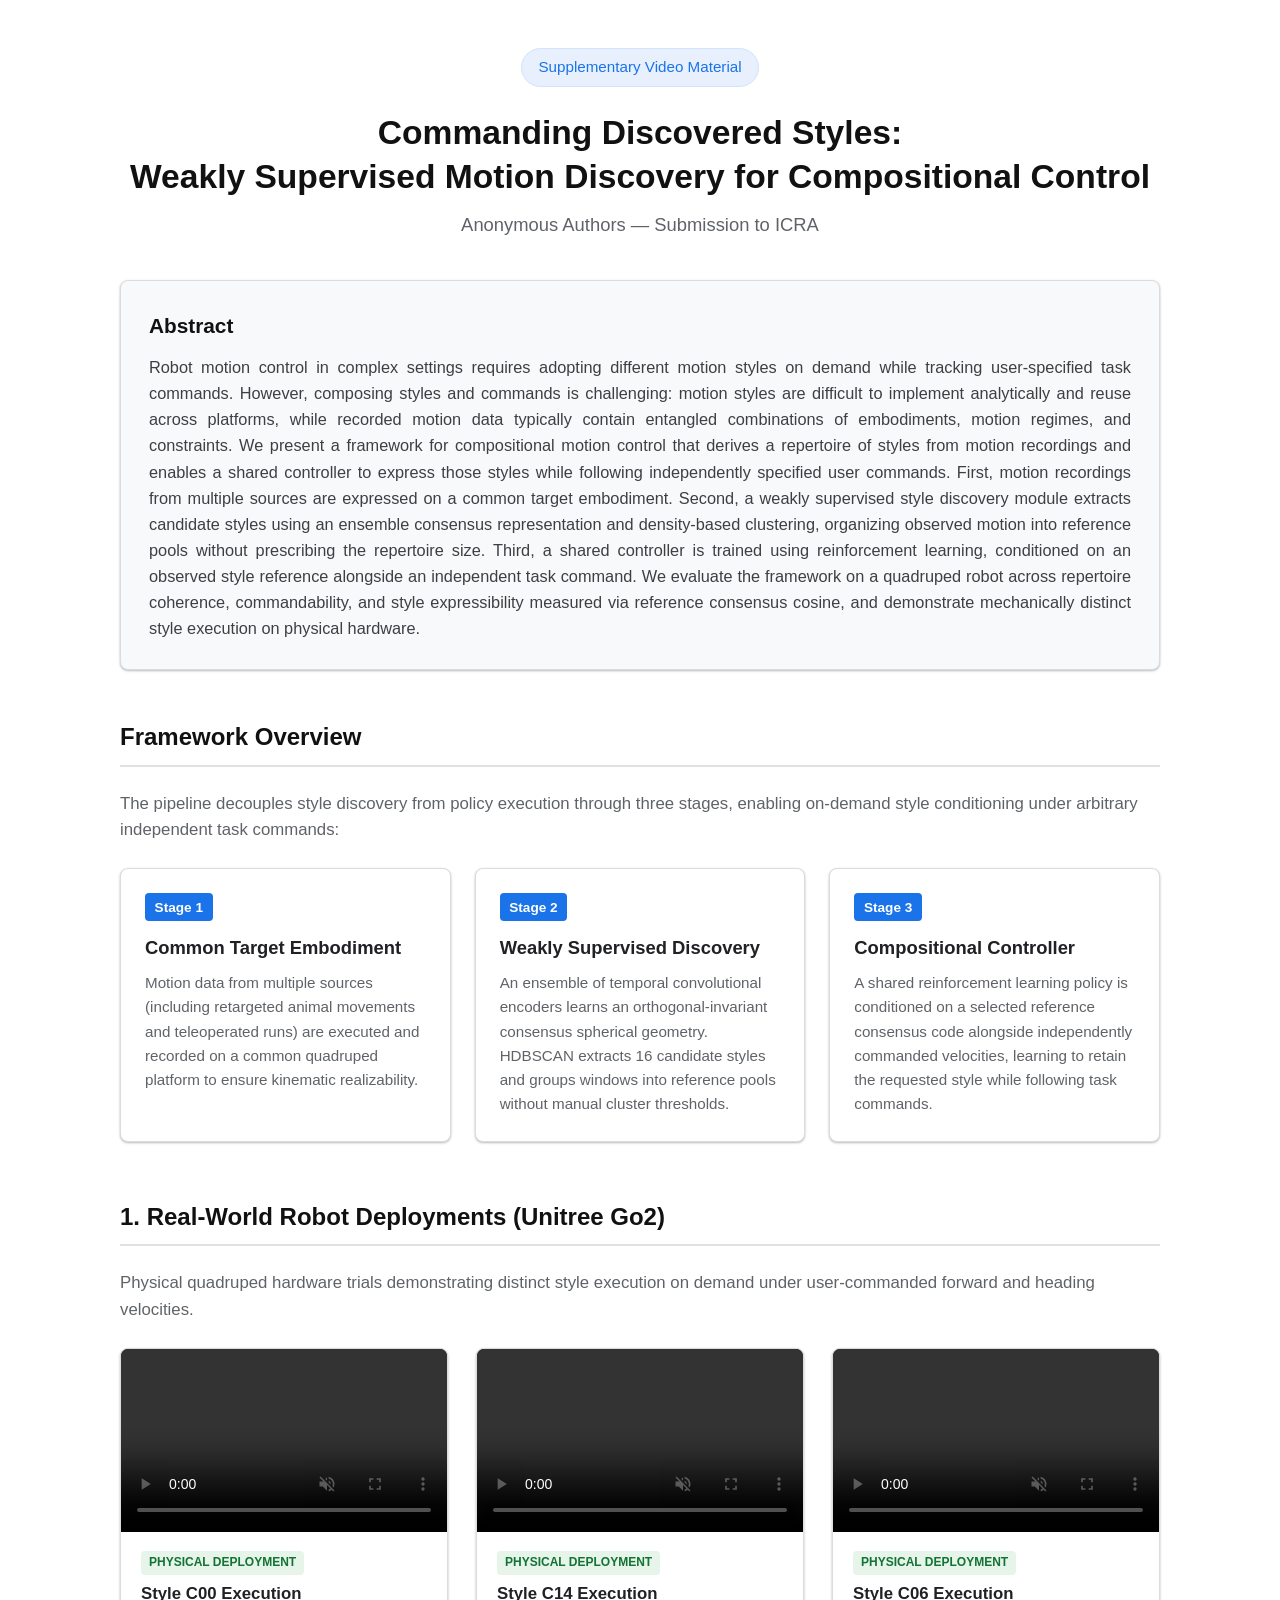
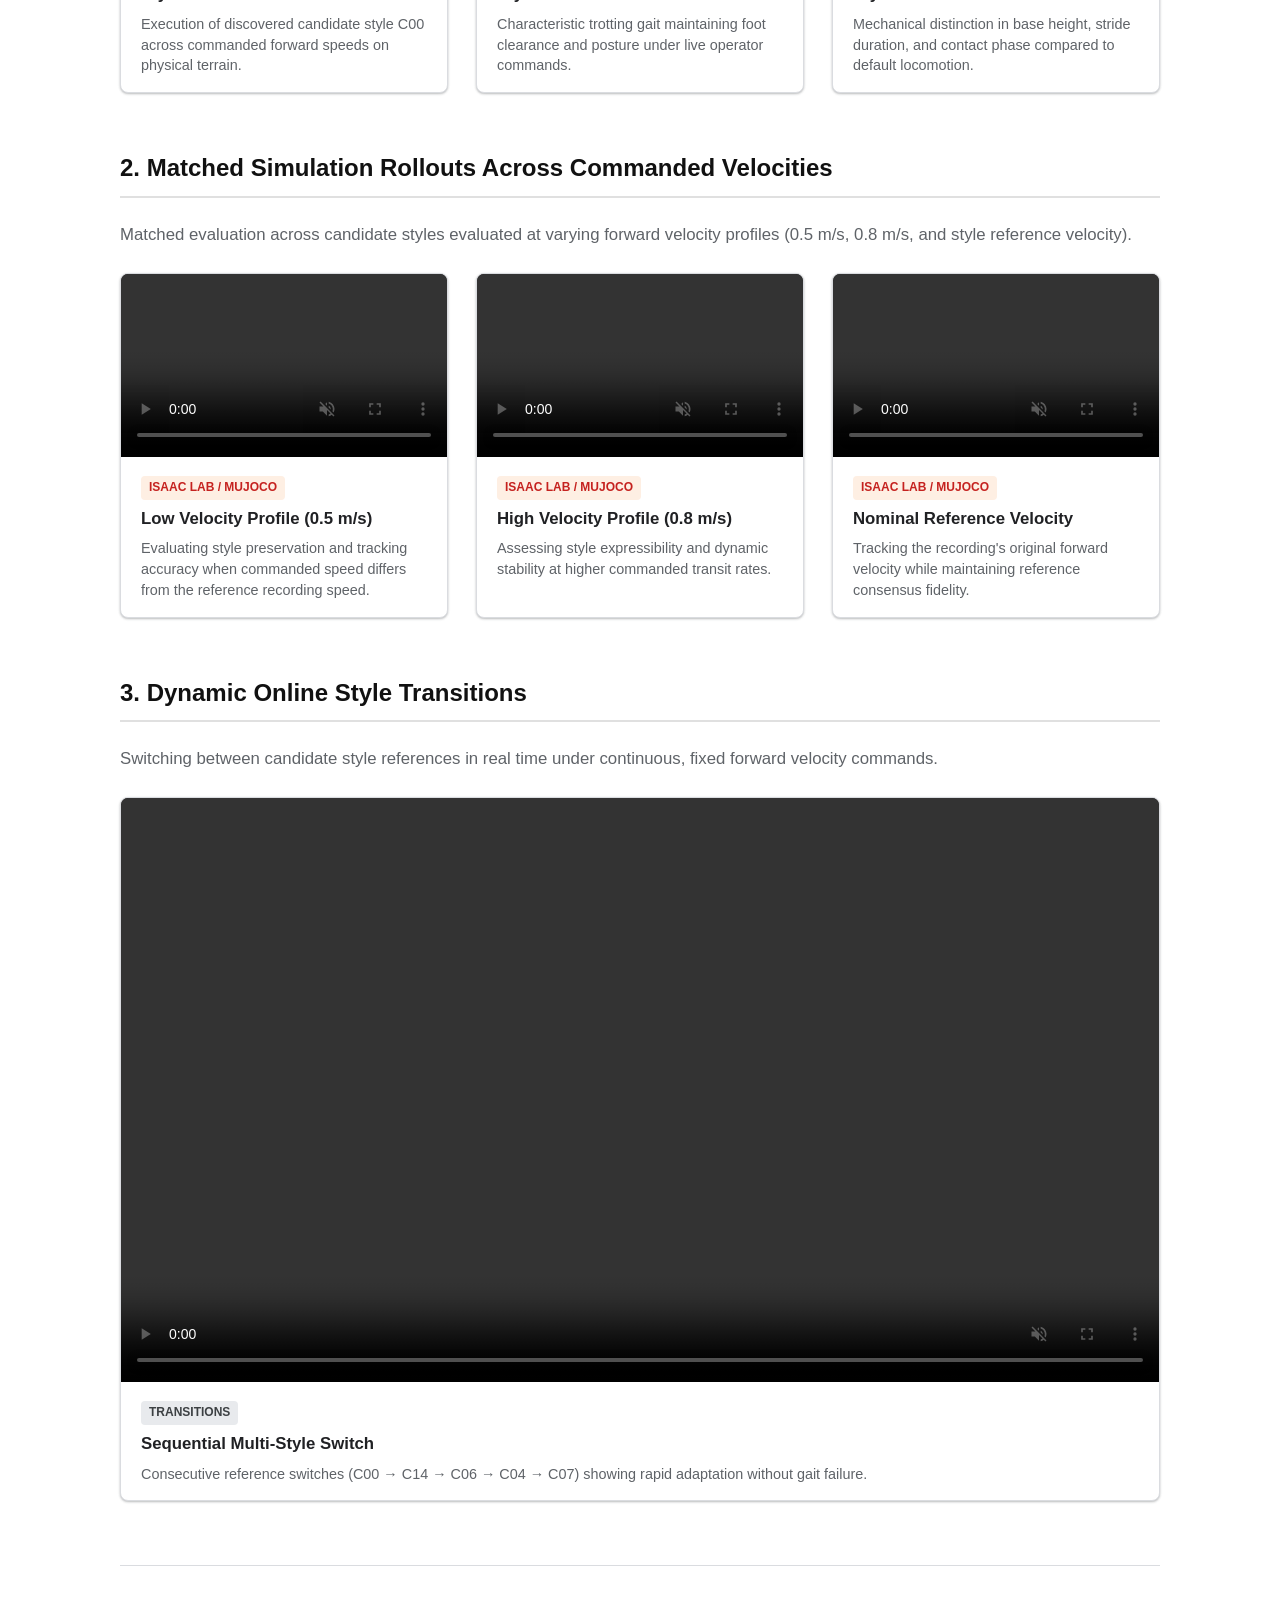
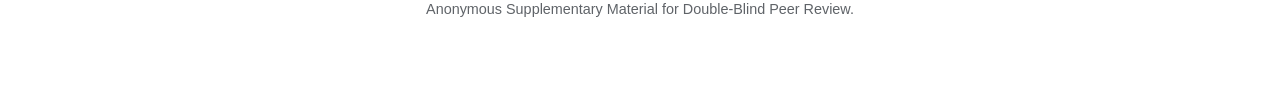
==== index.html @ 1027b821 "Add index.html and videos directory structure" ====
<!DOCTYPE html>
<html lang="en">
<head>
  <meta charset="UTF-8">
  <meta name="viewport" content="width=device-width, initial-scale=1.0">
  <title>Commanding Discovered Styles: Weakly Supervised Motion Discovery for Compositional Control</title>
  <style>
    :root {
      --primary-color: #1a73e8;
      --text-color: #202124;
      --text-secondary: #5f6368;
      --bg-light: #f8f9fa;
      --border-color: #dadce0;
      --card-bg: #ffffff;
      --shadow-sm: 0 1px 3px rgba(60,64,67,0.12), 0 1px 2px rgba(60,64,67,0.24);
      --shadow-md: 0 4px 6px rgba(60,64,67,0.15), 0 1px 3px rgba(60,64,67,0.1);
    }

    * {
      box-sizing: border-box;
      margin: 0;
      padding: 0;
    }

    body {
      font-family: -apple-system, BlinkMacSystemFont, "Segoe UI", Roboto, "Helvetica Neue", Arial, sans-serif;
      color: var(--text-color);
      line-height: 1.6;
      background-color: #ffffff;
      padding: 0 1rem;
    }

    .container {
      max-width: 1040px;
      margin: 0 auto;
      padding: 3rem 0;
    }

    header {
      text-align: center;
      margin-bottom: 2.5rem;
    }

    h1 {
      font-size: 2.1rem;
      font-weight: 700;
      line-height: 1.3;
      margin-bottom: 0.75rem;
      color: #111;
    }

    .submission-badge {
      display: inline-block;
      background: #e8f0fe;
      color: var(--primary-color);
      padding: 0.4rem 1rem;
      border-radius: 20px;
      font-size: 0.95rem;
      font-weight: 500;
      margin-bottom: 1.5rem;
      border: 1px solid #d2e3fc;
    }

    .authors-anonymous {
      font-size: 1.15rem;
      color: var(--text-secondary);
      font-weight: 500;
      margin-bottom: 0.5rem;
    }

    /* Abstract Card */
    .abstract-box {
      background: var(--bg-light);
      border: 1px solid var(--border-color);
      border-radius: 8px;
      padding: 1.75rem;
      margin-bottom: 3rem;
      box-shadow: var(--shadow-sm);
    }

    .abstract-box h2 {
      font-size: 1.3rem;
      margin-bottom: 0.75rem;
      color: #111;
    }

    .abstract-box p {
      color: #3c4043;
      font-size: 1.02rem;
      text-align: justify;
    }

    /* Sections */
    section {
      margin-bottom: 3.5rem;
    }

    h2.section-heading {
      font-size: 1.5rem;
      font-weight: 600;
      color: #111;
      border-bottom: 2px solid #e0e0e0;
      padding-bottom: 0.5rem;
      margin-bottom: 1.5rem;
    }

    p.section-intro {
      color: var(--text-secondary);
      font-size: 1.05rem;
      margin-bottom: 1.5rem;
    }

    /* Stages Grid */
    .stages-grid {
      display: grid;
      grid-template-columns: repeat(auto-fit, minmax(300px, 1fr));
      gap: 1.5rem;
      margin-bottom: 2rem;
    }

    .stage-card {
      background: var(--card-bg);
      border: 1px solid var(--border-color);
      border-radius: 8px;
      padding: 1.5rem;
      box-shadow: var(--shadow-sm);
    }

    .stage-num {
      display: inline-block;
      background: var(--primary-color);
      color: white;
      font-weight: 700;
      font-size: 0.85rem;
      padding: 0.2rem 0.6rem;
      border-radius: 4px;
      margin-bottom: 0.75rem;
    }

    .stage-card h3 {
      font-size: 1.15rem;
      margin-bottom: 0.5rem;
    }

    .stage-card p {
      font-size: 0.95rem;
      color: var(--text-secondary);
    }

    /* Video Grid */
    .video-grid {
      display: grid;
      grid-template-columns: repeat(auto-fit, minmax(310px, 1fr));
      gap: 1.75rem;
    }

    .video-card {
      background: var(--card-bg);
      border: 1px solid var(--border-color);
      border-radius: 8px;
      overflow: hidden;
      box-shadow: var(--shadow-sm);
      transition: transform 0.2s ease, box-shadow 0.2s ease;
    }

    .video-card:hover {
      box-shadow: var(--shadow-md);
      transform: translateY(-2px);
    }

    .video-container {
      position: relative;
      background: #111;
      width: 100%;
      aspect-ratio: 16 / 9;
      display: flex;
      align-items: center;
      justify-content: center;
    }

    .video-container video {
      width: 100%;
      height: 100%;
      object-fit: cover;
      display: block;
    }

    .video-info {
      padding: 1rem 1.25rem;
    }

    .video-info h4 {
      font-size: 1.05rem;
      font-weight: 600;
      margin-bottom: 0.35rem;
      color: #202124;
    }

    .video-info p {
      font-size: 0.9rem;
      color: var(--text-secondary);
      line-height: 1.45;
    }

    .tag {
      display: inline-block;
      font-size: 0.75rem;
      font-weight: 600;
      text-transform: uppercase;
      padding: 0.15rem 0.5rem;
      border-radius: 4px;
      margin-bottom: 0.4rem;
    }

    .tag-hardware { background: #e6f4ea; color: #137333; }
    .tag-sim { background: #feefe3; color: #c5221f; }
    .tag-transition { background: #e8eaed; color: #3c4043; }

    footer {
      border-top: 1px solid var(--border-color);
      padding: 2rem 0;
      text-align: center;
      color: var(--text-secondary);
      font-size: 0.9rem;
      margin-top: 4rem;
    }

    @media (max-width: 768px) {
      h1 { font-size: 1.65rem; }
      .container { padding: 1.5rem 0; }
      .abstract-box { padding: 1.25rem; }
    }
  </style>
</head>
<body>

  <div class="container">
    <header>
      <div class="submission-badge">Supplementary Video Material</div>
      <h1>Commanding Discovered Styles:<br>Weakly Supervised Motion Discovery for Compositional Control</h1>
      <div class="authors-anonymous">Anonymous Authors — Submission to ICRA</div>
    </header>

    <!-- Abstract -->
    <div class="abstract-box">
      <h2>Abstract</h2>
      <p>
        Robot motion control in complex settings requires adopting different motion styles on demand while tracking user-specified task commands. However, composing styles and commands is challenging: motion styles are difficult to implement analytically and reuse across platforms, while recorded motion data typically contain entangled combinations of embodiments, motion regimes, and constraints. We present a framework for compositional motion control that derives a repertoire of styles from motion recordings and enables a shared controller to express those styles while following independently specified user commands. First, motion recordings from multiple sources are expressed on a common target embodiment. Second, a weakly supervised style discovery module extracts candidate styles using an ensemble consensus representation and density-based clustering, organizing observed motion into reference pools without prescribing the repertoire size. Third, a shared controller is trained using reinforcement learning, conditioned on an observed style reference alongside an independent task command. We evaluate the framework on a quadruped robot across repertoire coherence, commandability, and style expressibility measured via reference consensus cosine, and demonstrate mechanically distinct style execution on physical hardware.
      </p>
    </div>

    <!-- Framework Stages Overview -->
    <section>
      <h2 class="section-heading">Framework Overview</h2>
      <p class="section-intro">
        The pipeline decouples style discovery from policy execution through three stages, enabling on-demand style conditioning under arbitrary independent task commands:
      </p>
      <div class="stages-grid">
        <div class="stage-card">
          <div class="stage-num">Stage 1</div>
          <h3>Common Target Embodiment</h3>
          <p>Motion data from multiple sources (including retargeted animal movements and teleoperated runs) are executed and recorded on a common quadruped platform to ensure kinematic realizability.</p>
        </div>
        <div class="stage-card">
          <div class="stage-num">Stage 2</div>
          <h3>Weakly Supervised Discovery</h3>
          <p>An ensemble of temporal convolutional encoders learns an orthogonal-invariant consensus spherical geometry. HDBSCAN extracts 16 candidate styles and groups windows into reference pools without manual cluster thresholds.</p>
        </div>
        <div class="stage-card">
          <div class="stage-num">Stage 3</div>
          <h3>Compositional Controller</h3>
          <p>A shared reinforcement learning policy is conditioned on a selected reference consensus code alongside independently commanded velocities, learning to retain the requested style while following task commands.</p>
        </div>
      </div>
    </section>

    <!-- 1. Hardware Deployments -->
    <section>
      <h2 class="section-heading">1. Real-World Robot Deployments (Unitree Go2)</h2>
      <p class="section-intro">
        Physical quadruped hardware trials demonstrating distinct style execution on demand under user-commanded forward and heading velocities.
      </p>
      <div class="video-grid">
        <div class="video-card">
          <div class="video-container">
            <video controls autoplay loop muted playsinline src="videos/hardware_style_c00.mp4"></video>
          </div>
          <div class="video-info">
            <span class="tag tag-hardware">Physical Deployment</span>
            <h4>Style C00 Execution</h4>
            <p>Execution of discovered candidate style C00 across commanded forward speeds on physical terrain.</p>
          </div>
        </div>

        <div class="video-card">
          <div class="video-container">
            <video controls autoplay loop muted playsinline src="videos/hardware_style_c14.mp4"></video>
          </div>
          <div class="video-info">
            <span class="tag tag-hardware">Physical Deployment</span>
            <h4>Style C14 Execution</h4>
            <p>Characteristic trotting gait maintaining foot clearance and posture under live operator commands.</p>
          </div>
        </div>

        <div class="video-card">
          <div class="video-container">
            <video controls autoplay loop muted playsinline src="videos/hardware_style_c06.mp4"></video>
          </div>
          <div class="video-info">
            <span class="tag tag-hardware">Physical Deployment</span>
            <h4>Style C06 Execution</h4>
            <p>Mechanical distinction in base height, stride duration, and contact phase compared to default locomotion.</p>
          </div>
        </div>
      </div>
    </section>

    <!-- 2. Matched Simulation & Style Preservation -->
    <section>
      <h2 class="section-heading">2. Matched Simulation Rollouts Across Commanded Velocities</h2>
      <p class="section-intro">
        Matched evaluation across candidate styles evaluated at varying forward velocity profiles (0.5 m/s, 0.8 m/s, and style reference velocity).
      </p>
      <div class="video-grid">
        <div class="video-card">
          <div class="video-container">
            <video controls autoplay loop muted playsinline src="videos/sim_vx0p5_matched.mp4"></video>
          </div>
          <div class="video-info">
            <span class="tag tag-sim">Isaac Lab / MuJoCo</span>
            <h4>Low Velocity Profile (0.5 m/s)</h4>
            <p>Evaluating style preservation and tracking accuracy when commanded speed differs from the reference recording speed.</p>
          </div>
        </div>

        <div class="video-card">
          <div class="video-container">
            <video controls autoplay loop muted playsinline src="videos/sim_vx0p8_matched.mp4"></video>
          </div>
          <div class="video-info">
            <span class="tag tag-sim">Isaac Lab / MuJoCo</span>
            <h4>High Velocity Profile (0.8 m/s)</h4>
            <p>Assessing style expressibility and dynamic stability at higher commanded transit rates.</p>
          </div>
        </div>

        <div class="video-card">
          <div class="video-container">
            <video controls autoplay loop muted playsinline src="videos/sim_ref_vx_matched.mp4"></video>
          </div>
          <div class="video-info">
            <span class="tag tag-sim">Isaac Lab / MuJoCo</span>
            <h4>Nominal Reference Velocity</h4>
            <p>Tracking the recording's original forward velocity while maintaining reference consensus fidelity.</p>
          </div>
        </div>
      </div>
    </section>

    <!-- 3. Dynamic Transitions -->
    <section>
      <h2 class="section-heading">3. Dynamic Online Style Transitions</h2>
      <p class="section-intro">
        Switching between candidate style references in real time under continuous, fixed forward velocity commands.
      </p>
      <div class="video-grid">
        <div class="video-card">
          <div class="video-container">
            <video controls autoplay loop muted playsinline src="videos/transitions_schedule.mp4"></video>
          </div>
          <div class="video-info">
            <span class="tag tag-transition">Transitions</span>
            <h4>Sequential Multi-Style Switch</h4>
            <p>Consecutive reference switches (C00 &rarr; C14 &rarr; C06 &rarr; C04 &rarr; C07) showing rapid adaptation without gait failure.</p>
          </div>
        </div>
      </div>
    </section>

    <footer>
      <p>Anonymous Supplementary Material for Double-Blind Peer Review.</p>
    </footer>
  </div>

</body>
</html>
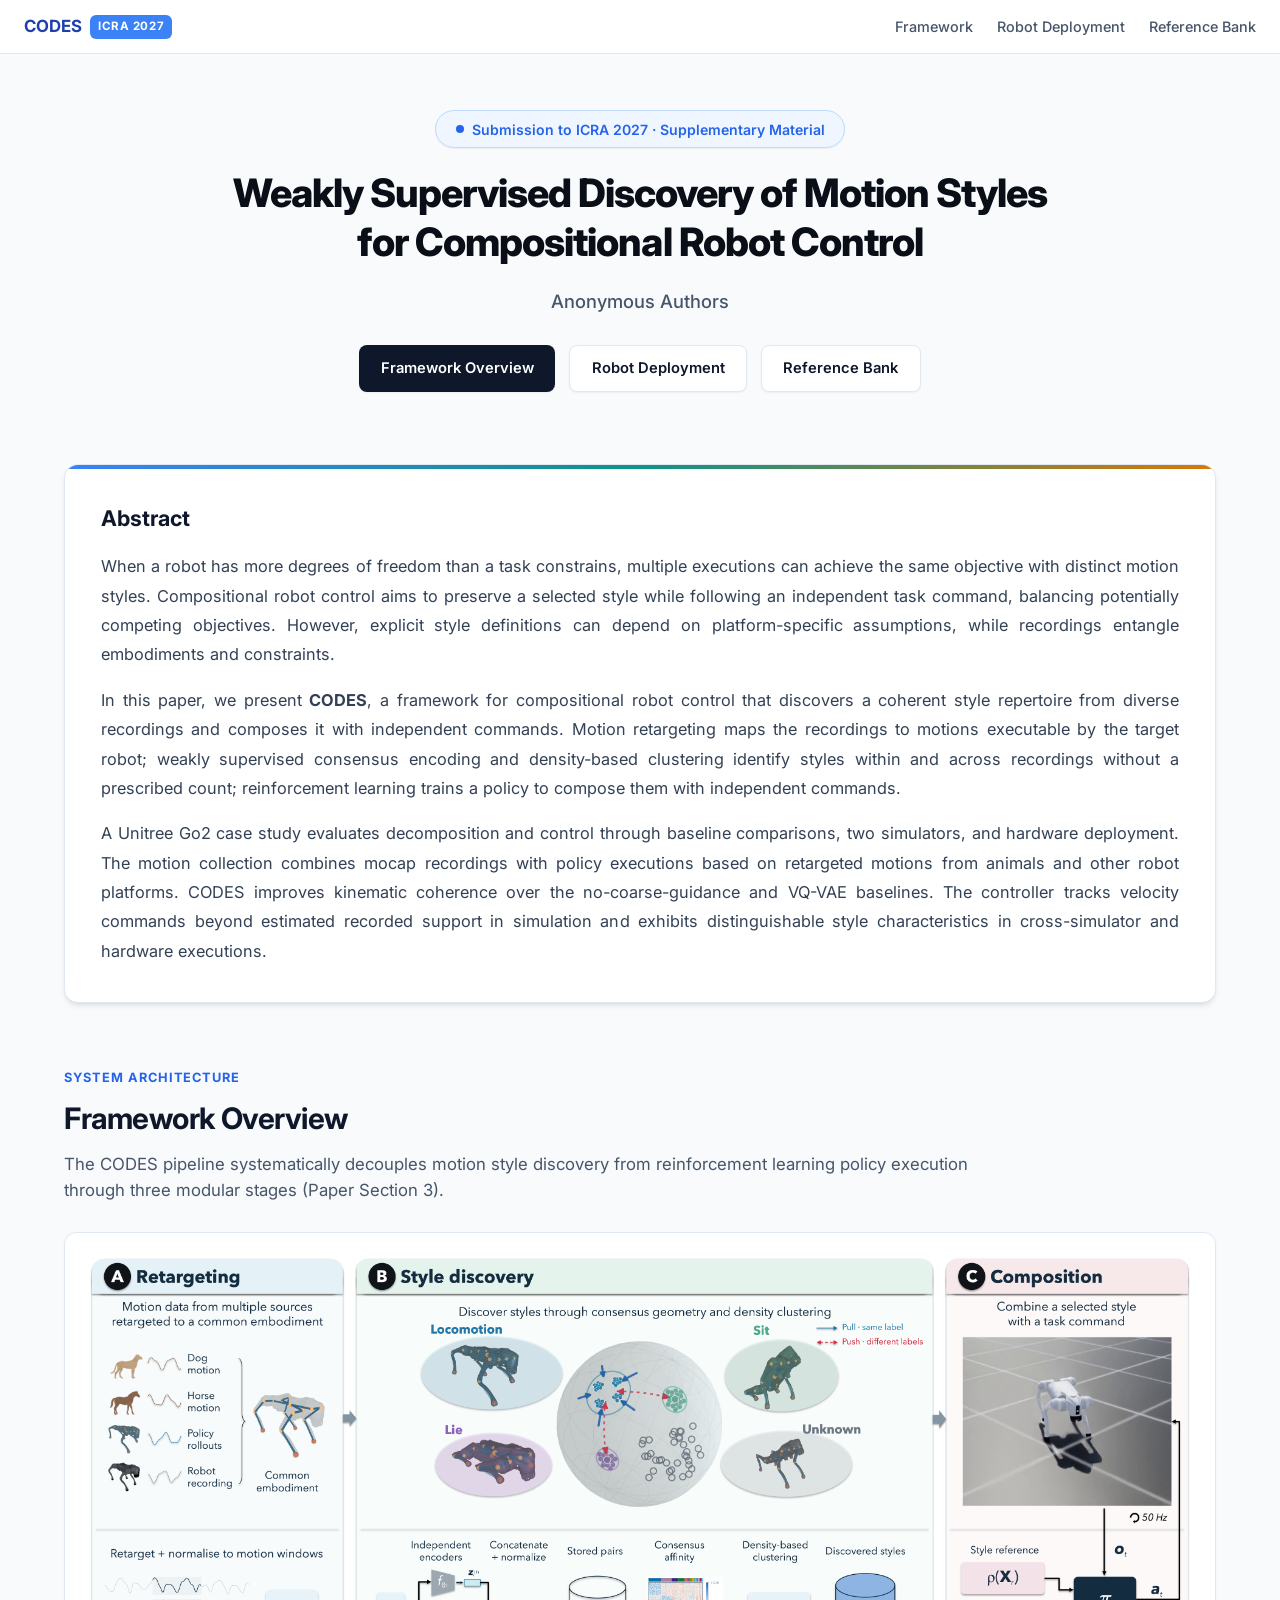
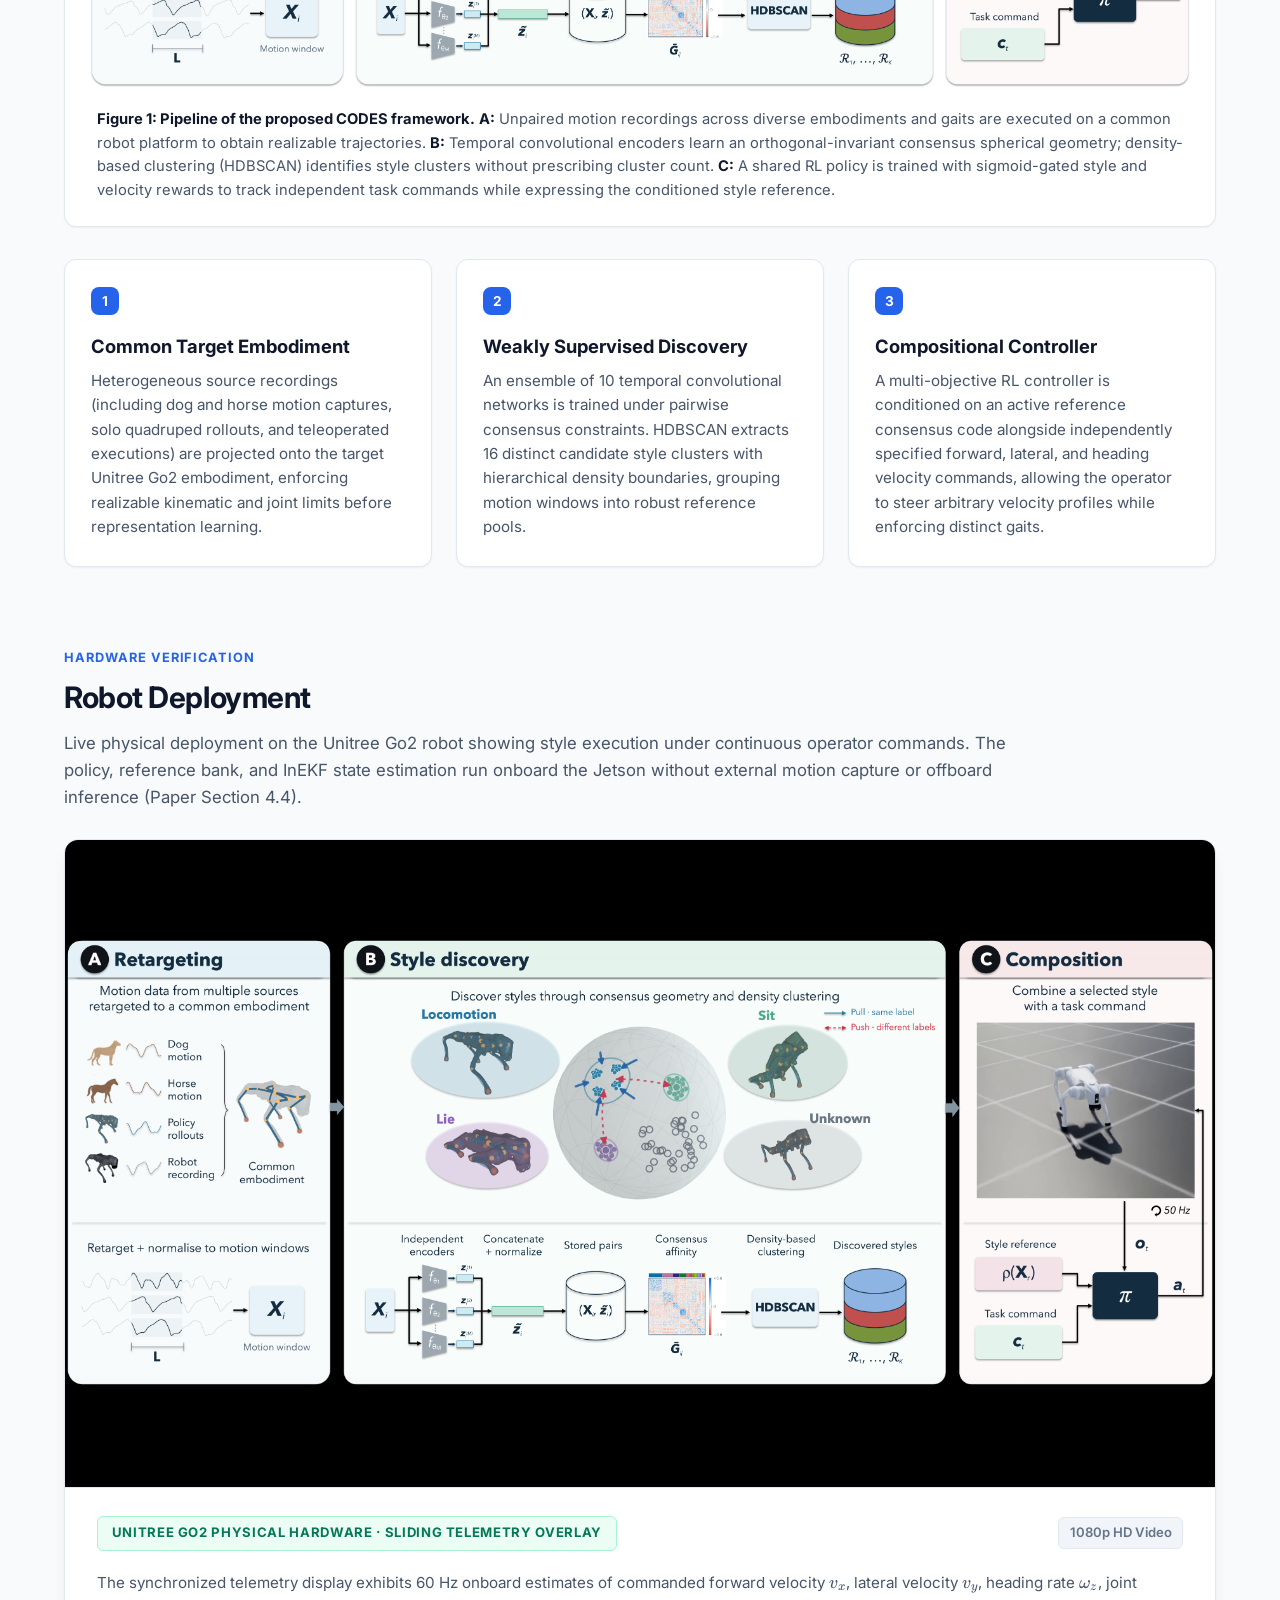
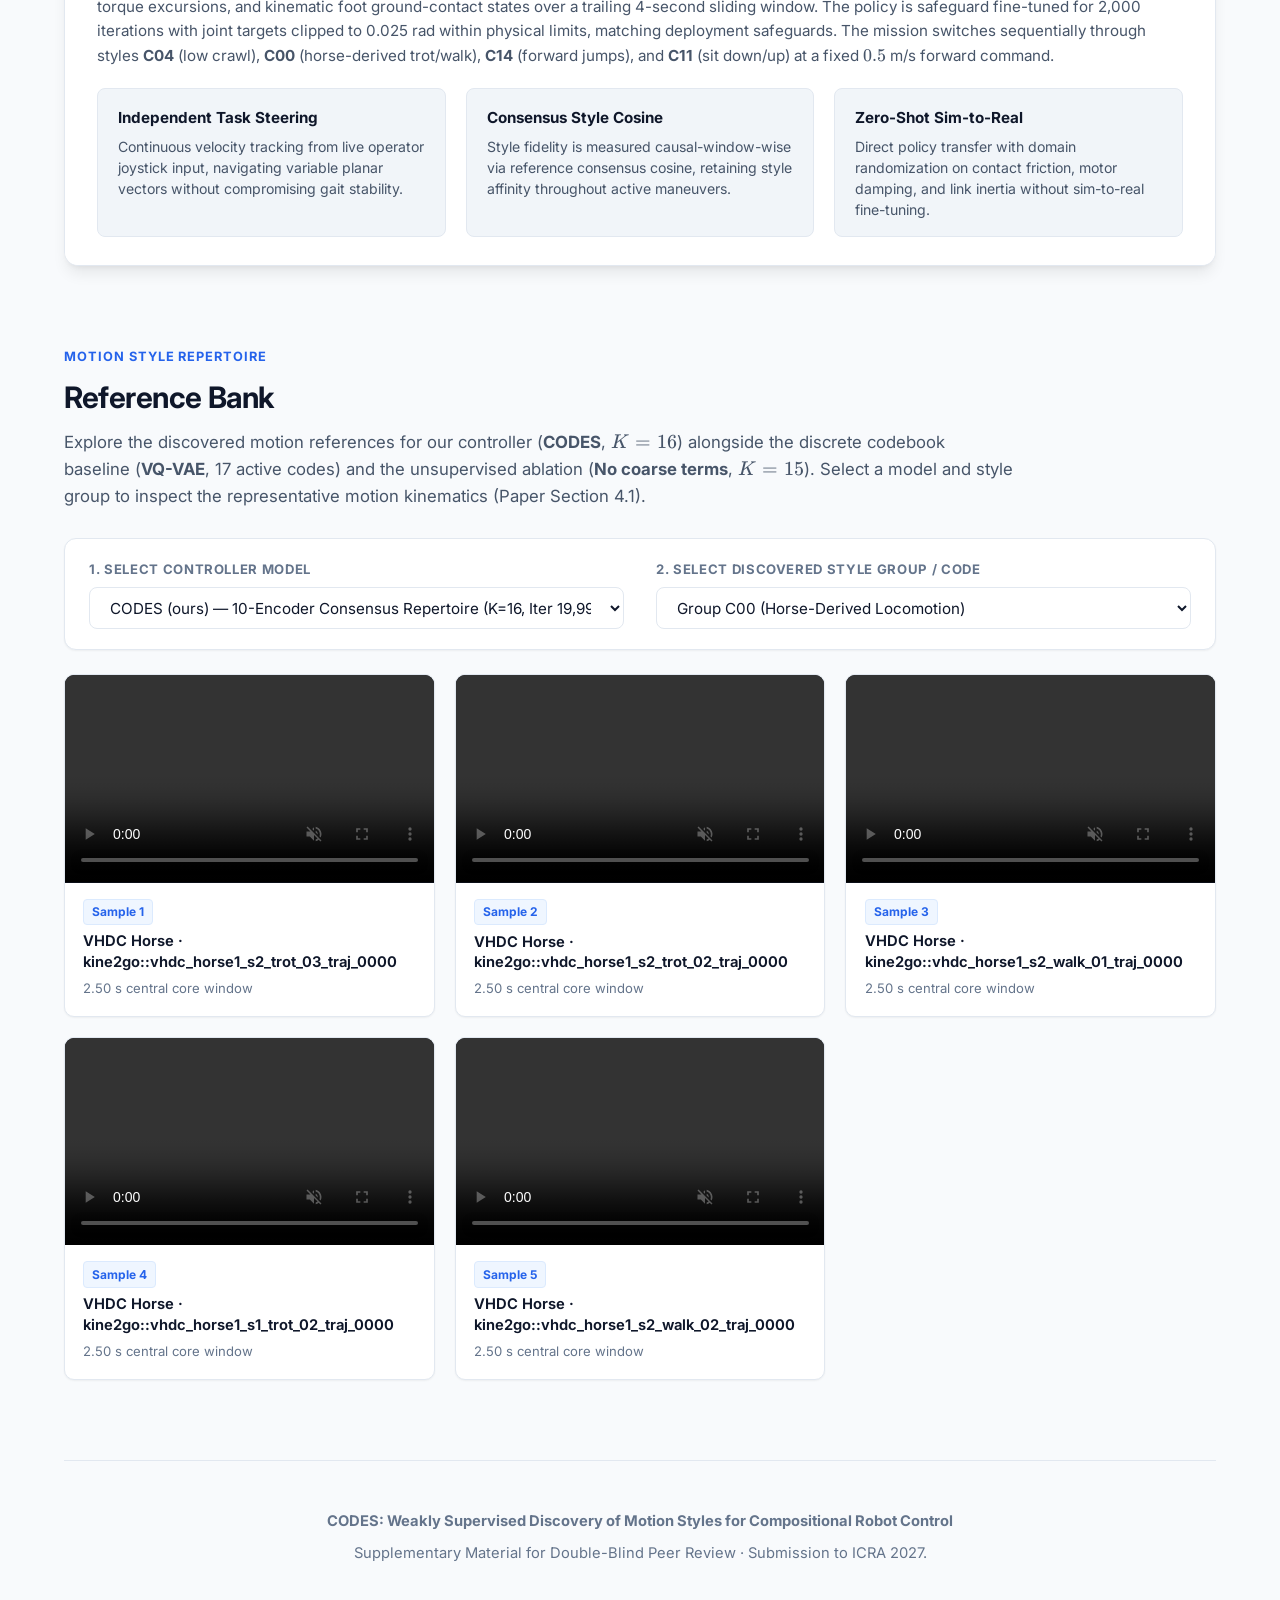
==== commit d8384489: "Update project website: Framework Overview, Robot Deployment, and Reference Bank" ====
--- a/index.html
+++ b/index.html
@@ -3,17 +3,56 @@
 <head>
   <meta charset="UTF-8">
   <meta name="viewport" content="width=device-width, initial-scale=1.0">
-  <title>Commanding Discovered Styles: Weakly Supervised Motion Discovery for Compositional Control</title>
+  <title>Weakly Supervised Discovery of Motion Styles for Compositional Robot Control</title>
+  
+  <!-- Fonts -->
+  <link rel="preconnect" href="https://fonts.googleapis.com">
+  <link rel="preconnect" href="https://fonts.gstatic.com" crossorigin>
+  <link href="https://fonts.googleapis.com/css2?family=Inter:wght@300;400;500;600;700;800&family=JetBrains+Mono:wght@400;500;600&display=swap" rel="stylesheet">
+
+  <!-- Preloaded Data Files for local and web serving -->
+  <script src="data/references_data.min.js"></script>
+
+  <!-- KaTeX for Fast & Reliable LaTeX Math Rendering (Local + CDN Fallback) -->
+  <link rel="stylesheet" href="libs/katex/katex.min.css">
+  <script src="libs/katex/katex.min.js"></script>
+  <script src="libs/katex/contrib/auto-render.min.js"></script>
+  <script>
+    if (!window.katex) {
+      document.write('<link rel="stylesheet" href="https://cdn.jsdelivr.net/npm/katex@0.16.11/dist/katex.min.css">');
+      document.write('<script src="https://cdn.jsdelivr.net/npm/katex@0.16.11/dist/katex.min.js"><\/script>');
+      document.write('<script src="https://cdn.jsdelivr.net/npm/katex@0.16.11/dist/contrib/auto-render.min.js"><\/script>');
+    }
+  </script>
+
   <style>
     :root {
-      --primary-color: #1a73e8;
-      --text-color: #202124;
-      --text-secondary: #5f6368;
-      --bg-light: #f8f9fa;
-      --border-color: #dadce0;
-      --card-bg: #ffffff;
-      --shadow-sm: 0 1px 3px rgba(60,64,67,0.12), 0 1px 2px rgba(60,64,67,0.24);
-      --shadow-md: 0 4px 6px rgba(60,64,67,0.15), 0 1px 3px rgba(60,64,67,0.1);
+      --primary: #1e40af;
+      --primary-light: #3b82f6;
+      --primary-accent: #2563eb;
+      --accent-teal: #0d9488;
+      --accent-emerald: #059669;
+      --accent-amber: #d97706;
+      
+      --text-main: #0f172a;
+      --text-muted: #475569;
+      --text-light: #64748b;
+      
+      --bg-page: #f8fafc;
+      --bg-card: #ffffff;
+      --bg-subtle: #f1f5f9;
+      --border: #e2e8f0;
+      --border-focus: #94a3b8;
+      
+      --shadow-sm: 0 1px 2px 0 rgb(0 0 0 / 0.05);
+      --shadow-md: 0 4px 6px -1px rgb(0 0 0 / 0.08), 0 2px 4px -2px rgb(0 0 0 / 0.08);
+      --shadow-lg: 0 10px 15px -3px rgb(0 0 0 / 0.08), 0 4px 6px -4px rgb(0 0 0 / 0.08);
+      --shadow-xl: 0 20px 25px -5px rgb(0 0 0 / 0.1), 0 8px 10px -6px rgb(0 0 0 / 0.1);
+
+      --color-source-only: #4C78A8;
+      --color-both: #24958A;
+      --color-novel: #2A9D55;
+      --color-failed: #E5E7EB;
     }
 
     * {
@@ -23,365 +62,1314 @@
     }
 
     body {
-      font-family: -apple-system, BlinkMacSystemFont, "Segoe UI", Roboto, "Helvetica Neue", Arial, sans-serif;
-      color: var(--text-color);
+      font-family: 'Inter', -apple-system, BlinkMacSystemFont, "Segoe UI", Roboto, sans-serif;
+      color: var(--text-main);
+      background-color: var(--bg-page);
+      line-height: 1.65;
+      -webkit-font-smoothing: antialiased;
+    }
+
+    /* Top Navigation */
+    .top-nav {
+      position: sticky;
+      top: 0;
+      z-index: 50;
+      background: rgba(255, 255, 255, 0.94);
+      backdrop-filter: blur(12px);
+      border-bottom: 1px solid var(--border);
+      padding: 0.8rem 1.5rem;
+    }
+
+    .nav-container {
+      max-width: 1240px;
+      margin: 0 auto;
+      display: flex;
+      align-items: center;
+      justify-content: space-between;
+      gap: 1rem;
+    }
+
+    .nav-brand {
+      font-weight: 700;
+      font-size: 1.05rem;
+      color: var(--primary);
+      display: flex;
+      align-items: center;
+      gap: 0.5rem;
+      text-decoration: none;
+    }
+
+    .nav-brand span {
+      background: var(--primary-light);
+      color: white;
+      font-size: 0.72rem;
+      padding: 0.15rem 0.5rem;
+      border-radius: 6px;
+      font-weight: 700;
+      letter-spacing: 0.05em;
+    }
+
+    .nav-links {
+      display: flex;
+      gap: 1.5rem;
+      list-style: none;
+    }
+
+    .nav-links a {
+      color: var(--text-muted);
+      text-decoration: none;
+      font-size: 0.9rem;
+      font-weight: 500;
+      transition: color 0.15s ease;
+    }
+
+    .nav-links a:hover {
+      color: var(--primary-accent);
+    }
+
+    /* Container */
+    .container {
+      max-width: 1200px;
+      margin: 0 auto;
+      padding: 2.5rem 1.5rem 5rem;
+    }
+
+    /* Hero Header */
+    header.hero {
+      text-align: center;
+      margin-bottom: 3.5rem;
+      padding: 1rem 0;
+    }
+
+    .submission-pill {
+      display: inline-flex;
+      align-items: center;
+      gap: 0.5rem;
+      background: #eff6ff;
+      color: var(--primary-accent);
+      border: 1px solid #bfdbfe;
+      padding: 0.4rem 1.2rem;
+      border-radius: 9999px;
+      font-size: 0.88rem;
+      font-weight: 600;
+      margin-bottom: 1.25rem;
+      box-shadow: var(--shadow-sm);
+    }
+
+    .submission-pill::before {
+      content: "";
+      width: 8px;
+      height: 8px;
+      background: var(--primary-accent);
+      border-radius: 50%;
+      display: inline-block;
+      animation: pulse 2s infinite;
+    }
+
+    @keyframes pulse {
+      0%, 100% { opacity: 1; transform: scale(1); }
+      50% { opacity: 0.4; transform: scale(0.85); }
+    }
+
+    h1.hero-title {
+      font-size: 2.45rem;
+      font-weight: 800;
+      line-height: 1.25;
+      color: #090e17;
+      margin-bottom: 1.25rem;
+      letter-spacing: -0.025em;
+    }
+
+    .authors-meta {
+      font-size: 1.15rem;
+      color: var(--text-muted);
+      font-weight: 500;
+      margin-bottom: 1.75rem;
+    }
+
+    .action-links {
+      display: flex;
+      justify-content: center;
+      gap: 0.85rem;
+      flex-wrap: wrap;
+    }
+
+    .btn {
+      display: inline-flex;
+      align-items: center;
+      gap: 0.5rem;
+      padding: 0.65rem 1.35rem;
+      border-radius: 8px;
+      font-size: 0.92rem;
+      font-weight: 600;
+      text-decoration: none;
+      transition: all 0.15s ease;
+      cursor: pointer;
+    }
+
+    .btn-primary {
+      background: #0f172a;
+      color: #ffffff;
+      box-shadow: var(--shadow-sm);
+    }
+
+    .btn-primary:hover {
+      background: #1e293b;
+      transform: translateY(-1px);
+    }
+
+    .btn-outline {
+      background: #ffffff;
+      color: var(--text-main);
+      border: 1px solid var(--border);
+      box-shadow: var(--shadow-sm);
+    }
+
+    .btn-outline:hover {
+      border-color: var(--border-focus);
+      background: var(--bg-subtle);
+      transform: translateY(-1px);
+    }
+
+    /* Abstract Box */
+    .abstract-card {
+      background: #ffffff;
+      border: 1px solid var(--border);
+      border-radius: 14px;
+      padding: 2.25rem;
+      margin-bottom: 4rem;
+      box-shadow: var(--shadow-md);
+      position: relative;
+      overflow: hidden;
+    }
+
+    .abstract-card::before {
+      content: "";
+      position: absolute;
+      top: 0;
+      left: 0;
+      right: 0;
+      height: 4px;
+      background: linear-gradient(90deg, #3b82f6, #0d9488, #d97706);
+    }
+
+    .abstract-card h2 {
+      font-size: 1.35rem;
+      font-weight: 700;
+      margin-bottom: 1rem;
+      color: #0f172a;
+      display: flex;
+      align-items: center;
+      gap: 0.5rem;
+    }
+
+    .abstract-card p {
+      font-size: 1.02rem;
+      line-height: 1.8;
+      color: #334155;
+      text-align: justify;
+      margin-bottom: 1rem;
+    }
+
+    .abstract-card p:last-child {
+      margin-bottom: 0;
+    }
+
+    /* Section Styling */
+    section.content-section {
+      margin-bottom: 5rem;
+    }
+
+    .section-header {
+      margin-bottom: 1.75rem;
+    }
+
+    .section-tag {
+      font-size: 0.8rem;
+      font-weight: 700;
+      text-transform: uppercase;
+      letter-spacing: 0.075em;
+      color: var(--primary-accent);
+      margin-bottom: 0.35rem;
+      display: block;
+    }
+
+    h2.section-title {
+      font-size: 1.85rem;
+      font-weight: 700;
+      color: #0f172a;
+      letter-spacing: -0.015em;
+      margin-bottom: 0.5rem;
+    }
+
+    p.section-description {
+      font-size: 1.05rem;
+      color: var(--text-muted);
+      max-width: 950px;
       line-height: 1.6;
-      background-color: #ffffff;
-      padding: 0 1rem;
-    }
-
-    .container {
-      max-width: 1040px;
+    }
+
+    /* Card Wrapper */
+    .card {
+      background: var(--bg-card);
+      border: 1px solid var(--border);
+      border-radius: 12px;
+      overflow: hidden;
+      box-shadow: var(--shadow-sm);
+    }
+
+    /* Figures */
+    .figure-container {
+      background: #ffffff;
+      border: 1px solid var(--border);
+      border-radius: 12px;
+      padding: 1.5rem;
+      box-shadow: var(--shadow-sm);
+      margin-bottom: 2rem;
+      text-align: center;
+    }
+
+    .figure-container img {
+      max-width: 100%;
+      height: auto;
+      border-radius: 6px;
+      display: block;
       margin: 0 auto;
-      padding: 3rem 0;
-    }
-
-    header {
-      text-align: center;
-      margin-bottom: 2.5rem;
-    }
-
-    h1 {
-      font-size: 2.1rem;
-      font-weight: 700;
-      line-height: 1.3;
-      margin-bottom: 0.75rem;
-      color: #111;
-    }
-
-    .submission-badge {
-      display: inline-block;
-      background: #e8f0fe;
-      color: var(--primary-color);
-      padding: 0.4rem 1rem;
-      border-radius: 20px;
-      font-size: 0.95rem;
-      font-weight: 500;
-      margin-bottom: 1.5rem;
-      border: 1px solid #d2e3fc;
-    }
-
-    .authors-anonymous {
-      font-size: 1.15rem;
-      color: var(--text-secondary);
-      font-weight: 500;
-      margin-bottom: 0.5rem;
-    }
-
-    /* Abstract Card */
-    .abstract-box {
-      background: var(--bg-light);
-      border: 1px solid var(--border-color);
-      border-radius: 8px;
-      padding: 1.75rem;
-      margin-bottom: 3rem;
-      box-shadow: var(--shadow-sm);
-    }
-
-    .abstract-box h2 {
-      font-size: 1.3rem;
-      margin-bottom: 0.75rem;
-      color: #111;
-    }
-
-    .abstract-box p {
-      color: #3c4043;
-      font-size: 1.02rem;
-      text-align: justify;
-    }
-
-    /* Sections */
-    section {
-      margin-bottom: 3.5rem;
-    }
-
-    h2.section-heading {
-      font-size: 1.5rem;
-      font-weight: 600;
-      color: #111;
-      border-bottom: 2px solid #e0e0e0;
-      padding-bottom: 0.5rem;
-      margin-bottom: 1.5rem;
-    }
-
-    p.section-intro {
-      color: var(--text-secondary);
-      font-size: 1.05rem;
-      margin-bottom: 1.5rem;
+    }
+
+    .figure-caption {
+      margin-top: 1.25rem;
+      font-size: 0.92rem;
+      color: var(--text-muted);
+      line-height: 1.6;
+      text-align: left;
+      padding: 0 0.5rem;
+    }
+
+    .figure-caption strong {
+      color: #0f172a;
     }
 
     /* Stages Grid */
     .stages-grid {
       display: grid;
-      grid-template-columns: repeat(auto-fit, minmax(300px, 1fr));
+      grid-template-columns: repeat(auto-fit, minmax(320px, 1fr));
       gap: 1.5rem;
-      margin-bottom: 2rem;
     }
 
     .stage-card {
-      background: var(--card-bg);
-      border: 1px solid var(--border-color);
+      background: #ffffff;
+      border: 1px solid var(--border);
+      border-radius: 12px;
+      padding: 1.65rem;
+      box-shadow: var(--shadow-sm);
+      transition: transform 0.2s ease, box-shadow 0.2s ease;
+    }
+
+    .stage-card:hover {
+      transform: translateY(-2px);
+      box-shadow: var(--shadow-md);
+    }
+
+    .stage-badge {
+      display: inline-flex;
+      align-items: center;
+      justify-content: center;
+      width: 28px;
+      height: 28px;
       border-radius: 8px;
-      padding: 1.5rem;
-      box-shadow: var(--shadow-sm);
-    }
-
-    .stage-num {
-      display: inline-block;
-      background: var(--primary-color);
+      background: var(--primary-accent);
       color: white;
       font-weight: 700;
       font-size: 0.85rem;
-      padding: 0.2rem 0.6rem;
-      border-radius: 4px;
-      margin-bottom: 0.75rem;
+      margin-bottom: 1rem;
     }
 
     .stage-card h3 {
       font-size: 1.15rem;
+      font-weight: 700;
+      color: #0f172a;
       margin-bottom: 0.5rem;
     }
 
     .stage-card p {
       font-size: 0.95rem;
-      color: var(--text-secondary);
-    }
-
-    /* Video Grid */
-    .video-grid {
+      color: var(--text-muted);
+      line-height: 1.6;
+    }
+
+    /* Real-World Deployment Section */
+    .deployment-showcase {
+      background: #ffffff;
+      border: 1px solid var(--border);
+      border-radius: 14px;
+      overflow: hidden;
+      box-shadow: var(--shadow-lg);
+    }
+
+    .video-player-wrapper {
+      position: relative;
+      background: #000;
+      width: 100%;
+      aspect-ratio: 16 / 9;
+    }
+
+    .video-player-wrapper video {
+      width: 100%;
+      height: 100%;
+      object-fit: contain;
+      display: block;
+    }
+
+    .deployment-details {
+      padding: 1.75rem 2rem;
+      background: #ffffff;
+      border-top: 1px solid var(--border);
+    }
+
+    .deployment-meta-header {
+      display: flex;
+      justify-content: space-between;
+      align-items: center;
+      flex-wrap: wrap;
+      gap: 1rem;
+      margin-bottom: 1.25rem;
+    }
+
+    .tag-hardware-badge {
+      display: inline-flex;
+      align-items: center;
+      gap: 0.4rem;
+      background: #ecfdf5;
+      color: #047857;
+      border: 1px solid #a7f3d0;
+      padding: 0.35rem 0.85rem;
+      border-radius: 6px;
+      font-size: 0.82rem;
+      font-weight: 700;
+      text-transform: uppercase;
+      letter-spacing: 0.05em;
+    }
+
+    .resolution-toggle {
+      display: inline-flex;
+      background: var(--bg-subtle);
+      border: 1px solid var(--border);
+      border-radius: 8px;
+      padding: 3px;
+    }
+
+    .res-btn {
+      border: 0;
+      background: transparent;
+      padding: 0.35rem 0.75rem;
+      border-radius: 6px;
+      font-size: 0.82rem;
+      font-weight: 600;
+      color: var(--text-muted);
+      cursor: pointer;
+      transition: all 0.15s ease;
+    }
+
+    .res-btn.active {
+      background: #ffffff;
+      color: var(--text-main);
+      box-shadow: var(--shadow-sm);
+    }
+
+    .deployment-features-grid {
       display: grid;
-      grid-template-columns: repeat(auto-fit, minmax(310px, 1fr));
-      gap: 1.75rem;
-    }
-
-    .video-card {
-      background: var(--card-bg);
-      border: 1px solid var(--border-color);
+      grid-template-columns: repeat(auto-fit, minmax(260px, 1fr));
+      gap: 1.25rem;
+      margin-top: 1.25rem;
+    }
+
+    .dep-feature {
+      background: var(--bg-subtle);
+      border: 1px solid #e2e8f0;
       border-radius: 8px;
+      padding: 1rem 1.25rem;
+    }
+
+    .dep-feature h4 {
+      font-size: 0.95rem;
+      font-weight: 700;
+      color: #0f172a;
+      margin-bottom: 0.35rem;
+    }
+
+    .dep-feature p {
+      font-size: 0.88rem;
+      color: var(--text-muted);
+      line-height: 1.5;
+    }
+
+    /* Controls Bar */
+    .controls-bar {
+      background: #ffffff;
+      border: 1px solid var(--border);
+      border-radius: 12px;
+      padding: 1.25rem 1.5rem;
+      margin-bottom: 1.5rem;
+      display: flex;
+      flex-wrap: wrap;
+      align-items: center;
+      gap: 1.25rem 2rem;
+      box-shadow: var(--shadow-sm);
+    }
+
+    .control-field {
+      display: flex;
+      flex-direction: column;
+      gap: 0.4rem;
+      min-width: 280px;
+      flex: 1;
+    }
+
+    .control-field label {
+      font-size: 0.82rem;
+      font-weight: 700;
+      text-transform: uppercase;
+      letter-spacing: 0.05em;
+      color: var(--text-light);
+    }
+
+    select.custom-select {
+      width: 100%;
+      min-height: 42px;
+      padding: 0.5rem 1rem;
+      font-size: 0.95rem;
+      font-family: inherit;
+      color: var(--text-main);
+      background-color: #ffffff;
+      border: 1.5px solid var(--border);
+      border-radius: 8px;
+      outline: none;
+      transition: border-color 0.15s ease, box-shadow 0.15s ease;
+      cursor: pointer;
+    }
+
+    select.custom-select:focus {
+      border-color: var(--primary-accent);
+      box-shadow: 0 0 0 3px rgba(37, 99, 235, 0.15);
+    }
+
+    /* Reference Gallery Grid */
+    .reference-gallery-grid {
+      display: grid;
+      grid-template-columns: repeat(auto-fit, minmax(280px, 1fr));
+      gap: 1.25rem;
+    }
+
+    .ref-video-card {
+      background: #ffffff;
+      border: 1px solid var(--border);
+      border-radius: 10px;
       overflow: hidden;
       box-shadow: var(--shadow-sm);
       transition: transform 0.2s ease, box-shadow 0.2s ease;
     }
 
-    .video-card:hover {
+    .ref-video-card:hover {
+      transform: translateY(-2px);
       box-shadow: var(--shadow-md);
-      transform: translateY(-2px);
-    }
-
-    .video-container {
-      position: relative;
-      background: #111;
+    }
+
+    .ref-video-thumb {
       width: 100%;
       aspect-ratio: 16 / 9;
+      background: #0a0e17;
+      position: relative;
+    }
+
+    .ref-video-thumb video {
+      width: 100%;
+      height: 100%;
+      object-fit: contain;
+      display: block;
+    }
+
+    .ref-video-info {
+      padding: 1rem 1.15rem;
+    }
+
+    .ref-video-header {
+      display: flex;
+      justify-content: space-between;
+      align-items: flex-start;
+      margin-bottom: 0.4rem;
+    }
+
+    .ref-sample-pill {
+      font-size: 0.75rem;
+      font-weight: 700;
+      color: var(--primary-accent);
+      background: #eff6ff;
+      border: 1px solid #dbeafe;
+      padding: 0.15rem 0.5rem;
+      border-radius: 4px;
+    }
+
+    .ref-source-name {
+      font-size: 0.92rem;
+      font-weight: 650;
+      color: #0f172a;
+      line-height: 1.4;
+      margin-bottom: 0.35rem;
+      word-break: break-word;
+    }
+
+    .ref-window-note {
+      font-size: 0.82rem;
+      color: var(--text-light);
+    }
+
+    /* Pair Comparison View (U-C10) */
+    .pair-comparison-grid {
+      display: grid;
+      grid-template-columns: 1fr 1fr;
+      gap: 1.5rem;
+    }
+
+    .pair-col-card {
+      background: #ffffff;
+      border: 1px solid var(--border);
+      border-radius: 10px;
+      overflow: hidden;
+      box-shadow: var(--shadow-sm);
+    }
+
+    .pair-col-header {
+      padding: 0.75rem 1.25rem;
+      background: var(--bg-subtle);
+      border-bottom: 1px solid var(--border);
+      font-size: 0.9rem;
+      font-weight: 700;
+      color: #0f172a;
+    }
+
+    /* Protocol Specification Card */
+    .protocol-card {
+      background: #ffffff;
+      border: 1px solid var(--border);
+      border-radius: 12px;
+      padding: 1.5rem 1.75rem;
+      margin-bottom: 2rem;
+      box-shadow: var(--shadow-sm);
+    }
+
+    .protocol-title {
+      font-size: 1rem;
+      font-weight: 700;
+      color: #0f172a;
+      margin-bottom: 1rem;
+      display: flex;
+      align-items: center;
+      gap: 0.5rem;
+    }
+
+    .protocol-grid {
+      display: grid;
+      grid-template-columns: repeat(auto-fit, minmax(280px, 1fr));
+      gap: 1.25rem;
+    }
+
+    .protocol-item {
+      background: var(--bg-subtle);
+      border: 1px solid #e2e8f0;
+      border-radius: 8px;
+      padding: 1rem 1.15rem;
+    }
+
+    .protocol-item h4 {
+      font-size: 0.88rem;
+      font-weight: 700;
+      text-transform: uppercase;
+      letter-spacing: 0.05em;
+      color: var(--primary-accent);
+      margin-bottom: 0.4rem;
+    }
+
+    .protocol-item p {
+      font-size: 0.88rem;
+      color: var(--text-muted);
+      line-height: 1.55;
+    }
+
+    /* Comparison Tables */
+    .tables-duo-grid {
+      display: grid;
+      grid-template-columns: 1fr 1fr;
+      gap: 1.5rem;
+      margin-bottom: 2.5rem;
+    }
+
+    .table-box {
+      background: #ffffff;
+      border: 1px solid var(--border);
+      border-radius: 12px;
+      padding: 1.25rem 1.5rem;
+      box-shadow: var(--shadow-sm);
+      overflow-x: auto;
+    }
+
+    .table-box h3 {
+      font-size: 0.98rem;
+      font-weight: 700;
+      color: #0f172a;
+      margin-bottom: 0.25rem;
+    }
+
+    .table-box p.table-sub {
+      font-size: 0.8rem;
+      color: var(--text-light);
+      margin-bottom: 0.85rem;
+    }
+
+    table.data-table {
+      width: 100%;
+      border-collapse: collapse;
+      font-size: 0.86rem;
+    }
+
+    table.data-table th {
+      text-align: left;
+      padding: 0.6rem 0.75rem;
+      border-bottom: 2px solid var(--border);
+      color: var(--text-light);
+      font-weight: 700;
+      font-size: 0.78rem;
+      text-transform: uppercase;
+      letter-spacing: 0.04em;
+    }
+
+    table.data-table td {
+      padding: 0.6rem 0.75rem;
+      border-bottom: 1px solid var(--border);
+      color: var(--text-main);
+    }
+
+    table.data-table tr.highlight-row {
+      background: #f1f5f9;
+      font-weight: 600;
+    }
+
+    /* Affordance Explorer Section */
+    .affordance-panel {
+      background: #ffffff;
+      border: 1px solid var(--border);
+      border-radius: 14px;
+      overflow: hidden;
+      box-shadow: var(--shadow-lg);
+      padding: 1.75rem;
+    }
+
+    .affordance-top-split {
+      display: grid;
+      grid-template-columns: 1fr 340px;
+      gap: 1.5rem;
+      margin-bottom: 2rem;
+    }
+
+    .affordance-videos-duo {
+      display: grid;
+      grid-template-columns: 1fr 1fr;
+      gap: 1rem;
+    }
+
+    .replay-player-card {
+      background: #090e17;
+      border-radius: 10px;
+      overflow: hidden;
+      border: 1px solid #1e293b;
+    }
+
+    .replay-player-title {
+      background: #0f172a;
+      padding: 0.5rem 0.85rem;
+      font-size: 0.82rem;
+      font-weight: 600;
+      color: #cbd5e1;
+      display: flex;
+      justify-content: space-between;
+      border-bottom: 1px solid #1e293b;
+    }
+
+    .replay-player-card video {
+      width: 100%;
+      aspect-ratio: 16 / 9;
+      object-fit: contain;
+      display: block;
+      background: #000;
+    }
+
+    .telemetry-hud {
+      background: #090e17;
+      color: #e2e8f0;
+      border-radius: 10px;
+      padding: 1.25rem;
+      font-family: 'JetBrains Mono', monospace;
+      font-size: 0.82rem;
+      display: flex;
+      flex-direction: column;
+      justify-content: space-between;
+      border: 1px solid #1e293b;
+      box-shadow: var(--shadow-md);
+    }
+
+    .hud-title {
+      font-size: 0.88rem;
+      font-weight: 700;
+      color: #38bdf8;
+      margin-bottom: 0.75rem;
+      padding-bottom: 0.5rem;
+      border-bottom: 1px solid #1e293b;
+      display: flex;
+      align-items: center;
+      justify-content: space-between;
+    }
+
+    .hud-row {
+      display: flex;
+      justify-content: space-between;
+      margin-bottom: 0.5rem;
+    }
+
+    .hud-label {
+      color: #94a3b8;
+    }
+
+    .hud-val {
+      font-weight: 600;
+      color: #f8fafc;
+    }
+
+    .hud-status-badge {
+      display: inline-block;
+      padding: 0.25rem 0.65rem;
+      border-radius: 4px;
+      font-weight: 700;
+      font-size: 0.8rem;
+      text-transform: uppercase;
+      text-align: center;
+      margin-top: 0.75rem;
+    }
+
+    .hud-reference-note {
+      margin-top: 0.85rem;
+      padding-top: 0.75rem;
+      border-top: 1px solid #1e293b;
+      font-size: 0.76rem;
+      color: #94a3b8;
+      line-height: 1.4;
+    }
+
+    /* Heatmap Grid */
+    .heatmap-section {
+      background: #ffffff;
+      border: 1px solid var(--border);
+      border-radius: 10px;
+      padding: 1.5rem;
+      overflow-x: auto;
+    }
+
+    .heatmap-header-info {
+      display: flex;
+      justify-content: space-between;
+      align-items: center;
+      flex-wrap: wrap;
+      gap: 1rem;
+      margin-bottom: 1rem;
+    }
+
+    .heatmap-stats-pill {
+      font-size: 0.85rem;
+      color: var(--text-muted);
+      font-weight: 600;
+    }
+
+    .affordance-matrix {
+      display: grid;
+      gap: 3px;
+      min-width: 820px;
+      margin-top: 0.5rem;
+    }
+
+    .cell-box {
+      aspect-ratio: 1.35;
+      border-radius: 3px;
+      cursor: pointer;
+      position: relative;
+      transition: all 0.1s ease;
       display: flex;
       align-items: center;
       justify-content: center;
-    }
-
-    .video-container video {
-      width: 100%;
-      height: 100%;
-      object-fit: cover;
-      display: block;
-    }
-
-    .video-info {
-      padding: 1rem 1.25rem;
-    }
-
-    .video-info h4 {
-      font-size: 1.05rem;
+      font-size: 0.65rem;
+      font-family: 'JetBrains Mono', monospace;
+      color: rgba(255, 255, 255, 0.9);
       font-weight: 600;
-      margin-bottom: 0.35rem;
-      color: #202124;
-    }
-
-    .video-info p {
-      font-size: 0.9rem;
-      color: var(--text-secondary);
-      line-height: 1.45;
-    }
-
-    .tag {
+    }
+
+    .cell-box:hover, .cell-box.active-cell {
+      outline: 3px solid #f59e0b;
+      outline-offset: 1px;
+      z-index: 10;
+      transform: scale(1.08);
+      box-shadow: var(--shadow-md);
+    }
+
+    .cell-box.has-source::after {
+      content: "";
+      position: absolute;
+      top: 2px;
+      right: 2px;
+      width: 5px;
+      height: 5px;
+      background: #f59e0b;
+      border-radius: 50%;
+      box-shadow: 0 0 2px rgba(0,0,0,0.5);
+    }
+
+    /* Axis Labels */
+    .matrix-axis-labels {
+      display: flex;
+      justify-content: space-between;
+      font-size: 0.8rem;
+      color: var(--text-light);
+      font-weight: 600;
+      margin-top: 0.75rem;
+      font-family: 'JetBrains Mono', monospace;
+    }
+
+    /* Legend */
+    .affordance-legend {
+      display: flex;
+      flex-wrap: wrap;
+      gap: 1.25rem;
+      margin-top: 1.25rem;
+      padding-top: 1rem;
+      border-top: 1px solid var(--border);
+      font-size: 0.85rem;
+      color: var(--text-muted);
+    }
+
+    .legend-item {
+      display: flex;
+      align-items: center;
+      gap: 0.45rem;
+    }
+
+    .legend-swatch {
+      width: 14px;
+      height: 14px;
+      border-radius: 3px;
       display: inline-block;
-      font-size: 0.75rem;
-      font-weight: 600;
-      text-transform: uppercase;
-      padding: 0.15rem 0.5rem;
-      border-radius: 4px;
-      margin-bottom: 0.4rem;
-    }
-
-    .tag-hardware { background: #e6f4ea; color: #137333; }
-    .tag-sim { background: #feefe3; color: #c5221f; }
-    .tag-transition { background: #e8eaed; color: #3c4043; }
-
+    }
+
+    /* Footer */
     footer {
-      border-top: 1px solid var(--border-color);
-      padding: 2rem 0;
+      border-top: 1px solid var(--border);
+      padding: 3rem 0;
       text-align: center;
-      color: var(--text-secondary);
-      font-size: 0.9rem;
-      margin-top: 4rem;
+      color: var(--text-light);
+      font-size: 0.92rem;
+      margin-top: 5rem;
+    }
+
+    /* Responsive */
+    @media (max-width: 1024px) {
+      .affordance-top-split {
+        grid-template-columns: 1fr;
+      }
+      .pair-comparison-grid {
+        grid-template-columns: 1fr;
+      }
+      .tables-duo-grid {
+        grid-template-columns: 1fr;
+      }
     }
 
     @media (max-width: 768px) {
-      h1 { font-size: 1.65rem; }
-      .container { padding: 1.5rem 0; }
-      .abstract-box { padding: 1.25rem; }
+      h1.hero-title {
+        font-size: 1.95rem;
+      }
+      .affordance-videos-duo {
+        grid-template-columns: 1fr;
+      }
+      .nav-links {
+        display: none;
+      }
     }
   </style>
 </head>
 <body>
 
+  <!-- Top Navigation -->
+  <nav class="top-nav">
+    <div class="nav-container">
+      <a href="#" class="nav-brand">
+        CODES <span>ICRA 2027</span>
+      </a>
+      <ul class="nav-links">
+        <li><a href="#overview">Framework</a></li>
+        <li><a href="#real-world">Robot Deployment</a></li>
+        <li><a href="#reference-motions">Reference Bank</a></li>
+      </ul>
+    </div>
+  </nav>
+
   <div class="container">
-    <header>
-      <div class="submission-badge">Supplementary Video Material</div>
-      <h1>Commanding Discovered Styles:<br>Weakly Supervised Motion Discovery for Compositional Control</h1>
-      <div class="authors-anonymous">Anonymous Authors — Submission to ICRA</div>
+
+    <!-- Hero Header -->
+    <header class="hero">
+      <div class="submission-pill">Submission to ICRA 2027 · Supplementary Material</div>
+      <h1 class="hero-title">Weakly Supervised Discovery of Motion Styles<br>for Compositional Robot Control</h1>
+      <div class="authors-meta">Anonymous Authors</div>
+      
+      <div class="action-links">
+        <a href="#overview" class="btn btn-primary">Framework Overview</a>
+        <a href="#real-world" class="btn btn-outline">Robot Deployment</a>
+        <a href="#reference-motions" class="btn btn-outline">Reference Bank</a>
+      </div>
     </header>
 
-    <!-- Abstract -->
-    <div class="abstract-box">
+    <!-- Abstract Card -->
+    <div class="abstract-card">
       <h2>Abstract</h2>
       <p>
-        Robot motion control in complex settings requires adopting different motion styles on demand while tracking user-specified task commands. However, composing styles and commands is challenging: motion styles are difficult to implement analytically and reuse across platforms, while recorded motion data typically contain entangled combinations of embodiments, motion regimes, and constraints. We present a framework for compositional motion control that derives a repertoire of styles from motion recordings and enables a shared controller to express those styles while following independently specified user commands. First, motion recordings from multiple sources are expressed on a common target embodiment. Second, a weakly supervised style discovery module extracts candidate styles using an ensemble consensus representation and density-based clustering, organizing observed motion into reference pools without prescribing the repertoire size. Third, a shared controller is trained using reinforcement learning, conditioned on an observed style reference alongside an independent task command. We evaluate the framework on a quadruped robot across repertoire coherence, commandability, and style expressibility measured via reference consensus cosine, and demonstrate mechanically distinct style execution on physical hardware.
+        When a robot has more degrees of freedom than a task constrains, multiple executions can achieve the same objective with distinct motion styles. Compositional robot control aims to preserve a selected style while following an independent task command, balancing potentially competing objectives. However, explicit style definitions can depend on platform-specific assumptions, while recordings entangle embodiments and constraints.
+      </p>
+      <p>
+        In this paper, we present <strong>CODES</strong>, a framework for compositional robot control that discovers a coherent style repertoire from diverse recordings and composes it with independent commands. Motion retargeting maps the recordings to motions executable by the target robot; weakly supervised consensus encoding and density-based clustering identify styles within and across recordings without a prescribed count; reinforcement learning trains a policy to compose them with independent commands.
+      </p>
+      <p>
+        A Unitree Go2 case study evaluates decomposition and control through baseline comparisons, two simulators, and hardware deployment. The motion collection combines mocap recordings with policy executions based on retargeted motions from animals and other robot platforms. CODES improves kinematic coherence over the no-coarse-guidance and VQ-VAE baselines. The controller tracks velocity commands beyond estimated recorded support in simulation and exhibits distinguishable style characteristics in cross-simulator and hardware executions.
       </p>
     </div>
 
-    <!-- Framework Stages Overview -->
-    <section>
-      <h2 class="section-heading">Framework Overview</h2>
-      <p class="section-intro">
-        The pipeline decouples style discovery from policy execution through three stages, enabling on-demand style conditioning under arbitrary independent task commands:
-      </p>
+    <!-- 1. Framework Overview -->
+    <section id="overview" class="content-section">
+      <div class="section-header">
+        <span class="section-tag">System Architecture</span>
+        <h2 class="section-title">Framework Overview</h2>
+        <p class="section-description">
+          The CODES pipeline systematically decouples motion style discovery from reinforcement learning policy execution through three modular stages (Paper Section 3).
+        </p>
+      </div>
+
+      <div class="figure-container">
+        <img src="images/pipeline.png" alt="CODES Framework Overview Figure" loading="lazy">
+        <div class="figure-caption">
+          <strong>Figure 1: Pipeline of the proposed CODES framework.</strong>
+          <strong>A:</strong> Unpaired motion recordings across diverse embodiments and gaits are executed on a common robot platform to obtain realizable trajectories.
+          <strong>B:</strong> Temporal convolutional encoders learn an orthogonal-invariant consensus spherical geometry; density-based clustering (HDBSCAN) identifies style clusters without prescribing cluster count.
+          <strong>C:</strong> A shared RL policy is trained with sigmoid-gated style and velocity rewards to track independent task commands while expressing the conditioned style reference.
+        </div>
+      </div>
+
       <div class="stages-grid">
         <div class="stage-card">
-          <div class="stage-num">Stage 1</div>
+          <div class="stage-badge">1</div>
           <h3>Common Target Embodiment</h3>
-          <p>Motion data from multiple sources (including retargeted animal movements and teleoperated runs) are executed and recorded on a common quadruped platform to ensure kinematic realizability.</p>
+          <p>
+            Heterogeneous source recordings (including dog and horse motion captures, solo quadruped rollouts, and teleoperated executions) are projected onto the target Unitree Go2 embodiment, enforcing realizable kinematic and joint limits before representation learning.
+          </p>
         </div>
+
         <div class="stage-card">
-          <div class="stage-num">Stage 2</div>
+          <div class="stage-badge">2</div>
           <h3>Weakly Supervised Discovery</h3>
-          <p>An ensemble of temporal convolutional encoders learns an orthogonal-invariant consensus spherical geometry. HDBSCAN extracts 16 candidate styles and groups windows into reference pools without manual cluster thresholds.</p>
+          <p>
+            An ensemble of 10 temporal convolutional networks is trained under pairwise consensus constraints. HDBSCAN extracts 16 distinct candidate style clusters with hierarchical density boundaries, grouping motion windows into robust reference pools.
+          </p>
         </div>
+
         <div class="stage-card">
-          <div class="stage-num">Stage 3</div>
+          <div class="stage-badge">3</div>
           <h3>Compositional Controller</h3>
-          <p>A shared reinforcement learning policy is conditioned on a selected reference consensus code alongside independently commanded velocities, learning to retain the requested style while following task commands.</p>
+          <p>
+            A multi-objective RL controller is conditioned on an active reference consensus code alongside independently specified forward, lateral, and heading velocity commands, allowing the operator to steer arbitrary velocity profiles while enforcing distinct gaits.
+          </p>
         </div>
       </div>
     </section>
 
-    <!-- 1. Hardware Deployments -->
-    <section>
-      <h2 class="section-heading">1. Real-World Robot Deployments (Unitree Go2)</h2>
-      <p class="section-intro">
-        Physical quadruped hardware trials demonstrating distinct style execution on demand under user-commanded forward and heading velocities.
-      </p>
-      <div class="video-grid">
-        <div class="video-card">
-          <div class="video-container">
-            <video controls autoplay loop muted playsinline src="videos/hardware_style_c00.mp4"></video>
+    <!-- 2. Robot Deployment -->
+    <section id="real-world" class="content-section">
+      <div class="section-header">
+        <span class="section-tag">Hardware Verification</span>
+        <h2 class="section-title">Robot Deployment</h2>
+        <p class="section-description">
+          Live physical deployment on the Unitree Go2 robot showing style execution under continuous operator commands. The policy, reference bank, and InEKF state estimation run onboard the Jetson without external motion capture or offboard inference (Paper Section 4.4).
+        </p>
+      </div>
+
+      <div class="deployment-showcase">
+        <div class="video-player-wrapper">
+          <video id="hardwarePlayer" controls loop muted playsinline preload="metadata" poster="images/pipeline.png" src="videos/real_world/real_deployment_telemetry_1080p.mp4">
+            Your browser does not support HTML5 video.
+          </video>
+        </div>
+
+        <div class="deployment-details">
+          <div class="deployment-meta-header">
+            <span class="tag-hardware-badge">Unitree Go2 Physical Hardware · Sliding Telemetry Overlay</span>
+            <span style="font-size:0.82rem; font-weight:600; color:var(--text-light); background:var(--bg-subtle); padding:0.25rem 0.65rem; border-radius:6px; border:1px solid var(--border);">1080p HD Video</span>
           </div>
-          <div class="video-info">
-            <span class="tag tag-hardware">Physical Deployment</span>
-            <h4>Style C00 Execution</h4>
-            <p>Execution of discovered candidate style C00 across commanded forward speeds on physical terrain.</p>
-          </div>
-        </div>
-
-        <div class="video-card">
-          <div class="video-container">
-            <video controls autoplay loop muted playsinline src="videos/hardware_style_c14.mp4"></video>
-          </div>
-          <div class="video-info">
-            <span class="tag tag-hardware">Physical Deployment</span>
-            <h4>Style C14 Execution</h4>
-            <p>Characteristic trotting gait maintaining foot clearance and posture under live operator commands.</p>
-          </div>
-        </div>
-
-        <div class="video-card">
-          <div class="video-container">
-            <video controls autoplay loop muted playsinline src="videos/hardware_style_c06.mp4"></video>
-          </div>
-          <div class="video-info">
-            <span class="tag tag-hardware">Physical Deployment</span>
-            <h4>Style C06 Execution</h4>
-            <p>Mechanical distinction in base height, stride duration, and contact phase compared to default locomotion.</p>
+
+          <p style="color: var(--text-muted); font-size: 0.95rem; line-height: 1.6;">
+            The synchronized telemetry display exhibits 60 Hz onboard estimates of commanded forward velocity \(v_x\), lateral velocity \(v_y\), heading rate \(\omega_z\), joint torque excursions, and kinematic foot ground-contact states over a trailing 4-second sliding window. The policy is safeguard fine-tuned for 2,000 iterations with joint targets clipped to 0.025 rad within physical limits, matching deployment safeguards. The mission switches sequentially through styles <strong>C04</strong> (low crawl), <strong>C00</strong> (horse-derived trot/walk), <strong>C14</strong> (forward jumps), and <strong>C11</strong> (sit down/up) at a fixed \(0.5\) m/s forward command.
+          </p>
+
+          <div class="deployment-features-grid">
+            <div class="dep-feature">
+              <h4>Independent Task Steering</h4>
+              <p>Continuous velocity tracking from live operator joystick input, navigating variable planar vectors without compromising gait stability.</p>
+            </div>
+            <div class="dep-feature">
+              <h4>Consensus Style Cosine</h4>
+              <p>Style fidelity is measured causal-window-wise via reference consensus cosine, retaining style affinity throughout active maneuvers.</p>
+            </div>
+            <div class="dep-feature">
+              <h4>Zero-Shot Sim-to-Real</h4>
+              <p>Direct policy transfer with domain randomization on contact friction, motor damping, and link inertia without sim-to-real fine-tuning.</p>
+            </div>
           </div>
         </div>
       </div>
     </section>
 
-    <!-- 2. Matched Simulation & Style Preservation -->
-    <section>
-      <h2 class="section-heading">2. Matched Simulation Rollouts Across Commanded Velocities</h2>
-      <p class="section-intro">
-        Matched evaluation across candidate styles evaluated at varying forward velocity profiles (0.5 m/s, 0.8 m/s, and style reference velocity).
-      </p>
-      <div class="video-grid">
-        <div class="video-card">
-          <div class="video-container">
-            <video controls autoplay loop muted playsinline src="videos/sim_vx0p5_matched.mp4"></video>
-          </div>
-          <div class="video-info">
-            <span class="tag tag-sim">Isaac Lab / MuJoCo</span>
-            <h4>Low Velocity Profile (0.5 m/s)</h4>
-            <p>Evaluating style preservation and tracking accuracy when commanded speed differs from the reference recording speed.</p>
-          </div>
+    <!-- 3. Reference Bank -->
+    <section id="reference-motions" class="content-section">
+      <div class="section-header">
+        <span class="section-tag">Motion Style Repertoire</span>
+        <h2 class="section-title">Reference Bank</h2>
+        <p class="section-description">
+          Explore the discovered motion references for our controller (<strong>CODES</strong>, \(K=16\)) alongside the discrete codebook baseline (<strong>VQ-VAE</strong>, 17 active codes) and the unsupervised ablation (<strong>No coarse terms</strong>, \(K=15\)). Select a model and style group to inspect the representative motion kinematics (Paper Section 4.1).
+        </p>
+      </div>
+
+      <!-- Controls -->
+      <div class="controls-bar">
+        <div class="control-field">
+          <label for="refModelSelect">1. Select Controller Model</label>
+          <select id="refModelSelect" class="custom-select" onchange="onRefModelChange()">
+            <option value="model_a" selected>CODES (ours) — 10-Encoder Consensus Repertoire (K=16, Iter 19,999)</option>
+            <option value="u_c10">No coarse terms — Unsupervised Representation Ablation (K=15, Iter 19,999)</option>
+            <option value="vqvae">VQ-VAE — Discrete Codebook Baseline (K=256, 17 Active Codes, Iter 8,000)</option>
+          </select>
         </div>
 
-        <div class="video-card">
-          <div class="video-container">
-            <video controls autoplay loop muted playsinline src="videos/sim_vx0p8_matched.mp4"></video>
-          </div>
-          <div class="video-info">
-            <span class="tag tag-sim">Isaac Lab / MuJoCo</span>
-            <h4>High Velocity Profile (0.8 m/s)</h4>
-            <p>Assessing style expressibility and dynamic stability at higher commanded transit rates.</p>
-          </div>
-        </div>
-
-        <div class="video-card">
-          <div class="video-container">
-            <video controls autoplay loop muted playsinline src="videos/sim_ref_vx_matched.mp4"></video>
-          </div>
-          <div class="video-info">
-            <span class="tag tag-sim">Isaac Lab / MuJoCo</span>
-            <h4>Nominal Reference Velocity</h4>
-            <p>Tracking the recording's original forward velocity while maintaining reference consensus fidelity.</p>
-          </div>
+        <div class="control-field">
+          <label for="refClusterSelect">2. Select Discovered Style Group / Code</label>
+          <select id="refClusterSelect" class="custom-select" onchange="onRefClusterChange()">
+            <!-- Populated dynamically via JS -->
+          </select>
         </div>
       </div>
-    </section>
-
-    <!-- 3. Dynamic Transitions -->
-    <section>
-      <h2 class="section-heading">3. Dynamic Online Style Transitions</h2>
-      <p class="section-intro">
-        Switching between candidate style references in real time under continuous, fixed forward velocity commands.
-      </p>
-      <div class="video-grid">
-        <div class="video-card">
-          <div class="video-container">
-            <video controls autoplay loop muted playsinline src="videos/transitions_schedule.mp4"></video>
-          </div>
-          <div class="video-info">
-            <span class="tag tag-transition">Transitions</span>
-            <h4>Sequential Multi-Style Switch</h4>
-            <p>Consecutive reference switches (C00 &rarr; C14 &rarr; C06 &rarr; C04 &rarr; C07) showing rapid adaptation without gait failure.</p>
-          </div>
-        </div>
+
+      <!-- Reference Container -->
+      <div id="referenceDisplayRoot">
+        <!-- Populated dynamically via JS -->
       </div>
     </section>
 
+    <!-- Footer -->
     <footer>
-      <p>Anonymous Supplementary Material for Double-Blind Peer Review.</p>
+      <p><strong>CODES: Weakly Supervised Discovery of Motion Styles for Compositional Robot Control</strong></p>
+      <p style="margin-top: 0.5rem;">Supplementary Material for Double-Blind Peer Review · Submission to ICRA 2027.</p>
     </footer>
+
   </div>
 
+  <!-- Interactive Scripts -->
+  <script>
+    // Style Group human-readable labels from Paper Section 4.1
+    const STYLE_GROUP_LABELS = {
+      0: "Group C00 (Horse-Derived Locomotion)",
+      1: "Group C01 (AI4-Dog Canter / Run)",
+      2: "Group C02 (Solo8 Walk)",
+      3: "Group C03 (Solo8 Scoot Forward)",
+      4: "Group C04 (Solo8 Low Crawl)",
+      5: "Group C05 (AI4-Dog Turn)",
+      6: "Group C06 (AI4-Dog Walk)",
+      7: "Group C07 (AI4-Dog Trot)",
+      8: "Group C08 (Bound Canonical)",
+      9: "Group C09 (Serpentine Walk)",
+      10: "Group C10 (Figure-8 Walk)",
+      11: "Group C11 (Sit Down / Up & Stretch)",
+      12: "Group C12 (Low Bound / Sit)",
+      13: "Group C13 (Figure-8 Jump)",
+      14: "Group C14 (Forward Jumps)",
+      15: "Group C15 (Lay Down / Up)"
+    };
+
+    // State
+    let currentModel = 'model_a';
+    let currentAffordanceClusterIdx = 0;
+    let activeCellElement = null;
+
+    // References Data (fallback to global object from script tags)
+    const REFS = window.REFERENCES_DATA || {};
+    const AFF = window.AFFORDANCE_DATA || {};
+
+    // Initialize Reference Model Select
+    function initReferencesUI() {
+      const modelSelect = document.getElementById('refModelSelect');
+      if (!modelSelect) return;
+      onRefModelChange();
+    }
+
+    function onRefModelChange() {
+      const modelSelect = document.getElementById('refModelSelect');
+      const clusterSelect = document.getElementById('refClusterSelect');
+      currentModel = modelSelect.value;
+
+      clusterSelect.innerHTML = '';
+
+      if (currentModel === 'model_a') {
+        const clusters = (REFS.model_a && REFS.model_a.clusters) || [];
+        clusters.forEach((c, idx) => {
+          const opt = document.createElement('option');
+          opt.value = c.id;
+          opt.textContent = STYLE_GROUP_LABELS[idx] || c.name;
+          clusterSelect.appendChild(opt);
+        });
+      } else if (currentModel === 'vqvae') {
+        const codes = (REFS.vqvae && REFS.vqvae.codes) || [];
+        codes.forEach(code => {
+          const opt = document.createElement('option');
+          opt.value = code.id;
+          opt.textContent = `${code.name} (${code.exemplars ? code.exemplars.length : 0} exemplars, ${code.windows} windows)`;
+          clusterSelect.appendChild(opt);
+        });
+      } else if (currentModel === 'u_c10') {
+        const clusters = (REFS.u_c10 && REFS.u_c10.clusters) || [];
+        clusters.forEach(c => {
+          const opt = document.createElement('option');
+          opt.value = c.id;
+          opt.textContent = `No Coarse Terms ${c.name}`;
+          clusterSelect.appendChild(opt);
+        });
+      }
+
+      onRefClusterChange();
+    }
+
+    function onRefClusterChange() {
+      const clusterSelect = document.getElementById('refClusterSelect');
+      const root = document.getElementById('referenceDisplayRoot');
+      const selectedId = clusterSelect.value;
+
+      root.innerHTML = '';
+
+      if (currentModel === 'model_a') {
+        const cluster = (REFS.model_a.clusters || []).find(c => c.id === selectedId);
+        if (!cluster) return;
+
+        const grid = document.createElement('div');
+        grid.className = 'reference-gallery-grid';
+
+        (cluster.samples || []).forEach(sample => {
+          const card = document.createElement('div');
+          card.className = 'ref-video-card';
+          card.innerHTML = `
+            <div class="ref-video-thumb">
+              <video src="${sample.video_path}" controls loop muted playsinline preload="metadata"></video>
+            </div>
+            <div class="ref-video-info">
+              <div class="ref-video-header">
+                <span class="ref-sample-pill">Sample ${sample.sample_num}</span>
+              </div>
+              <div class="ref-source-name">${sample.source_desc || 'Discovered Kinematic Window'}</div>
+              <div class="ref-window-note">${sample.window_desc || '2.50 s central representative window'}</div>
+            </div>
+          `;
+          grid.appendChild(card);
+        });
+
+        root.appendChild(grid);
+      } else if (currentModel === 'vqvae') {
+        const code = (REFS.vqvae.codes || []).find(c => c.id === selectedId);
+        if (!code) return;
+
+        const grid = document.createElement('div');
+        grid.className = 'reference-gallery-grid';
+
+        (code.exemplars || []).forEach(ex => {
+          const card = document.createElement('div');
+          card.className = 'ref-video-card';
+          card.innerHTML = `
+            <div class="ref-video-thumb">
+              <video src="${ex.video_path}" controls loop muted playsinline preload="metadata"></video>
+            </div>
+            <div class="ref-video-info">
+              <div class="ref-video-header">
+                <span class="ref-sample-pill">Exemplar ${ex.exemplar_id}</span>
+                <span style="font-size:0.75rem; color:#64748b;">${ex.source_category}</span>
+              </div>
+              <div class="ref-source-name">${ex.recording_name}</div>
+              <div class="ref-window-note">Mean vx: ${ex.mean_vx.toFixed(2)} m/s · Base Height: ${ex.mean_height.toFixed(2)} m</div>
+            </div>
+          `;
+          grid.appendChild(card);
+        });
+
+        root.appendChild(grid);
+      } else if (currentModel === 'u_c10') {
+        const cluster = (REFS.u_c10.clusters || []).find(c => c.id === selectedId);
+        if (!cluster) return;
+
+        const pairGrid = document.createElement('div');
+        pairGrid.className = 'pair-comparison-grid';
+
+        pairGrid.innerHTML = `
+          <div class="pair-col-card">
+            <div class="pair-col-header">Commanded Reference Kinematics</div>
+            <div class="ref-video-thumb">
+              <video src="${cluster.reference_video}" controls loop muted playsinline preload="metadata"></video>
+            </div>
+            <div class="ref-video-info">
+              <div class="ref-source-name">${cluster.name} Reference</div>
+              <div class="ref-window-note">${cluster.description}</div>
+            </div>
+          </div>
+          <div class="pair-col-card">
+            <div class="pair-col-header">Controller Rollout Execution (vx = 0.50 m/s)</div>
+            <div class="ref-video-thumb">
+              <video src="${cluster.rollout_video}" controls loop muted playsinline preload="metadata"></video>
+            </div>
+            <div class="ref-video-info">
+              <div class="ref-source-name">Evaluation Rollout</div>
+              <div class="ref-window-note">Isaac Sim evaluation tracking reference style at vx = 0.50 m/s</div>
+            </div>
+          </div>
+        `;
+
+        root.appendChild(pairGrid);
+      }
+    }
+
+    function renderLaTeX() {
+      if (window.renderMathInElement) {
+        window.renderMathInElement(document.body, {
+          delimiters: [
+            { left: "$$", right: "$$", display: true },
+            { left: "$", right: "$", display: false },
+            { left: "\\(", right: "\\)", display: false },
+            { left: "\\[", right: "\\]", display: true }
+          ],
+          throwOnError: false,
+          ignoredTags: ["script", "noscript", "style", "textarea", "pre", "code", "option"]
+        });
+      }
+    }
+
+    window.addEventListener('DOMContentLoaded', () => {
+      initReferencesUI();
+      renderLaTeX();
+    });
+    window.addEventListener('load', renderLaTeX);
+  </script>
 </body>
 </html>
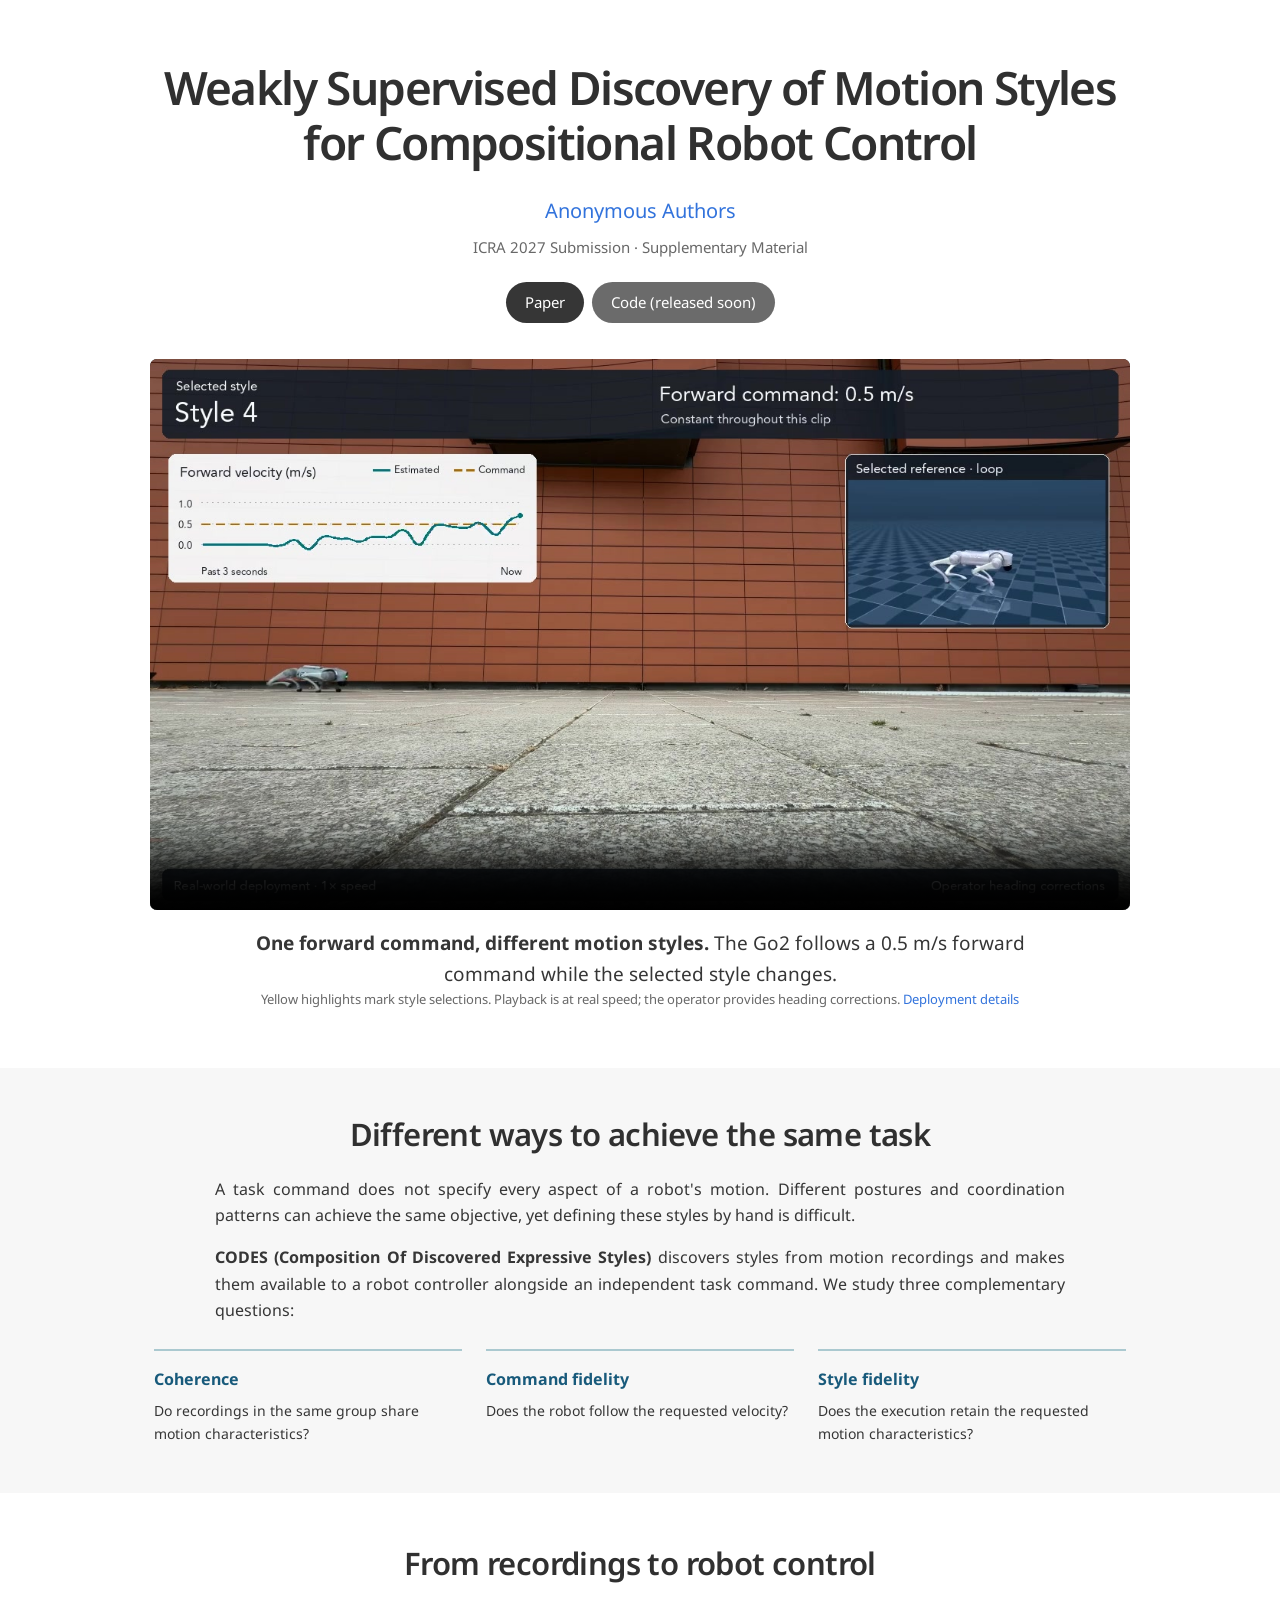
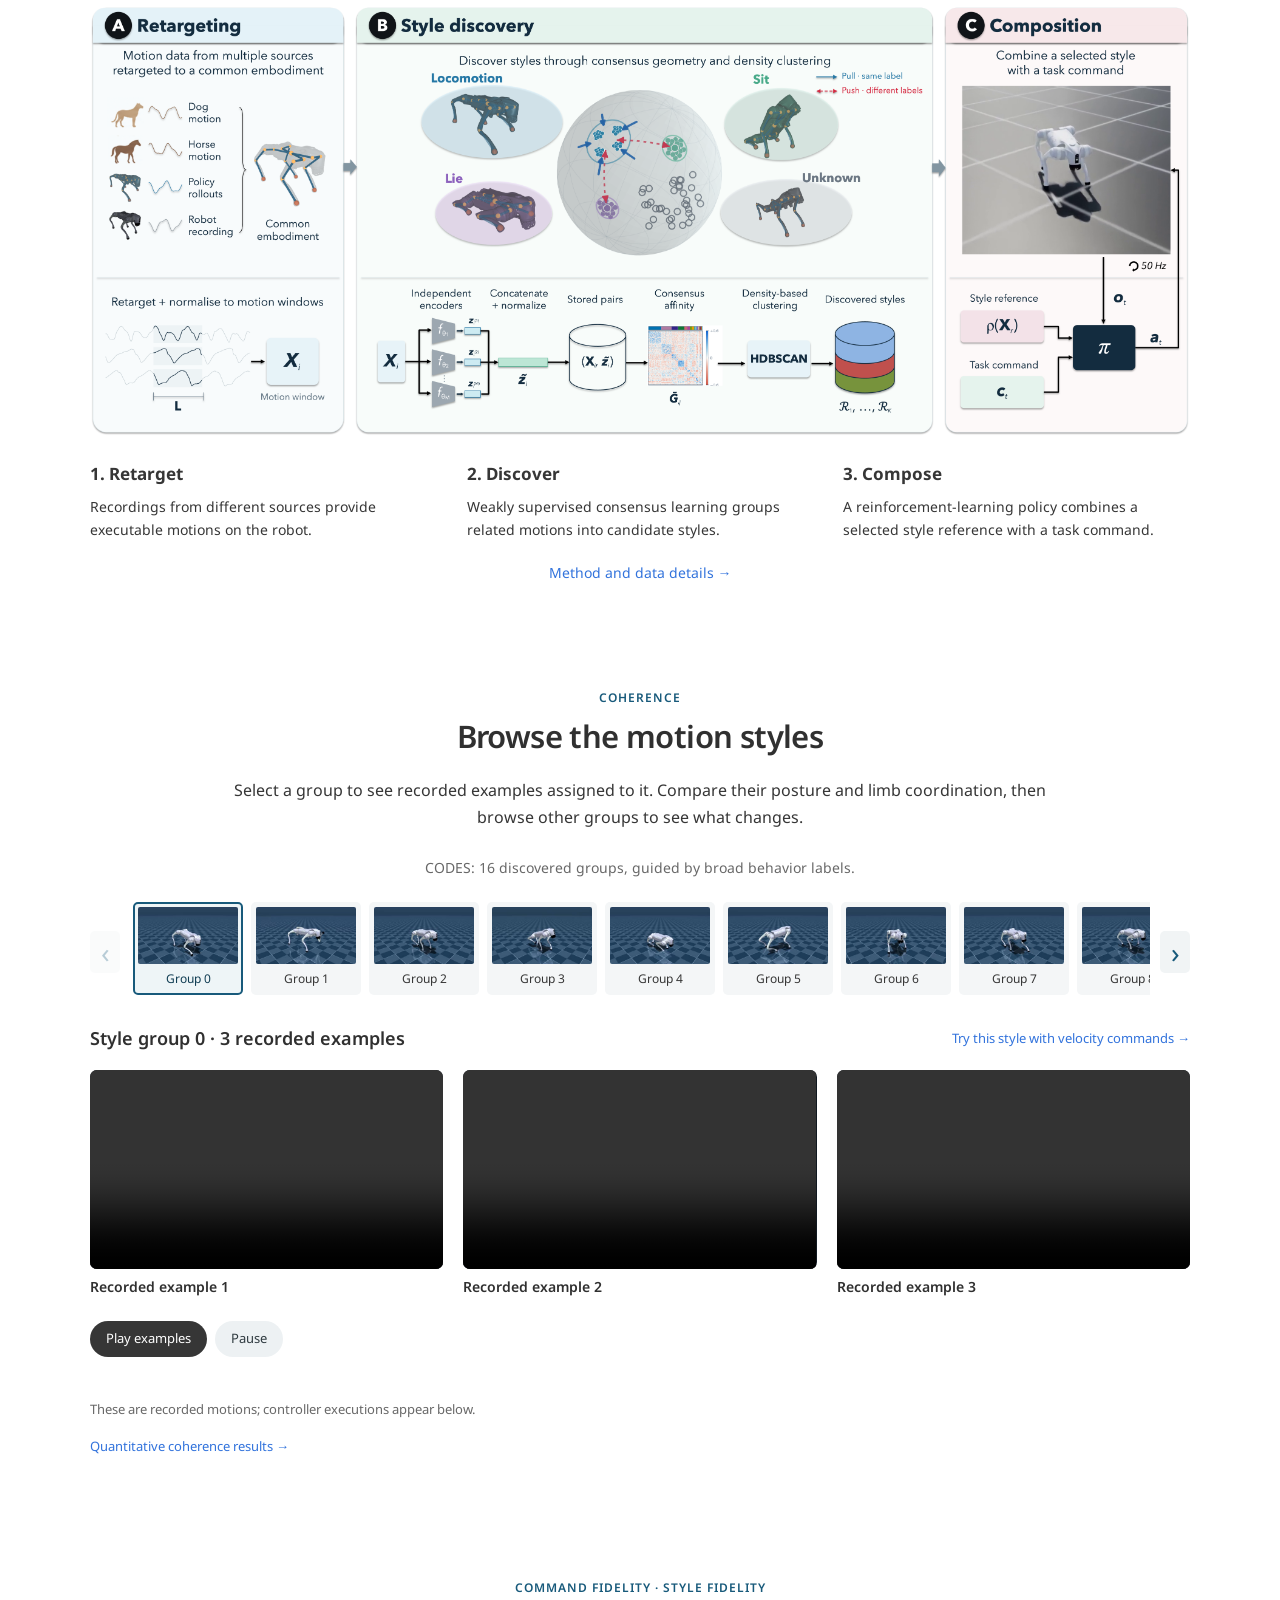
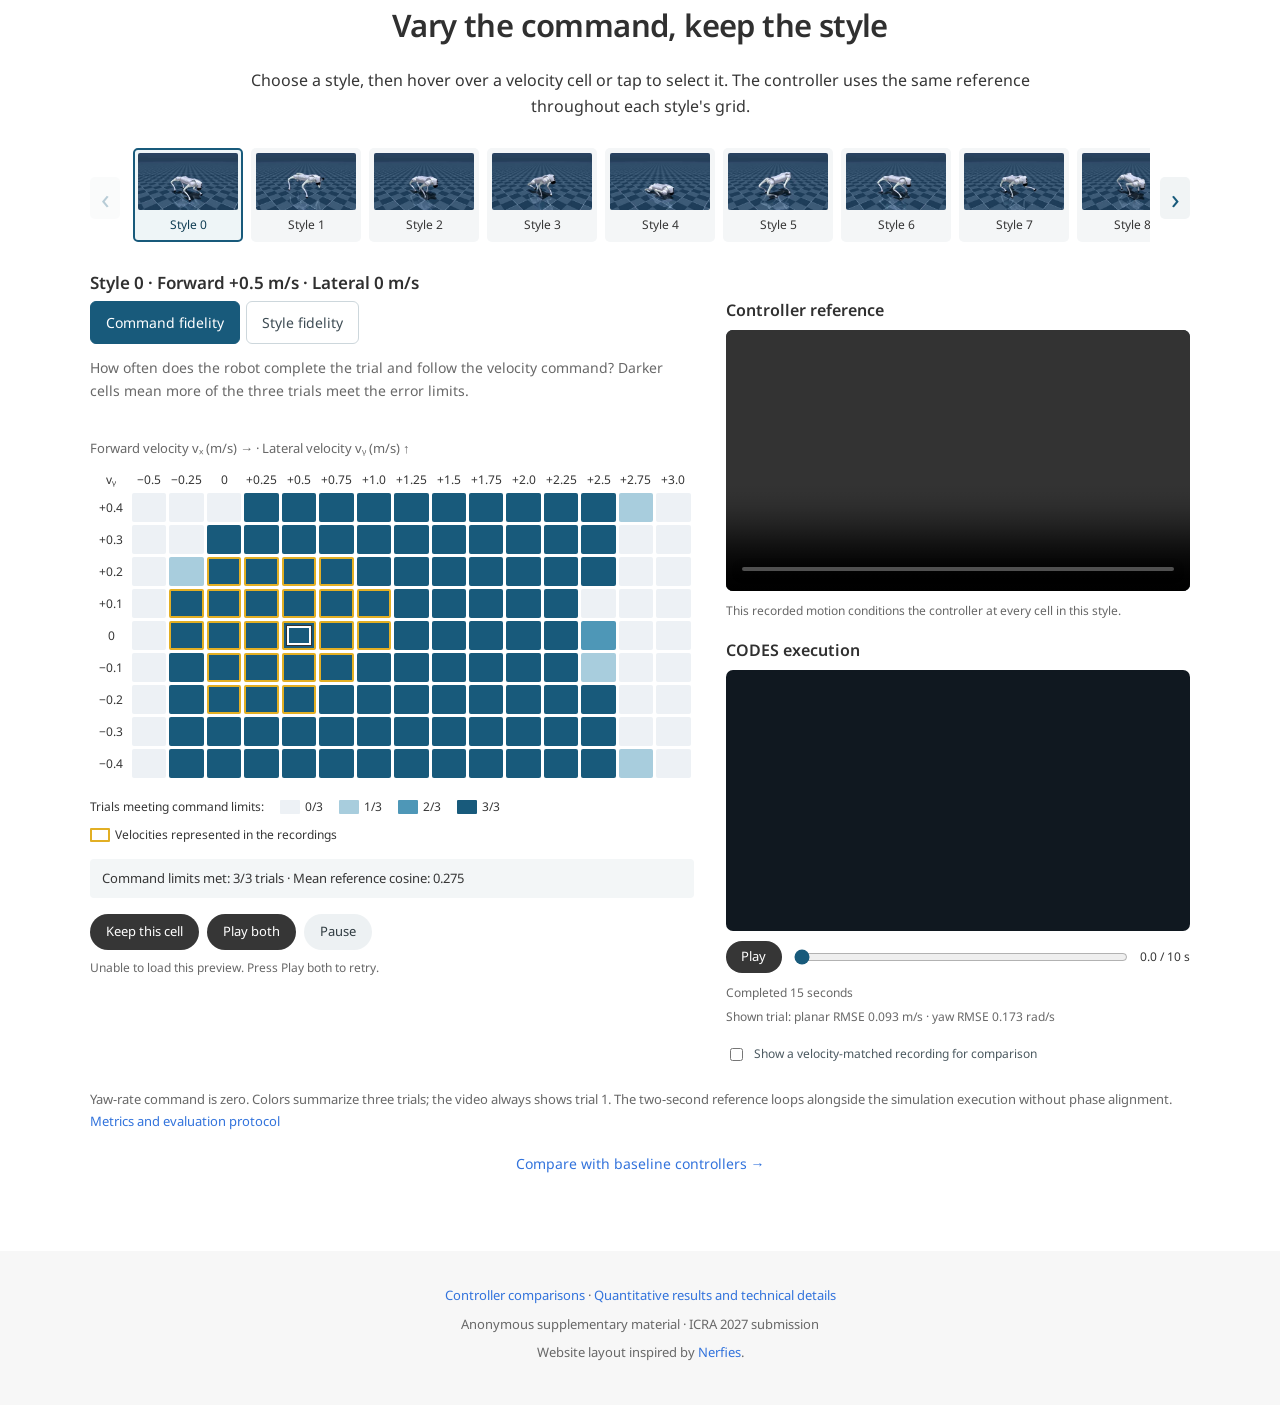
==== commit ca0656b7: "Publish interactive 720p release-backed explorer and CODES-only coherence browser" ====
--- a/index.html
+++ b/index.html
@@ -2,1374 +2,108 @@
 <html lang="en">
 <head>
   <meta charset="UTF-8">
-  <meta name="viewport" content="width=device-width, initial-scale=1.0">
+  <meta name="viewport" content="width=device-width, initial-scale=1">
+  <meta name="description" content="CODES discovers motion styles from recordings and composes them with independent robot task commands.">
   <title>Weakly Supervised Discovery of Motion Styles for Compositional Robot Control</title>
-  
-  <!-- Fonts -->
   <link rel="preconnect" href="https://fonts.googleapis.com">
   <link rel="preconnect" href="https://fonts.gstatic.com" crossorigin>
-  <link href="https://fonts.googleapis.com/css2?family=Inter:wght@300;400;500;600;700;800&family=JetBrains+Mono:wght@400;500;600&display=swap" rel="stylesheet">
-
-  <!-- Preloaded Data Files for local and web serving -->
-  <script src="data/references_data.min.js"></script>
-
-  <!-- KaTeX for Fast & Reliable LaTeX Math Rendering (Local + CDN Fallback) -->
-  <link rel="stylesheet" href="libs/katex/katex.min.css">
-  <script src="libs/katex/katex.min.js"></script>
-  <script src="libs/katex/contrib/auto-render.min.js"></script>
-  <script>
-    if (!window.katex) {
-      document.write('<link rel="stylesheet" href="https://cdn.jsdelivr.net/npm/katex@0.16.11/dist/katex.min.css">');
-      document.write('<script src="https://cdn.jsdelivr.net/npm/katex@0.16.11/dist/katex.min.js"><\/script>');
-      document.write('<script src="https://cdn.jsdelivr.net/npm/katex@0.16.11/dist/contrib/auto-render.min.js"><\/script>');
-    }
-  </script>
-
-  <style>
-    :root {
-      --primary: #1e40af;
-      --primary-light: #3b82f6;
-      --primary-accent: #2563eb;
-      --accent-teal: #0d9488;
-      --accent-emerald: #059669;
-      --accent-amber: #d97706;
-      
-      --text-main: #0f172a;
-      --text-muted: #475569;
-      --text-light: #64748b;
-      
-      --bg-page: #f8fafc;
-      --bg-card: #ffffff;
-      --bg-subtle: #f1f5f9;
-      --border: #e2e8f0;
-      --border-focus: #94a3b8;
-      
-      --shadow-sm: 0 1px 2px 0 rgb(0 0 0 / 0.05);
-      --shadow-md: 0 4px 6px -1px rgb(0 0 0 / 0.08), 0 2px 4px -2px rgb(0 0 0 / 0.08);
-      --shadow-lg: 0 10px 15px -3px rgb(0 0 0 / 0.08), 0 4px 6px -4px rgb(0 0 0 / 0.08);
-      --shadow-xl: 0 20px 25px -5px rgb(0 0 0 / 0.1), 0 8px 10px -6px rgb(0 0 0 / 0.1);
-
-      --color-source-only: #4C78A8;
-      --color-both: #24958A;
-      --color-novel: #2A9D55;
-      --color-failed: #E5E7EB;
-    }
-
-    * {
-      box-sizing: border-box;
-      margin: 0;
-      padding: 0;
-    }
-
-    body {
-      font-family: 'Inter', -apple-system, BlinkMacSystemFont, "Segoe UI", Roboto, sans-serif;
-      color: var(--text-main);
-      background-color: var(--bg-page);
-      line-height: 1.65;
-      -webkit-font-smoothing: antialiased;
-    }
-
-    /* Top Navigation */
-    .top-nav {
-      position: sticky;
-      top: 0;
-      z-index: 50;
-      background: rgba(255, 255, 255, 0.94);
-      backdrop-filter: blur(12px);
-      border-bottom: 1px solid var(--border);
-      padding: 0.8rem 1.5rem;
-    }
-
-    .nav-container {
-      max-width: 1240px;
-      margin: 0 auto;
-      display: flex;
-      align-items: center;
-      justify-content: space-between;
-      gap: 1rem;
-    }
-
-    .nav-brand {
-      font-weight: 700;
-      font-size: 1.05rem;
-      color: var(--primary);
-      display: flex;
-      align-items: center;
-      gap: 0.5rem;
-      text-decoration: none;
-    }
-
-    .nav-brand span {
-      background: var(--primary-light);
-      color: white;
-      font-size: 0.72rem;
-      padding: 0.15rem 0.5rem;
-      border-radius: 6px;
-      font-weight: 700;
-      letter-spacing: 0.05em;
-    }
-
-    .nav-links {
-      display: flex;
-      gap: 1.5rem;
-      list-style: none;
-    }
-
-    .nav-links a {
-      color: var(--text-muted);
-      text-decoration: none;
-      font-size: 0.9rem;
-      font-weight: 500;
-      transition: color 0.15s ease;
-    }
-
-    .nav-links a:hover {
-      color: var(--primary-accent);
-    }
-
-    /* Container */
-    .container {
-      max-width: 1200px;
-      margin: 0 auto;
-      padding: 2.5rem 1.5rem 5rem;
-    }
-
-    /* Hero Header */
-    header.hero {
-      text-align: center;
-      margin-bottom: 3.5rem;
-      padding: 1rem 0;
-    }
-
-    .submission-pill {
-      display: inline-flex;
-      align-items: center;
-      gap: 0.5rem;
-      background: #eff6ff;
-      color: var(--primary-accent);
-      border: 1px solid #bfdbfe;
-      padding: 0.4rem 1.2rem;
-      border-radius: 9999px;
-      font-size: 0.88rem;
-      font-weight: 600;
-      margin-bottom: 1.25rem;
-      box-shadow: var(--shadow-sm);
-    }
-
-    .submission-pill::before {
-      content: "";
-      width: 8px;
-      height: 8px;
-      background: var(--primary-accent);
-      border-radius: 50%;
-      display: inline-block;
-      animation: pulse 2s infinite;
-    }
-
-    @keyframes pulse {
-      0%, 100% { opacity: 1; transform: scale(1); }
-      50% { opacity: 0.4; transform: scale(0.85); }
-    }
-
-    h1.hero-title {
-      font-size: 2.45rem;
-      font-weight: 800;
-      line-height: 1.25;
-      color: #090e17;
-      margin-bottom: 1.25rem;
-      letter-spacing: -0.025em;
-    }
-
-    .authors-meta {
-      font-size: 1.15rem;
-      color: var(--text-muted);
-      font-weight: 500;
-      margin-bottom: 1.75rem;
-    }
-
-    .action-links {
-      display: flex;
-      justify-content: center;
-      gap: 0.85rem;
-      flex-wrap: wrap;
-    }
-
-    .btn {
-      display: inline-flex;
-      align-items: center;
-      gap: 0.5rem;
-      padding: 0.65rem 1.35rem;
-      border-radius: 8px;
-      font-size: 0.92rem;
-      font-weight: 600;
-      text-decoration: none;
-      transition: all 0.15s ease;
-      cursor: pointer;
-    }
-
-    .btn-primary {
-      background: #0f172a;
-      color: #ffffff;
-      box-shadow: var(--shadow-sm);
-    }
-
-    .btn-primary:hover {
-      background: #1e293b;
-      transform: translateY(-1px);
-    }
-
-    .btn-outline {
-      background: #ffffff;
-      color: var(--text-main);
-      border: 1px solid var(--border);
-      box-shadow: var(--shadow-sm);
-    }
-
-    .btn-outline:hover {
-      border-color: var(--border-focus);
-      background: var(--bg-subtle);
-      transform: translateY(-1px);
-    }
-
-    /* Abstract Box */
-    .abstract-card {
-      background: #ffffff;
-      border: 1px solid var(--border);
-      border-radius: 14px;
-      padding: 2.25rem;
-      margin-bottom: 4rem;
-      box-shadow: var(--shadow-md);
-      position: relative;
-      overflow: hidden;
-    }
-
-    .abstract-card::before {
-      content: "";
-      position: absolute;
-      top: 0;
-      left: 0;
-      right: 0;
-      height: 4px;
-      background: linear-gradient(90deg, #3b82f6, #0d9488, #d97706);
-    }
-
-    .abstract-card h2 {
-      font-size: 1.35rem;
-      font-weight: 700;
-      margin-bottom: 1rem;
-      color: #0f172a;
-      display: flex;
-      align-items: center;
-      gap: 0.5rem;
-    }
-
-    .abstract-card p {
-      font-size: 1.02rem;
-      line-height: 1.8;
-      color: #334155;
-      text-align: justify;
-      margin-bottom: 1rem;
-    }
-
-    .abstract-card p:last-child {
-      margin-bottom: 0;
-    }
-
-    /* Section Styling */
-    section.content-section {
-      margin-bottom: 5rem;
-    }
-
-    .section-header {
-      margin-bottom: 1.75rem;
-    }
-
-    .section-tag {
-      font-size: 0.8rem;
-      font-weight: 700;
-      text-transform: uppercase;
-      letter-spacing: 0.075em;
-      color: var(--primary-accent);
-      margin-bottom: 0.35rem;
-      display: block;
-    }
-
-    h2.section-title {
-      font-size: 1.85rem;
-      font-weight: 700;
-      color: #0f172a;
-      letter-spacing: -0.015em;
-      margin-bottom: 0.5rem;
-    }
-
-    p.section-description {
-      font-size: 1.05rem;
-      color: var(--text-muted);
-      max-width: 950px;
-      line-height: 1.6;
-    }
-
-    /* Card Wrapper */
-    .card {
-      background: var(--bg-card);
-      border: 1px solid var(--border);
-      border-radius: 12px;
-      overflow: hidden;
-      box-shadow: var(--shadow-sm);
-    }
-
-    /* Figures */
-    .figure-container {
-      background: #ffffff;
-      border: 1px solid var(--border);
-      border-radius: 12px;
-      padding: 1.5rem;
-      box-shadow: var(--shadow-sm);
-      margin-bottom: 2rem;
-      text-align: center;
-    }
-
-    .figure-container img {
-      max-width: 100%;
-      height: auto;
-      border-radius: 6px;
-      display: block;
-      margin: 0 auto;
-    }
-
-    .figure-caption {
-      margin-top: 1.25rem;
-      font-size: 0.92rem;
-      color: var(--text-muted);
-      line-height: 1.6;
-      text-align: left;
-      padding: 0 0.5rem;
-    }
-
-    .figure-caption strong {
-      color: #0f172a;
-    }
-
-    /* Stages Grid */
-    .stages-grid {
-      display: grid;
-      grid-template-columns: repeat(auto-fit, minmax(320px, 1fr));
-      gap: 1.5rem;
-    }
-
-    .stage-card {
-      background: #ffffff;
-      border: 1px solid var(--border);
-      border-radius: 12px;
-      padding: 1.65rem;
-      box-shadow: var(--shadow-sm);
-      transition: transform 0.2s ease, box-shadow 0.2s ease;
-    }
-
-    .stage-card:hover {
-      transform: translateY(-2px);
-      box-shadow: var(--shadow-md);
-    }
-
-    .stage-badge {
-      display: inline-flex;
-      align-items: center;
-      justify-content: center;
-      width: 28px;
-      height: 28px;
-      border-radius: 8px;
-      background: var(--primary-accent);
-      color: white;
-      font-weight: 700;
-      font-size: 0.85rem;
-      margin-bottom: 1rem;
-    }
-
-    .stage-card h3 {
-      font-size: 1.15rem;
-      font-weight: 700;
-      color: #0f172a;
-      margin-bottom: 0.5rem;
-    }
-
-    .stage-card p {
-      font-size: 0.95rem;
-      color: var(--text-muted);
-      line-height: 1.6;
-    }
-
-    /* Real-World Deployment Section */
-    .deployment-showcase {
-      background: #ffffff;
-      border: 1px solid var(--border);
-      border-radius: 14px;
-      overflow: hidden;
-      box-shadow: var(--shadow-lg);
-    }
-
-    .video-player-wrapper {
-      position: relative;
-      background: #000;
-      width: 100%;
-      aspect-ratio: 16 / 9;
-    }
-
-    .video-player-wrapper video {
-      width: 100%;
-      height: 100%;
-      object-fit: contain;
-      display: block;
-    }
-
-    .deployment-details {
-      padding: 1.75rem 2rem;
-      background: #ffffff;
-      border-top: 1px solid var(--border);
-    }
-
-    .deployment-meta-header {
-      display: flex;
-      justify-content: space-between;
-      align-items: center;
-      flex-wrap: wrap;
-      gap: 1rem;
-      margin-bottom: 1.25rem;
-    }
-
-    .tag-hardware-badge {
-      display: inline-flex;
-      align-items: center;
-      gap: 0.4rem;
-      background: #ecfdf5;
-      color: #047857;
-      border: 1px solid #a7f3d0;
-      padding: 0.35rem 0.85rem;
-      border-radius: 6px;
-      font-size: 0.82rem;
-      font-weight: 700;
-      text-transform: uppercase;
-      letter-spacing: 0.05em;
-    }
-
-    .resolution-toggle {
-      display: inline-flex;
-      background: var(--bg-subtle);
-      border: 1px solid var(--border);
-      border-radius: 8px;
-      padding: 3px;
-    }
-
-    .res-btn {
-      border: 0;
-      background: transparent;
-      padding: 0.35rem 0.75rem;
-      border-radius: 6px;
-      font-size: 0.82rem;
-      font-weight: 600;
-      color: var(--text-muted);
-      cursor: pointer;
-      transition: all 0.15s ease;
-    }
-
-    .res-btn.active {
-      background: #ffffff;
-      color: var(--text-main);
-      box-shadow: var(--shadow-sm);
-    }
-
-    .deployment-features-grid {
-      display: grid;
-      grid-template-columns: repeat(auto-fit, minmax(260px, 1fr));
-      gap: 1.25rem;
-      margin-top: 1.25rem;
-    }
-
-    .dep-feature {
-      background: var(--bg-subtle);
-      border: 1px solid #e2e8f0;
-      border-radius: 8px;
-      padding: 1rem 1.25rem;
-    }
-
-    .dep-feature h4 {
-      font-size: 0.95rem;
-      font-weight: 700;
-      color: #0f172a;
-      margin-bottom: 0.35rem;
-    }
-
-    .dep-feature p {
-      font-size: 0.88rem;
-      color: var(--text-muted);
-      line-height: 1.5;
-    }
-
-    /* Controls Bar */
-    .controls-bar {
-      background: #ffffff;
-      border: 1px solid var(--border);
-      border-radius: 12px;
-      padding: 1.25rem 1.5rem;
-      margin-bottom: 1.5rem;
-      display: flex;
-      flex-wrap: wrap;
-      align-items: center;
-      gap: 1.25rem 2rem;
-      box-shadow: var(--shadow-sm);
-    }
-
-    .control-field {
-      display: flex;
-      flex-direction: column;
-      gap: 0.4rem;
-      min-width: 280px;
-      flex: 1;
-    }
-
-    .control-field label {
-      font-size: 0.82rem;
-      font-weight: 700;
-      text-transform: uppercase;
-      letter-spacing: 0.05em;
-      color: var(--text-light);
-    }
-
-    select.custom-select {
-      width: 100%;
-      min-height: 42px;
-      padding: 0.5rem 1rem;
-      font-size: 0.95rem;
-      font-family: inherit;
-      color: var(--text-main);
-      background-color: #ffffff;
-      border: 1.5px solid var(--border);
-      border-radius: 8px;
-      outline: none;
-      transition: border-color 0.15s ease, box-shadow 0.15s ease;
-      cursor: pointer;
-    }
-
-    select.custom-select:focus {
-      border-color: var(--primary-accent);
-      box-shadow: 0 0 0 3px rgba(37, 99, 235, 0.15);
-    }
-
-    /* Reference Gallery Grid */
-    .reference-gallery-grid {
-      display: grid;
-      grid-template-columns: repeat(auto-fit, minmax(280px, 1fr));
-      gap: 1.25rem;
-    }
-
-    .ref-video-card {
-      background: #ffffff;
-      border: 1px solid var(--border);
-      border-radius: 10px;
-      overflow: hidden;
-      box-shadow: var(--shadow-sm);
-      transition: transform 0.2s ease, box-shadow 0.2s ease;
-    }
-
-    .ref-video-card:hover {
-      transform: translateY(-2px);
-      box-shadow: var(--shadow-md);
-    }
-
-    .ref-video-thumb {
-      width: 100%;
-      aspect-ratio: 16 / 9;
-      background: #0a0e17;
-      position: relative;
-    }
-
-    .ref-video-thumb video {
-      width: 100%;
-      height: 100%;
-      object-fit: contain;
-      display: block;
-    }
-
-    .ref-video-info {
-      padding: 1rem 1.15rem;
-    }
-
-    .ref-video-header {
-      display: flex;
-      justify-content: space-between;
-      align-items: flex-start;
-      margin-bottom: 0.4rem;
-    }
-
-    .ref-sample-pill {
-      font-size: 0.75rem;
-      font-weight: 700;
-      color: var(--primary-accent);
-      background: #eff6ff;
-      border: 1px solid #dbeafe;
-      padding: 0.15rem 0.5rem;
-      border-radius: 4px;
-    }
-
-    .ref-source-name {
-      font-size: 0.92rem;
-      font-weight: 650;
-      color: #0f172a;
-      line-height: 1.4;
-      margin-bottom: 0.35rem;
-      word-break: break-word;
-    }
-
-    .ref-window-note {
-      font-size: 0.82rem;
-      color: var(--text-light);
-    }
-
-    /* Pair Comparison View (U-C10) */
-    .pair-comparison-grid {
-      display: grid;
-      grid-template-columns: 1fr 1fr;
-      gap: 1.5rem;
-    }
-
-    .pair-col-card {
-      background: #ffffff;
-      border: 1px solid var(--border);
-      border-radius: 10px;
-      overflow: hidden;
-      box-shadow: var(--shadow-sm);
-    }
-
-    .pair-col-header {
-      padding: 0.75rem 1.25rem;
-      background: var(--bg-subtle);
-      border-bottom: 1px solid var(--border);
-      font-size: 0.9rem;
-      font-weight: 700;
-      color: #0f172a;
-    }
-
-    /* Protocol Specification Card */
-    .protocol-card {
-      background: #ffffff;
-      border: 1px solid var(--border);
-      border-radius: 12px;
-      padding: 1.5rem 1.75rem;
-      margin-bottom: 2rem;
-      box-shadow: var(--shadow-sm);
-    }
-
-    .protocol-title {
-      font-size: 1rem;
-      font-weight: 700;
-      color: #0f172a;
-      margin-bottom: 1rem;
-      display: flex;
-      align-items: center;
-      gap: 0.5rem;
-    }
-
-    .protocol-grid {
-      display: grid;
-      grid-template-columns: repeat(auto-fit, minmax(280px, 1fr));
-      gap: 1.25rem;
-    }
-
-    .protocol-item {
-      background: var(--bg-subtle);
-      border: 1px solid #e2e8f0;
-      border-radius: 8px;
-      padding: 1rem 1.15rem;
-    }
-
-    .protocol-item h4 {
-      font-size: 0.88rem;
-      font-weight: 700;
-      text-transform: uppercase;
-      letter-spacing: 0.05em;
-      color: var(--primary-accent);
-      margin-bottom: 0.4rem;
-    }
-
-    .protocol-item p {
-      font-size: 0.88rem;
-      color: var(--text-muted);
-      line-height: 1.55;
-    }
-
-    /* Comparison Tables */
-    .tables-duo-grid {
-      display: grid;
-      grid-template-columns: 1fr 1fr;
-      gap: 1.5rem;
-      margin-bottom: 2.5rem;
-    }
-
-    .table-box {
-      background: #ffffff;
-      border: 1px solid var(--border);
-      border-radius: 12px;
-      padding: 1.25rem 1.5rem;
-      box-shadow: var(--shadow-sm);
-      overflow-x: auto;
-    }
-
-    .table-box h3 {
-      font-size: 0.98rem;
-      font-weight: 700;
-      color: #0f172a;
-      margin-bottom: 0.25rem;
-    }
-
-    .table-box p.table-sub {
-      font-size: 0.8rem;
-      color: var(--text-light);
-      margin-bottom: 0.85rem;
-    }
-
-    table.data-table {
-      width: 100%;
-      border-collapse: collapse;
-      font-size: 0.86rem;
-    }
-
-    table.data-table th {
-      text-align: left;
-      padding: 0.6rem 0.75rem;
-      border-bottom: 2px solid var(--border);
-      color: var(--text-light);
-      font-weight: 700;
-      font-size: 0.78rem;
-      text-transform: uppercase;
-      letter-spacing: 0.04em;
-    }
-
-    table.data-table td {
-      padding: 0.6rem 0.75rem;
-      border-bottom: 1px solid var(--border);
-      color: var(--text-main);
-    }
-
-    table.data-table tr.highlight-row {
-      background: #f1f5f9;
-      font-weight: 600;
-    }
-
-    /* Affordance Explorer Section */
-    .affordance-panel {
-      background: #ffffff;
-      border: 1px solid var(--border);
-      border-radius: 14px;
-      overflow: hidden;
-      box-shadow: var(--shadow-lg);
-      padding: 1.75rem;
-    }
-
-    .affordance-top-split {
-      display: grid;
-      grid-template-columns: 1fr 340px;
-      gap: 1.5rem;
-      margin-bottom: 2rem;
-    }
-
-    .affordance-videos-duo {
-      display: grid;
-      grid-template-columns: 1fr 1fr;
-      gap: 1rem;
-    }
-
-    .replay-player-card {
-      background: #090e17;
-      border-radius: 10px;
-      overflow: hidden;
-      border: 1px solid #1e293b;
-    }
-
-    .replay-player-title {
-      background: #0f172a;
-      padding: 0.5rem 0.85rem;
-      font-size: 0.82rem;
-      font-weight: 600;
-      color: #cbd5e1;
-      display: flex;
-      justify-content: space-between;
-      border-bottom: 1px solid #1e293b;
-    }
-
-    .replay-player-card video {
-      width: 100%;
-      aspect-ratio: 16 / 9;
-      object-fit: contain;
-      display: block;
-      background: #000;
-    }
-
-    .telemetry-hud {
-      background: #090e17;
-      color: #e2e8f0;
-      border-radius: 10px;
-      padding: 1.25rem;
-      font-family: 'JetBrains Mono', monospace;
-      font-size: 0.82rem;
-      display: flex;
-      flex-direction: column;
-      justify-content: space-between;
-      border: 1px solid #1e293b;
-      box-shadow: var(--shadow-md);
-    }
-
-    .hud-title {
-      font-size: 0.88rem;
-      font-weight: 700;
-      color: #38bdf8;
-      margin-bottom: 0.75rem;
-      padding-bottom: 0.5rem;
-      border-bottom: 1px solid #1e293b;
-      display: flex;
-      align-items: center;
-      justify-content: space-between;
-    }
-
-    .hud-row {
-      display: flex;
-      justify-content: space-between;
-      margin-bottom: 0.5rem;
-    }
-
-    .hud-label {
-      color: #94a3b8;
-    }
-
-    .hud-val {
-      font-weight: 600;
-      color: #f8fafc;
-    }
-
-    .hud-status-badge {
-      display: inline-block;
-      padding: 0.25rem 0.65rem;
-      border-radius: 4px;
-      font-weight: 700;
-      font-size: 0.8rem;
-      text-transform: uppercase;
-      text-align: center;
-      margin-top: 0.75rem;
-    }
-
-    .hud-reference-note {
-      margin-top: 0.85rem;
-      padding-top: 0.75rem;
-      border-top: 1px solid #1e293b;
-      font-size: 0.76rem;
-      color: #94a3b8;
-      line-height: 1.4;
-    }
-
-    /* Heatmap Grid */
-    .heatmap-section {
-      background: #ffffff;
-      border: 1px solid var(--border);
-      border-radius: 10px;
-      padding: 1.5rem;
-      overflow-x: auto;
-    }
-
-    .heatmap-header-info {
-      display: flex;
-      justify-content: space-between;
-      align-items: center;
-      flex-wrap: wrap;
-      gap: 1rem;
-      margin-bottom: 1rem;
-    }
-
-    .heatmap-stats-pill {
-      font-size: 0.85rem;
-      color: var(--text-muted);
-      font-weight: 600;
-    }
-
-    .affordance-matrix {
-      display: grid;
-      gap: 3px;
-      min-width: 820px;
-      margin-top: 0.5rem;
-    }
-
-    .cell-box {
-      aspect-ratio: 1.35;
-      border-radius: 3px;
-      cursor: pointer;
-      position: relative;
-      transition: all 0.1s ease;
-      display: flex;
-      align-items: center;
-      justify-content: center;
-      font-size: 0.65rem;
-      font-family: 'JetBrains Mono', monospace;
-      color: rgba(255, 255, 255, 0.9);
-      font-weight: 600;
-    }
-
-    .cell-box:hover, .cell-box.active-cell {
-      outline: 3px solid #f59e0b;
-      outline-offset: 1px;
-      z-index: 10;
-      transform: scale(1.08);
-      box-shadow: var(--shadow-md);
-    }
-
-    .cell-box.has-source::after {
-      content: "";
-      position: absolute;
-      top: 2px;
-      right: 2px;
-      width: 5px;
-      height: 5px;
-      background: #f59e0b;
-      border-radius: 50%;
-      box-shadow: 0 0 2px rgba(0,0,0,0.5);
-    }
-
-    /* Axis Labels */
-    .matrix-axis-labels {
-      display: flex;
-      justify-content: space-between;
-      font-size: 0.8rem;
-      color: var(--text-light);
-      font-weight: 600;
-      margin-top: 0.75rem;
-      font-family: 'JetBrains Mono', monospace;
-    }
-
-    /* Legend */
-    .affordance-legend {
-      display: flex;
-      flex-wrap: wrap;
-      gap: 1.25rem;
-      margin-top: 1.25rem;
-      padding-top: 1rem;
-      border-top: 1px solid var(--border);
-      font-size: 0.85rem;
-      color: var(--text-muted);
-    }
-
-    .legend-item {
-      display: flex;
-      align-items: center;
-      gap: 0.45rem;
-    }
-
-    .legend-swatch {
-      width: 14px;
-      height: 14px;
-      border-radius: 3px;
-      display: inline-block;
-    }
-
-    /* Footer */
-    footer {
-      border-top: 1px solid var(--border);
-      padding: 3rem 0;
-      text-align: center;
-      color: var(--text-light);
-      font-size: 0.92rem;
-      margin-top: 5rem;
-    }
-
-    /* Responsive */
-    @media (max-width: 1024px) {
-      .affordance-top-split {
-        grid-template-columns: 1fr;
-      }
-      .pair-comparison-grid {
-        grid-template-columns: 1fr;
-      }
-      .tables-duo-grid {
-        grid-template-columns: 1fr;
-      }
-    }
-
-    @media (max-width: 768px) {
-      h1.hero-title {
-        font-size: 1.95rem;
-      }
-      .affordance-videos-duo {
-        grid-template-columns: 1fr;
-      }
-      .nav-links {
-        display: none;
-      }
-    }
-  </style>
+  <link href="https://fonts.googleapis.com/css2?family=Noto+Sans:wght@400;500;600;700&display=swap" rel="stylesheet">
+  <link rel="stylesheet" href="site.css">
+  <script src="data/gallery.min.js"></script>
+  <script src="data/velocity_explorer.min.js"></script>
+  <script src="motion-ui.js" defer></script>
+  <script src="gallery.js" defer></script>
+  <script src="velocity-explorer.js" defer></script>
 </head>
 <body>
-
-  <!-- Top Navigation -->
-  <nav class="top-nav">
-    <div class="nav-container">
-      <a href="#" class="nav-brand">
-        CODES <span>ICRA 2027</span>
-      </a>
-      <ul class="nav-links">
-        <li><a href="#overview">Framework</a></li>
-        <li><a href="#real-world">Robot Deployment</a></li>
-        <li><a href="#reference-motions">Reference Bank</a></li>
-      </ul>
-    </div>
-  </nav>
-
-  <div class="container">
-
-    <!-- Hero Header -->
-    <header class="hero">
-      <div class="submission-pill">Submission to ICRA 2027 · Supplementary Material</div>
-      <h1 class="hero-title">Weakly Supervised Discovery of Motion Styles<br>for Compositional Robot Control</h1>
-      <div class="authors-meta">Anonymous Authors</div>
-      
-      <div class="action-links">
-        <a href="#overview" class="btn btn-primary">Framework Overview</a>
-        <a href="#real-world" class="btn btn-outline">Robot Deployment</a>
-        <a href="#reference-motions" class="btn btn-outline">Reference Bank</a>
+  <a class="skip-link" href="#abstract">Skip to content</a>
+  <header class="publication-header">
+    <h1>Weakly Supervised Discovery of Motion Styles<br class="desktop-break"> for Compositional Robot Control</h1>
+    <p class="authors">Anonymous Authors</p>
+    <p class="venue">ICRA 2027 Submission · Supplementary Material</p>
+    <nav class="publication-links" aria-label="Paper and code">
+      <a href="paper.pdf" target="_blank" rel="noopener" type="application/pdf">Paper</a>
+      <button type="button" disabled>Code (released soon)</button>
+    </nav>
+  </header>
+  <main>
+    <section id="real-world" class="teaser content-section" aria-label="Real-world deployment">
+      <video id="hardwarePlayer" controls muted playsinline preload="metadata" poster="images/deployment_style_switches.jpg" src="videos/real_world/deployment_style_switches_720p.mp4">Your browser does not support HTML5 video.</video>
+      <p class="teaser-caption"><strong>One forward command, different motion styles.</strong> The Go2 follows a 0.5 m/s forward command while the selected style changes.</p>
+      <p class="footnote">Yellow highlights mark style selections. Playback is at real speed; the operator provides heading corrections. <a href="technical.html#deployment">Deployment details</a></p>
+    </section>
+    <section id="abstract" class="abstract-section">
+      <div class="reading-column">
+        <h2>Different ways to achieve the same task</h2>
+        <p>A task command does not specify every aspect of a robot's motion. Different postures and coordination patterns can achieve the same objective, yet defining these styles by hand is difficult.</p>
+        <p><strong>CODES (Composition Of Discovered Expressive Styles)</strong> discovers styles from motion recordings and makes them available to a robot controller alongside an independent task command. We study three complementary questions:</p>
       </div>
-    </header>
-
-    <!-- Abstract Card -->
-    <div class="abstract-card">
-      <h2>Abstract</h2>
-      <p>
-        When a robot has more degrees of freedom than a task constrains, multiple executions can achieve the same objective with distinct motion styles. Compositional robot control aims to preserve a selected style while following an independent task command, balancing potentially competing objectives. However, explicit style definitions can depend on platform-specific assumptions, while recordings entangle embodiments and constraints.
-      </p>
-      <p>
-        In this paper, we present <strong>CODES</strong>, a framework for compositional robot control that discovers a coherent style repertoire from diverse recordings and composes it with independent commands. Motion retargeting maps the recordings to motions executable by the target robot; weakly supervised consensus encoding and density-based clustering identify styles within and across recordings without a prescribed count; reinforcement learning trains a policy to compose them with independent commands.
-      </p>
-      <p>
-        A Unitree Go2 case study evaluates decomposition and control through baseline comparisons, two simulators, and hardware deployment. The motion collection combines mocap recordings with policy executions based on retargeted motions from animals and other robot platforms. CODES improves kinematic coherence over the no-coarse-guidance and VQ-VAE baselines. The controller tracks velocity commands beyond estimated recorded support in simulation and exhibits distinguishable style characteristics in cross-simulator and hardware executions.
-      </p>
-    </div>
-
-    <!-- 1. Framework Overview -->
+      <div class="question-grid">
+        <a href="#reference-motions"><strong>Coherence</strong><span>Do recordings in the same group share motion characteristics?</span></a>
+        <a href="#velocity-explorer" data-show-metric="command"><strong>Command fidelity</strong><span>Does the robot follow the requested velocity?</span></a>
+        <a href="#velocity-explorer" data-show-metric="style"><strong>Style fidelity</strong><span>Does the execution retain the requested motion characteristics?</span></a>
+      </div>
+    </section>
     <section id="overview" class="content-section">
-      <div class="section-header">
-        <span class="section-tag">System Architecture</span>
-        <h2 class="section-title">Framework Overview</h2>
-        <p class="section-description">
-          The CODES pipeline systematically decouples motion style discovery from reinforcement learning policy execution through three modular stages (Paper Section 3).
-        </p>
+      <h2>From recordings to robot control</h2>
+      <figure>
+        <img src="images/pipeline.png" alt="CODES pipeline: retarget motion recordings, discover motion groups, and combine a selected style with an independent command." loading="lazy">
+      </figure>
+      <div class="method-steps">
+        <p><strong>1. Retarget</strong>Recordings from different sources provide executable motions on the robot.</p>
+        <p><strong>2. Discover</strong>Weakly supervised consensus learning groups related motions into candidate styles.</p>
+        <p><strong>3. Compose</strong>A reinforcement-learning policy combines a selected style reference with a task command.</p>
       </div>
-
-      <div class="figure-container">
-        <img src="images/pipeline.png" alt="CODES Framework Overview Figure" loading="lazy">
-        <div class="figure-caption">
-          <strong>Figure 1: Pipeline of the proposed CODES framework.</strong>
-          <strong>A:</strong> Unpaired motion recordings across diverse embodiments and gaits are executed on a common robot platform to obtain realizable trajectories.
-          <strong>B:</strong> Temporal convolutional encoders learn an orthogonal-invariant consensus spherical geometry; density-based clustering (HDBSCAN) identifies style clusters without prescribing cluster count.
-          <strong>C:</strong> A shared RL policy is trained with sigmoid-gated style and velocity rewards to track independent task commands while expressing the conditioned style reference.
+      <p class="section-link"><a href="technical.html#method">Method and data details →</a></p>
+    </section>
+    <section id="reference-motions" class="content-section">
+      <p class="section-kicker">Coherence</p>
+      <h2>Browse the motion styles</h2>
+      <p class="section-intro">Select a group to see recorded examples assigned to it. Compare their posture and limb coordination, then browse other groups to see what changes.</p>
+      <p id="gallery-method-note" class="control-explanation"></p>
+      <div id="gallery-styles" aria-label="Recorded motion groups"></div>
+      <div class="gallery-toolbar"><h3 id="gallery-selected"></h3><button id="gallery-try" class="text-button" type="button">Try this style with velocity commands →</button></div>
+      <div id="referenceDisplayRoot"></div>
+      <p class="mobile-hint">Swipe the recorded examples to compare them.</p>
+      <div class="comparison-buttons"><button id="gallery-play" type="button">Play examples</button><button id="gallery-pause" type="button" class="secondary-button">Pause</button></div>
+      <p id="gallery-playback-status" class="playback-status" aria-live="polite"></p>
+      <p class="small-note">These are recorded motions; controller executions appear below.</p>
+      <p class="small-note"><a href="technical.html#coherence">Quantitative coherence results →</a></p>
+    </section>
+    <section id="velocity-explorer" class="content-section">
+      <p class="section-kicker">Command fidelity · Style fidelity</p>
+      <h2>Vary the command, keep the style</h2>
+      <p class="section-intro">Choose a style, then hover over a velocity cell or tap to select it. The controller uses the same reference throughout each style's grid.</p>
+      <div id="velocity-styles" aria-label="Controller styles"></div>
+      <h3 id="velocity-selected" class="velocity-selected"></h3>
+      <div class="velocity-workspace">
+        <div class="velocity-grid-panel">
+          <div id="velocity-metrics" class="segmented" role="group" aria-label="Grid colors">
+            <button type="button" data-metric="command" aria-pressed="true">Command fidelity</button>
+            <button type="button" data-metric="style" aria-pressed="false">Style fidelity</button>
+          </div>
+          <p id="velocity-metric-explanation" class="control-explanation"></p>
+          <p class="velocity-axis-note">Forward velocity vₓ (m/s) → · Lateral velocity vᵧ (m/s) ↑</p>
+          <div class="velocity-grid-scroll"><div id="velocity-grid" aria-label="Velocity commands for the selected style"></div></div>
+          <div id="velocity-legend" class="velocity-legend"></div>
+          <p id="velocity-cell-metrics" class="selected-metrics" aria-live="polite"></p>
+          <div class="comparison-buttons"><button id="velocity-pin" type="button" aria-pressed="false">Keep this cell</button><button id="velocity-play" type="button">Play both</button><button id="velocity-pause" type="button" class="secondary-button">Pause</button></div>
+          <p id="velocity-status" class="playback-status" aria-live="polite"></p>
+        </div>
+        <div class="velocity-media-panel">
+          <div class="media-comparison-grid velocity-videos">
+            <div><h4 id="velocity-reference-heading">Controller reference</h4><video id="velocity-reference" controls muted loop playsinline preload="metadata"></video><p id="velocity-reference-note" class="source-caption"></p></div>
+            <div><h4>CODES execution</h4><video id="velocity-rollout" controls muted loop playsinline preload="metadata"></video><p id="velocity-trial-status" class="source-caption"></p><p id="velocity-trial-metrics" class="source-caption"></p></div>
+          </div>
+          <label class="optional-comparison"><input id="velocity-matched-toggle" type="checkbox"> Show a velocity-matched recording for comparison</label>
+          <p id="velocity-reference-explanation" class="small-note" hidden></p>
         </div>
       </div>
-
-      <div class="stages-grid">
-        <div class="stage-card">
-          <div class="stage-badge">1</div>
-          <h3>Common Target Embodiment</h3>
-          <p>
-            Heterogeneous source recordings (including dog and horse motion captures, solo quadruped rollouts, and teleoperated executions) are projected onto the target Unitree Go2 embodiment, enforcing realizable kinematic and joint limits before representation learning.
-          </p>
-        </div>
-
-        <div class="stage-card">
-          <div class="stage-badge">2</div>
-          <h3>Weakly Supervised Discovery</h3>
-          <p>
-            An ensemble of 10 temporal convolutional networks is trained under pairwise consensus constraints. HDBSCAN extracts 16 distinct candidate style clusters with hierarchical density boundaries, grouping motion windows into robust reference pools.
-          </p>
-        </div>
-
-        <div class="stage-card">
-          <div class="stage-badge">3</div>
-          <h3>Compositional Controller</h3>
-          <p>
-            A multi-objective RL controller is conditioned on an active reference consensus code alongside independently specified forward, lateral, and heading velocity commands, allowing the operator to steer arbitrary velocity profiles while enforcing distinct gaits.
-          </p>
-        </div>
-      </div>
+      <p class="small-note explorer-footnote">Yaw-rate command is zero. Colors summarize three trials; the video always shows trial 1. The two-second reference loops alongside the simulation execution without phase alignment. <a href="technical.html#velocity">Metrics and evaluation protocol</a></p>
+      <p class="section-link"><a href="controllers.html">Compare with baseline controllers →</a></p>
     </section>
-
-    <!-- 2. Robot Deployment -->
-    <section id="real-world" class="content-section">
-      <div class="section-header">
-        <span class="section-tag">Hardware Verification</span>
-        <h2 class="section-title">Robot Deployment</h2>
-        <p class="section-description">
-          Live physical deployment on the Unitree Go2 robot showing style execution under continuous operator commands. The policy, reference bank, and InEKF state estimation run onboard the Jetson without external motion capture or offboard inference (Paper Section 4.4).
-        </p>
-      </div>
-
-      <div class="deployment-showcase">
-        <div class="video-player-wrapper">
-          <video id="hardwarePlayer" controls loop muted playsinline preload="metadata" poster="images/pipeline.png" src="videos/real_world/real_deployment_telemetry_1080p.mp4">
-            Your browser does not support HTML5 video.
-          </video>
-        </div>
-
-        <div class="deployment-details">
-          <div class="deployment-meta-header">
-            <span class="tag-hardware-badge">Unitree Go2 Physical Hardware · Sliding Telemetry Overlay</span>
-            <span style="font-size:0.82rem; font-weight:600; color:var(--text-light); background:var(--bg-subtle); padding:0.25rem 0.65rem; border-radius:6px; border:1px solid var(--border);">1080p HD Video</span>
-          </div>
-
-          <p style="color: var(--text-muted); font-size: 0.95rem; line-height: 1.6;">
-            The synchronized telemetry display exhibits 60 Hz onboard estimates of commanded forward velocity \(v_x\), lateral velocity \(v_y\), heading rate \(\omega_z\), joint torque excursions, and kinematic foot ground-contact states over a trailing 4-second sliding window. The policy is safeguard fine-tuned for 2,000 iterations with joint targets clipped to 0.025 rad within physical limits, matching deployment safeguards. The mission switches sequentially through styles <strong>C04</strong> (low crawl), <strong>C00</strong> (horse-derived trot/walk), <strong>C14</strong> (forward jumps), and <strong>C11</strong> (sit down/up) at a fixed \(0.5\) m/s forward command.
-          </p>
-
-          <div class="deployment-features-grid">
-            <div class="dep-feature">
-              <h4>Independent Task Steering</h4>
-              <p>Continuous velocity tracking from live operator joystick input, navigating variable planar vectors without compromising gait stability.</p>
-            </div>
-            <div class="dep-feature">
-              <h4>Consensus Style Cosine</h4>
-              <p>Style fidelity is measured causal-window-wise via reference consensus cosine, retaining style affinity throughout active maneuvers.</p>
-            </div>
-            <div class="dep-feature">
-              <h4>Zero-Shot Sim-to-Real</h4>
-              <p>Direct policy transfer with domain randomization on contact friction, motor damping, and link inertia without sim-to-real fine-tuning.</p>
-            </div>
-          </div>
-        </div>
-      </div>
-    </section>
-
-    <!-- 3. Reference Bank -->
-    <section id="reference-motions" class="content-section">
-      <div class="section-header">
-        <span class="section-tag">Motion Style Repertoire</span>
-        <h2 class="section-title">Reference Bank</h2>
-        <p class="section-description">
-          Explore the discovered motion references for our controller (<strong>CODES</strong>, \(K=16\)) alongside the discrete codebook baseline (<strong>VQ-VAE</strong>, 17 active codes) and the unsupervised ablation (<strong>No coarse terms</strong>, \(K=15\)). Select a model and style group to inspect the representative motion kinematics (Paper Section 4.1).
-        </p>
-      </div>
-
-      <!-- Controls -->
-      <div class="controls-bar">
-        <div class="control-field">
-          <label for="refModelSelect">1. Select Controller Model</label>
-          <select id="refModelSelect" class="custom-select" onchange="onRefModelChange()">
-            <option value="model_a" selected>CODES (ours) — 10-Encoder Consensus Repertoire (K=16, Iter 19,999)</option>
-            <option value="u_c10">No coarse terms — Unsupervised Representation Ablation (K=15, Iter 19,999)</option>
-            <option value="vqvae">VQ-VAE — Discrete Codebook Baseline (K=256, 17 Active Codes, Iter 8,000)</option>
-          </select>
-        </div>
-
-        <div class="control-field">
-          <label for="refClusterSelect">2. Select Discovered Style Group / Code</label>
-          <select id="refClusterSelect" class="custom-select" onchange="onRefClusterChange()">
-            <!-- Populated dynamically via JS -->
-          </select>
-        </div>
-      </div>
-
-      <!-- Reference Container -->
-      <div id="referenceDisplayRoot">
-        <!-- Populated dynamically via JS -->
-      </div>
-    </section>
-
-    <!-- Footer -->
-    <footer>
-      <p><strong>CODES: Weakly Supervised Discovery of Motion Styles for Compositional Robot Control</strong></p>
-      <p style="margin-top: 0.5rem;">Supplementary Material for Double-Blind Peer Review · Submission to ICRA 2027.</p>
-    </footer>
-
-  </div>
-
-  <!-- Interactive Scripts -->
-  <script>
-    // Style Group human-readable labels from Paper Section 4.1
-    const STYLE_GROUP_LABELS = {
-      0: "Group C00 (Horse-Derived Locomotion)",
-      1: "Group C01 (AI4-Dog Canter / Run)",
-      2: "Group C02 (Solo8 Walk)",
-      3: "Group C03 (Solo8 Scoot Forward)",
-      4: "Group C04 (Solo8 Low Crawl)",
-      5: "Group C05 (AI4-Dog Turn)",
-      6: "Group C06 (AI4-Dog Walk)",
-      7: "Group C07 (AI4-Dog Trot)",
-      8: "Group C08 (Bound Canonical)",
-      9: "Group C09 (Serpentine Walk)",
-      10: "Group C10 (Figure-8 Walk)",
-      11: "Group C11 (Sit Down / Up & Stretch)",
-      12: "Group C12 (Low Bound / Sit)",
-      13: "Group C13 (Figure-8 Jump)",
-      14: "Group C14 (Forward Jumps)",
-      15: "Group C15 (Lay Down / Up)"
-    };
-
-    // State
-    let currentModel = 'model_a';
-    let currentAffordanceClusterIdx = 0;
-    let activeCellElement = null;
-
-    // References Data (fallback to global object from script tags)
-    const REFS = window.REFERENCES_DATA || {};
-    const AFF = window.AFFORDANCE_DATA || {};
-
-    // Initialize Reference Model Select
-    function initReferencesUI() {
-      const modelSelect = document.getElementById('refModelSelect');
-      if (!modelSelect) return;
-      onRefModelChange();
-    }
-
-    function onRefModelChange() {
-      const modelSelect = document.getElementById('refModelSelect');
-      const clusterSelect = document.getElementById('refClusterSelect');
-      currentModel = modelSelect.value;
-
-      clusterSelect.innerHTML = '';
-
-      if (currentModel === 'model_a') {
-        const clusters = (REFS.model_a && REFS.model_a.clusters) || [];
-        clusters.forEach((c, idx) => {
-          const opt = document.createElement('option');
-          opt.value = c.id;
-          opt.textContent = STYLE_GROUP_LABELS[idx] || c.name;
-          clusterSelect.appendChild(opt);
-        });
-      } else if (currentModel === 'vqvae') {
-        const codes = (REFS.vqvae && REFS.vqvae.codes) || [];
-        codes.forEach(code => {
-          const opt = document.createElement('option');
-          opt.value = code.id;
-          opt.textContent = `${code.name} (${code.exemplars ? code.exemplars.length : 0} exemplars, ${code.windows} windows)`;
-          clusterSelect.appendChild(opt);
-        });
-      } else if (currentModel === 'u_c10') {
-        const clusters = (REFS.u_c10 && REFS.u_c10.clusters) || [];
-        clusters.forEach(c => {
-          const opt = document.createElement('option');
-          opt.value = c.id;
-          opt.textContent = `No Coarse Terms ${c.name}`;
-          clusterSelect.appendChild(opt);
-        });
-      }
-
-      onRefClusterChange();
-    }
-
-    function onRefClusterChange() {
-      const clusterSelect = document.getElementById('refClusterSelect');
-      const root = document.getElementById('referenceDisplayRoot');
-      const selectedId = clusterSelect.value;
-
-      root.innerHTML = '';
-
-      if (currentModel === 'model_a') {
-        const cluster = (REFS.model_a.clusters || []).find(c => c.id === selectedId);
-        if (!cluster) return;
-
-        const grid = document.createElement('div');
-        grid.className = 'reference-gallery-grid';
-
-        (cluster.samples || []).forEach(sample => {
-          const card = document.createElement('div');
-          card.className = 'ref-video-card';
-          card.innerHTML = `
-            <div class="ref-video-thumb">
-              <video src="${sample.video_path}" controls loop muted playsinline preload="metadata"></video>
-            </div>
-            <div class="ref-video-info">
-              <div class="ref-video-header">
-                <span class="ref-sample-pill">Sample ${sample.sample_num}</span>
-              </div>
-              <div class="ref-source-name">${sample.source_desc || 'Discovered Kinematic Window'}</div>
-              <div class="ref-window-note">${sample.window_desc || '2.50 s central representative window'}</div>
-            </div>
-          `;
-          grid.appendChild(card);
-        });
-
-        root.appendChild(grid);
-      } else if (currentModel === 'vqvae') {
-        const code = (REFS.vqvae.codes || []).find(c => c.id === selectedId);
-        if (!code) return;
-
-        const grid = document.createElement('div');
-        grid.className = 'reference-gallery-grid';
-
-        (code.exemplars || []).forEach(ex => {
-          const card = document.createElement('div');
-          card.className = 'ref-video-card';
-          card.innerHTML = `
-            <div class="ref-video-thumb">
-              <video src="${ex.video_path}" controls loop muted playsinline preload="metadata"></video>
-            </div>
-            <div class="ref-video-info">
-              <div class="ref-video-header">
-                <span class="ref-sample-pill">Exemplar ${ex.exemplar_id}</span>
-                <span style="font-size:0.75rem; color:#64748b;">${ex.source_category}</span>
-              </div>
-              <div class="ref-source-name">${ex.recording_name}</div>
-              <div class="ref-window-note">Mean vx: ${ex.mean_vx.toFixed(2)} m/s · Base Height: ${ex.mean_height.toFixed(2)} m</div>
-            </div>
-          `;
-          grid.appendChild(card);
-        });
-
-        root.appendChild(grid);
-      } else if (currentModel === 'u_c10') {
-        const cluster = (REFS.u_c10.clusters || []).find(c => c.id === selectedId);
-        if (!cluster) return;
-
-        const pairGrid = document.createElement('div');
-        pairGrid.className = 'pair-comparison-grid';
-
-        pairGrid.innerHTML = `
-          <div class="pair-col-card">
-            <div class="pair-col-header">Commanded Reference Kinematics</div>
-            <div class="ref-video-thumb">
-              <video src="${cluster.reference_video}" controls loop muted playsinline preload="metadata"></video>
-            </div>
-            <div class="ref-video-info">
-              <div class="ref-source-name">${cluster.name} Reference</div>
-              <div class="ref-window-note">${cluster.description}</div>
-            </div>
-          </div>
-          <div class="pair-col-card">
-            <div class="pair-col-header">Controller Rollout Execution (vx = 0.50 m/s)</div>
-            <div class="ref-video-thumb">
-              <video src="${cluster.rollout_video}" controls loop muted playsinline preload="metadata"></video>
-            </div>
-            <div class="ref-video-info">
-              <div class="ref-source-name">Evaluation Rollout</div>
-              <div class="ref-window-note">Isaac Sim evaluation tracking reference style at vx = 0.50 m/s</div>
-            </div>
-          </div>
-        `;
-
-        root.appendChild(pairGrid);
-      }
-    }
-
-    function renderLaTeX() {
-      if (window.renderMathInElement) {
-        window.renderMathInElement(document.body, {
-          delimiters: [
-            { left: "$$", right: "$$", display: true },
-            { left: "$", right: "$", display: false },
-            { left: "\\(", right: "\\)", display: false },
-            { left: "\\[", right: "\\]", display: true }
-          ],
-          throwOnError: false,
-          ignoredTags: ["script", "noscript", "style", "textarea", "pre", "code", "option"]
-        });
-      }
-    }
-
-    window.addEventListener('DOMContentLoaded', () => {
-      initReferencesUI();
-      renderLaTeX();
-    });
-    window.addEventListener('load', renderLaTeX);
-  </script>
+    <noscript><p class="reading-column">Enable JavaScript to browse styles and compare controllers. The deployment video and <a href="technical.html">technical descriptions</a> remain available.</p></noscript>
+  </main>
+  <footer><p><a href="controllers.html">Controller comparisons</a> · <a href="technical.html">Quantitative results and technical details</a></p><p>Anonymous supplementary material · ICRA 2027 submission</p><p>Website layout inspired by <a href="https://nerfies.github.io/">Nerfies</a>.</p></footer>
 </body>
 </html>
--- a/site.css
+++ b/site.css
@@ -0,0 +1,253 @@
+/* Original, dependency-free styling inspired by the Nerfies project page. */
+:root { --ink:#363636; --muted:#686868; --line:#e5e5e5; --link:#3273dc; }
+* { box-sizing:border-box; }
+html { scroll-behavior:smooth; }
+body { margin:0; background:#fff; color:var(--ink); font-family:'Noto Sans','Helvetica Neue',Arial,sans-serif; font-size:16px; line-height:1.65; }
+a { color:var(--link); text-decoration:none; }
+a:hover { text-decoration:underline; }
+button,select { font:inherit; }
+a:focus-visible,button:focus-visible,select:focus-visible,summary:focus-visible { outline:3px solid #73a9ed; outline-offset:4px; }
+h1,h2,h3,h4 { color:#303030; line-height:1.2; }
+h1 { font-size:46px; font-weight:600; letter-spacing:-1.6px; margin:0 auto 24px; max-width:1120px; }
+h2 { font-size:31px; font-weight:600; text-align:center; margin:0 0 22px; letter-spacing:-.6px; }
+h3 { font-size:23px; font-weight:600; margin:32px 0 14px; }
+h4 { font-size:16px; font-weight:600; margin:0 0 10px; }
+p { margin:0 0 16px; }
+.publication-header { text-align:center; padding:60px 24px 36px; }
+.authors { color:var(--link); font-size:20px; margin-bottom:8px; }
+.venue { color:var(--muted); font-size:15px; margin-bottom:22px; }
+.publication-links { display:flex; justify-content:center; flex-wrap:wrap; gap:8px; }
+.publication-links a,.publication-links button { border-radius:24px; background:#363636; color:#fff; padding:8px 19px; font-size:15px; line-height:1.65; }
+.publication-links a:hover { background:#1f1f1f; text-decoration:none; }
+.publication-links button:disabled { background:#6b6b6b; cursor:default; opacity:1; }
+.content-section { width:calc(100% - 48px); max-width:1100px; margin:0 auto; padding:52px 0; scroll-margin-top:24px; }
+.reading-column { width:calc(100% - 48px); max-width:850px; margin:0 auto; }
+.abstract-section { padding:48px 0; background:#f7f7f7; }
+.abstract-section p { text-align:justify; }
+.teaser { max-width:980px; padding:0 0 42px; }
+video { display:block; width:100%; aspect-ratio:16/9; object-fit:contain; background:#101820; border-radius:7px; }
+.teaser-caption { max-width:820px; margin:18px auto 0; text-align:center; font-size:19px; line-height:1.6; }
+.teaser .quiet-details { max-width:850px; margin:18px auto 0; }
+.section-intro { max-width:840px; text-align:center; margin:0 auto 26px; }
+figure { margin:24px 0; }
+figure img { width:100%; height:auto; display:block; }
+figcaption { text-align:center; font-size:15px; margin-top:14px; color:var(--muted); }
+details { border-top:1px solid var(--line); padding:13px 0; margin-top:20px; }
+summary { cursor:pointer; color:var(--link); font-size:14px; font-weight:500; }
+details[open] > summary { margin-bottom:16px; }
+details p { color:var(--muted); font-size:14px; }
+details details { margin-top:12px; }
+.controls-bar,.compare-controls { display:flex; flex-wrap:wrap; gap:16px; margin:22px 0; align-items:end; }
+.control-field,.compare-controls > div { flex:1; min-width:0; }
+label { display:block; font-size:13px; font-weight:500; color:#555; margin-bottom:5px; }
+select { width:100%; max-width:100%; min-width:0; border:1px solid #d4d4d4; border-radius:4px; padding:8px 30px 8px 10px; color:var(--ink); background:#fff; font-size:14px; }
+.gallery-summary { font-size:14px; color:var(--muted); margin:14px 0; }
+.reference-gallery-grid { display:grid; grid-template-columns:repeat(3,minmax(0,1fr)); gap:20px; }
+.ref-video-card { min-width:0; }
+.ref-video-info { padding:12px 0; }
+.ref-window-note,.ref-source-name { color:var(--muted); font-size:13px; margin:0; overflow-wrap:anywhere; }
+.ref-video-info details { margin-top:9px; padding-top:9px; }
+.empty-example { border:1px dashed #d7d7d7; border-radius:7px; min-height:200px; padding:24px; display:flex; flex-direction:column; justify-content:center; }
+.empty-example p { color:var(--muted); font-size:13px; }
+.comparison-section { border-top:1px solid var(--line); }
+.comparison-block { margin-bottom:38px; }
+.comparison-block:last-child { margin-bottom:0; }
+.comparison-block > p { max-width:960px; }
+.comparison-table-wrap table { border-collapse:collapse; width:100%; font-size:14px; line-height:1.45; }
+.comparison-table-wrap { overflow-x:auto; margin:20px 0; }
+.comparison-table-wrap th,.comparison-table-wrap td { text-align:right; padding:11px 12px; border-bottom:1px solid var(--line); white-space:nowrap; font-variant-numeric:tabular-nums; }
+.comparison-table-wrap th:first-child,.comparison-table-wrap td:first-child { text-align:left; white-space:normal; min-width:145px; }
+.comparison-table-wrap thead th { border-top:2px solid #555; border-bottom:1px solid #888; font-weight:600; font-size:13px; }
+.comparison-table-wrap tbody th { font-weight:400; }
+.comparison-table-wrap .ours-row { background:#f3f3f3; }
+.comparison-table-wrap .ours-row th { font-weight:700; }
+.comparison-table-wrap .table-divider td { background:#fafafa; font-size:13px; font-style:italic; text-align:left; }
+.comparison-table-wrap caption { caption-side:bottom; text-align:left; font-size:12px; color:var(--muted); padding:10px 0 0; }
+.download-links { display:flex; flex-wrap:wrap; gap:6px 20px; font-size:13px; margin:16px 0; }
+.media-comparison-grid { display:grid; grid-template-columns:1fr 1fr; gap:28px; }
+.compare-card { min-width:0; padding:0; }
+.compare-card label { margin-top:10px; }
+.compare-card video { margin:13px 0; }
+.source-caption { color:var(--muted); font-size:12px; overflow-wrap:anywhere; margin:8px 0; }
+.clip-metrics { font-size:13px; }
+.matched-video-grid { display:grid; grid-template-columns:repeat(3,minmax(0,1fr)); gap:20px; }
+.comparison-buttons { display:flex; flex-wrap:wrap; gap:8px; margin:16px 0 8px; }
+button { background:#363636; color:white; border:0; border-radius:20px; padding:7px 16px; cursor:pointer; font-size:13px; }
+button:hover { background:#1f1f1f; }
+.playback-status { font-size:12px; color:var(--muted); min-height:18px; }
+.small-note { color:var(--muted); font-size:13px; }
+.velocity-axis-note { font-size:13px; color:var(--muted); margin-bottom:8px; }
+.velocity-grid-scroll { overflow-x:auto; padding:3px 3px 5px; }
+#velocity-grid { display:grid; gap:3px; min-width:0; }
+.velocity-tick { align-self:center; text-align:center; font-size:12px; font-variant-numeric:tabular-nums; }
+#velocity-grid .velocity-cell { height:29px; min-width:0; padding:0; border:2px solid transparent; border-radius:2px; position:relative; }
+#velocity-grid .velocity-cell.recorded { border-color:#e2af24; }
+#velocity-grid .velocity-cell.selected::after { content:''; position:absolute; inset:3px; border:2px solid white; outline:1px solid #333; pointer-events:none; }
+#velocity-grid .velocity-cell:focus-visible { outline:2px solid #111; outline-offset:1px; z-index:1; }
+.velocity-legend { display:flex; align-items:center; flex-wrap:wrap; gap:8px 16px; font-size:12px; margin:14px 0; }
+.velocity-key { display:inline-flex; align-items:center; gap:5px; }
+.velocity-key i { display:inline-block; width:20px; height:14px; border-radius:1px; }
+.velocity-key .support-swatch { border:2px solid #e2af24; background:white; }
+.velocity-gradient { display:inline-block; width:150px; height:12px; background:linear-gradient(90deg,#8C3B2A,#D79A7B,#F4F2ED,#B8D8CF,#2A9D8F,#174E5A); }
+h3.velocity-selected { font-size:17px; margin:22px 0 8px; }
+.velocity-videos video { margin-bottom:10px; }
+.video-segment-controls { display:flex; align-items:center; gap:10px; margin:0 0 10px; }
+.video-segment-controls[hidden] { display:none; }
+.video-segment-controls button { padding:5px 10px; min-width:56px; font-size:13px; }
+.video-segment-controls input { flex:1; min-width:0; accent-color:var(--accent, #185a7b); }
+.video-segment-controls span { white-space:nowrap; font-size:12px; font-variant-numeric:tabular-nums; }
+.velocity-grid-panel { min-width:0; }
+.velocity-reference-control { flex-basis:100%; }
+@media (min-width:1050px) {
+  .velocity-workspace { display:grid; grid-template-columns:minmax(520px,1.3fr) minmax(350px,1fr); gap:32px; align-items:start; }
+  .velocity-grid-panel .controls-bar { margin-top:0; }
+  .velocity-videos { grid-template-columns:1fr; gap:16px; position:sticky; top:20px; }
+  .velocity-videos .source-caption { margin:4px 0; }
+}
+.trial-failed { color:#a63224; font-weight:600; }
+.pair-result { color:var(--ink); font-size:15px; margin:15px 0; }
+.footnote { text-align:center; color:var(--muted); font-size:13px; }
+.source-id { font-variant-numeric:tabular-nums; }
+footer { text-align:center; padding:34px 24px; margin-top:24px; background:#f7f7f7; color:var(--muted); font-size:13px; }
+footer p { margin:0 0 7px; }
+.skip-link { position:absolute; left:16px; top:-80px; background:white; padding:10px; z-index:10; }
+.skip-link:focus { top:10px; }
+@media (max-width:800px) {
+  h1 { font-size:36px; letter-spacing:-1px; }
+  .desktop-break { display:none; }
+  .publication-header { padding-top:40px; }
+  .content-section { padding:38px 0; }
+  .teaser { padding-top:0; }
+  .matched-video-grid { grid-template-columns:1fr 1fr; }
+  .matched-video-grid > :first-child { grid-column:1/-1; max-width:440px; justify-self:center; width:100%; }
+  .reference-gallery-grid { gap:14px; }
+}
+@media (max-width:600px) {
+  body { font-size:15px; }
+  h1 { font-size:30px; }
+  h2 { font-size:26px; }
+  h3 { font-size:20px; }
+  .content-section,.reading-column { width:calc(100% - 32px); }
+  .publication-header { padding:34px 16px 28px; }
+  .publication-links a,.publication-links button { padding:7px 14px; font-size:13px; }
+  .teaser-caption { font-size:17px; }
+  .abstract-section p { text-align:left; }
+  .reference-gallery-grid,.media-comparison-grid,.matched-video-grid { grid-template-columns:1fr; }
+  .matched-video-grid > :first-child { max-width:none; }
+  .controls-bar,.compare-controls { gap:12px; }
+  .controls-bar > div,.compare-controls > div { flex-basis:100%; }
+  .empty-example { min-height:130px; }
+}
+@media (prefers-reduced-motion:reduce) { html { scroll-behavior:auto; } }
+
+/* Guided browsing: keep choices visible and experimental detail on its own page. */
+[hidden] { display:none !important; }
+.section-kicker { color:#185a7b; text-align:center; font-size:12px; font-weight:600; letter-spacing:1px; text-transform:uppercase; margin-bottom:10px; }
+.section-link { text-align:center; font-size:14px; margin:20px 0 0; }
+.question-grid { display:grid; grid-template-columns:repeat(3,1fr); gap:24px; max-width:1020px; margin:26px auto 0; padding:0 24px; }
+.question-grid a { display:block; border-top:2px solid #abc9d0; padding-top:15px; color:var(--ink); font-size:14px; }
+.question-grid strong { display:block; color:#185a7b; margin-bottom:6px; font-size:16px; }
+.method-steps { display:grid; grid-template-columns:repeat(3,1fr); gap:30px; font-size:14px; }
+.method-steps strong { display:block; font-size:17px; margin-bottom:7px; }
+.method-steps p { margin:0; }
+.segmented { display:flex; flex-wrap:wrap; gap:6px; margin:16px 0 12px; }
+.segmented.centered { justify-content:center; }
+.segmented button { border:1px solid #cdd7dc; background:#fff; color:#3f4d55; border-radius:6px; padding:9px 15px; font-size:14px; }
+.segmented button:hover { background:#eef4f6; }
+.segmented button[aria-pressed="true"] { background:#185a7b; border-color:#185a7b; color:white; }
+.control-explanation { color:var(--muted); font-size:14px; margin:10px 0 16px; }
+#gallery-method-note { text-align:center; }
+.motion-browser { display:flex; align-items:center; gap:10px; margin:20px 0; min-width:0; }
+.motion-strip { display:flex; flex:1; gap:8px; overflow-x:auto; padding:3px 3px 9px; scrollbar-width:thin; scrollbar-color:#bdcbd1 transparent; }
+.motion-choice { flex:0 0 110px; border:2px solid transparent; border-radius:5px; padding:3px; background:#f4f6f7; color:var(--ink); }
+.motion-choice:hover { background:#e6eff2; }
+.motion-choice[aria-pressed="true"] { border-color:#185a7b; background:#eef5f7; color:#103d53; }
+.motion-choice img { display:block; width:100%; height:auto; aspect-ratio:16/9; object-fit:contain; border-radius:2px; }
+.motion-choice span { display:block; padding:5px 1px 2px; font-size:12px; }
+.strip-arrow { flex:0 0 30px; padding:0; height:42px; background:#f1f4f5; color:#185a7b; border-radius:5px; font-size:28px; line-height:1; }
+.strip-arrow:hover { background:#dae7eb; }
+.strip-arrow:disabled { opacity:.3; cursor:default; }
+.gallery-toolbar { display:flex; align-items:center; justify-content:space-between; gap:20px; margin:18px 0 16px; }
+.gallery-toolbar h3 { margin:0; font-size:18px; }
+button.text-button { padding:4px 0; color:var(--link); background:none; border-radius:0; font-size:13px; }
+button.text-button:hover { text-decoration:underline; }
+.ref-video-card h4 { font-size:14px; margin-top:10px; }
+.secondary-button { background:#edf1f3; color:#303b41; }
+.secondary-button:hover { background:#dce6eb; }
+.result-summary { margin-top:30px; padding-top:22px; border-top:1px solid var(--line); }
+.result-summary h3 { font-size:21px; margin:0 0 13px; }
+.result-summary p { font-size:14px; }
+.result-summary .small-note { font-size:13px; }
+.result-insight { padding:12px 16px; background:#f2f6f7; border-left:3px solid #6b97a4; }
+.small-link { font-size:13px; }
+.mobile-hint { display:none; }
+.selected-metrics { padding:9px 12px; background:#f3f6f7; font-size:13px; border-radius:4px; }
+.comparison-command { font-size:15px; font-weight:500; margin:18px 0; }
+#matched-examples .motion-choice { flex-basis:140px; }
+#matched-examples .motion-strip { flex:0 1 auto; }
+#matched-examples { justify-content:center; }
+#velocity-metrics { margin-top:0; }
+#velocity-metric-explanation { min-height:66px; }
+.velocity-media-panel { min-width:0; }
+.velocity-videos { position:static; }
+.optional-comparison { display:flex; align-items:flex-start; gap:8px; font-size:12px; font-weight:400; color:#4b5960; cursor:pointer; margin-top:14px; }
+.optional-comparison input { margin-top:4px; accent-color:#185a7b; }
+.explorer-footnote { margin-top:20px; }
+.technical-header { padding-bottom:28px; }
+.technical-header h1 { font-size:38px; margin:28px 0 14px; letter-spacing:-1px; }
+.technical-header p { color:var(--muted); font-size:14px; }
+.technical-nav { display:flex; gap:12px 22px; flex-wrap:wrap; font-size:14px; }
+.technical-main .content-section { border-top:1px solid var(--line); padding:34px 0; }
+.technical-main h2 { text-align:left; font-size:27px; }
+.technical-main p { max-width:950px; font-size:15px; }
+@media (min-width:1050px) {
+  .velocity-media-panel { position:sticky; top:16px; }
+  .velocity-videos { position:static; }
+}
+@media (max-width:1049px) {
+  .velocity-workspace { display:flex; flex-direction:column; gap:20px; }
+  .velocity-media-panel { order:-1; width:100%; }
+  .velocity-grid-panel { width:100%; }
+  .velocity-videos { grid-template-columns:1fr 1fr; gap:16px; }
+  #velocity-metric-explanation { min-height:0; }
+}
+@media (max-width:600px) {
+  .question-grid { grid-template-columns:1fr; gap:15px; padding:0 16px; }
+  .question-grid a { padding-top:10px; }
+  .method-steps { grid-template-columns:1fr; gap:16px; }
+  .method-steps strong { margin-bottom:4px; }
+  .segmented { gap:5px; }
+  .segmented button { font-size:12px; padding:8px 10px; }
+  .motion-browser { gap:5px; margin:14px 0; }
+  .motion-choice { flex-basis:90px; }
+  .strip-arrow { flex-basis:24px; }
+  .gallery-toolbar { align-items:flex-start; flex-direction:column; gap:8px; }
+  .gallery-toolbar h3 { font-size:16px; }
+  .reference-gallery-grid { display:flex; gap:12px; overflow-x:auto; padding-bottom:8px; scroll-snap-type:x proximity; }
+  .ref-video-card { flex:0 0 82%; scroll-snap-align:start; }
+  .ref-video-card h4 { font-size:13px; }
+  .mobile-hint { display:block; font-size:12px; color:var(--muted); margin:6px 0; }
+  .empty-example { padding:8px; min-height:0; }
+  .empty-example p { font-size:10px; }
+  .velocity-videos { grid-template-columns:1fr 1fr; gap:10px; }
+  .velocity-videos h4 { font-size:12px; min-height:29px; }
+  .velocity-videos .source-caption { font-size:11px; }
+  .velocity-tick { font-size:10px; }
+  .velocity-axis-note { font-size:11px; }
+  .velocity-grid-scroll { padding:2px 0; }
+  #velocity-grid { --grid-label-width:28px; gap:2px; }
+  #velocity-grid .velocity-cell { height:24px; border-width:1.5px; }
+  #velocity-grid .minor-tick { visibility:hidden; }
+  #velocity-grid .velocity-cell.selected::after { inset:2px; border-width:1px; }
+  .velocity-legend { gap:6px 10px; font-size:11px; }
+  .comparison-table-wrap th,.comparison-table-wrap td { font-size:12px; padding:9px 8px; }
+  .comparison-table-wrap th:first-child { min-width:105px; }
+  .comparison-table-wrap thead th { white-space:normal; min-width:74px; }
+  .comparison-table-wrap caption { min-width:300px; }
+  #matched-examples .motion-choice { flex-basis:85px; }
+  .matched-video-grid { grid-template-columns:repeat(2,minmax(0,1fr)); gap:12px; }
+  .matched-video-grid > :first-child { grid-column:1/-1; max-width:280px; }
+  .matched-video-grid h4 { font-size:13px; min-height:32px; }
+  .matched-video-grid .clip-metrics { font-size:12px; }
+  .technical-header h1 { font-size:29px; }
+}
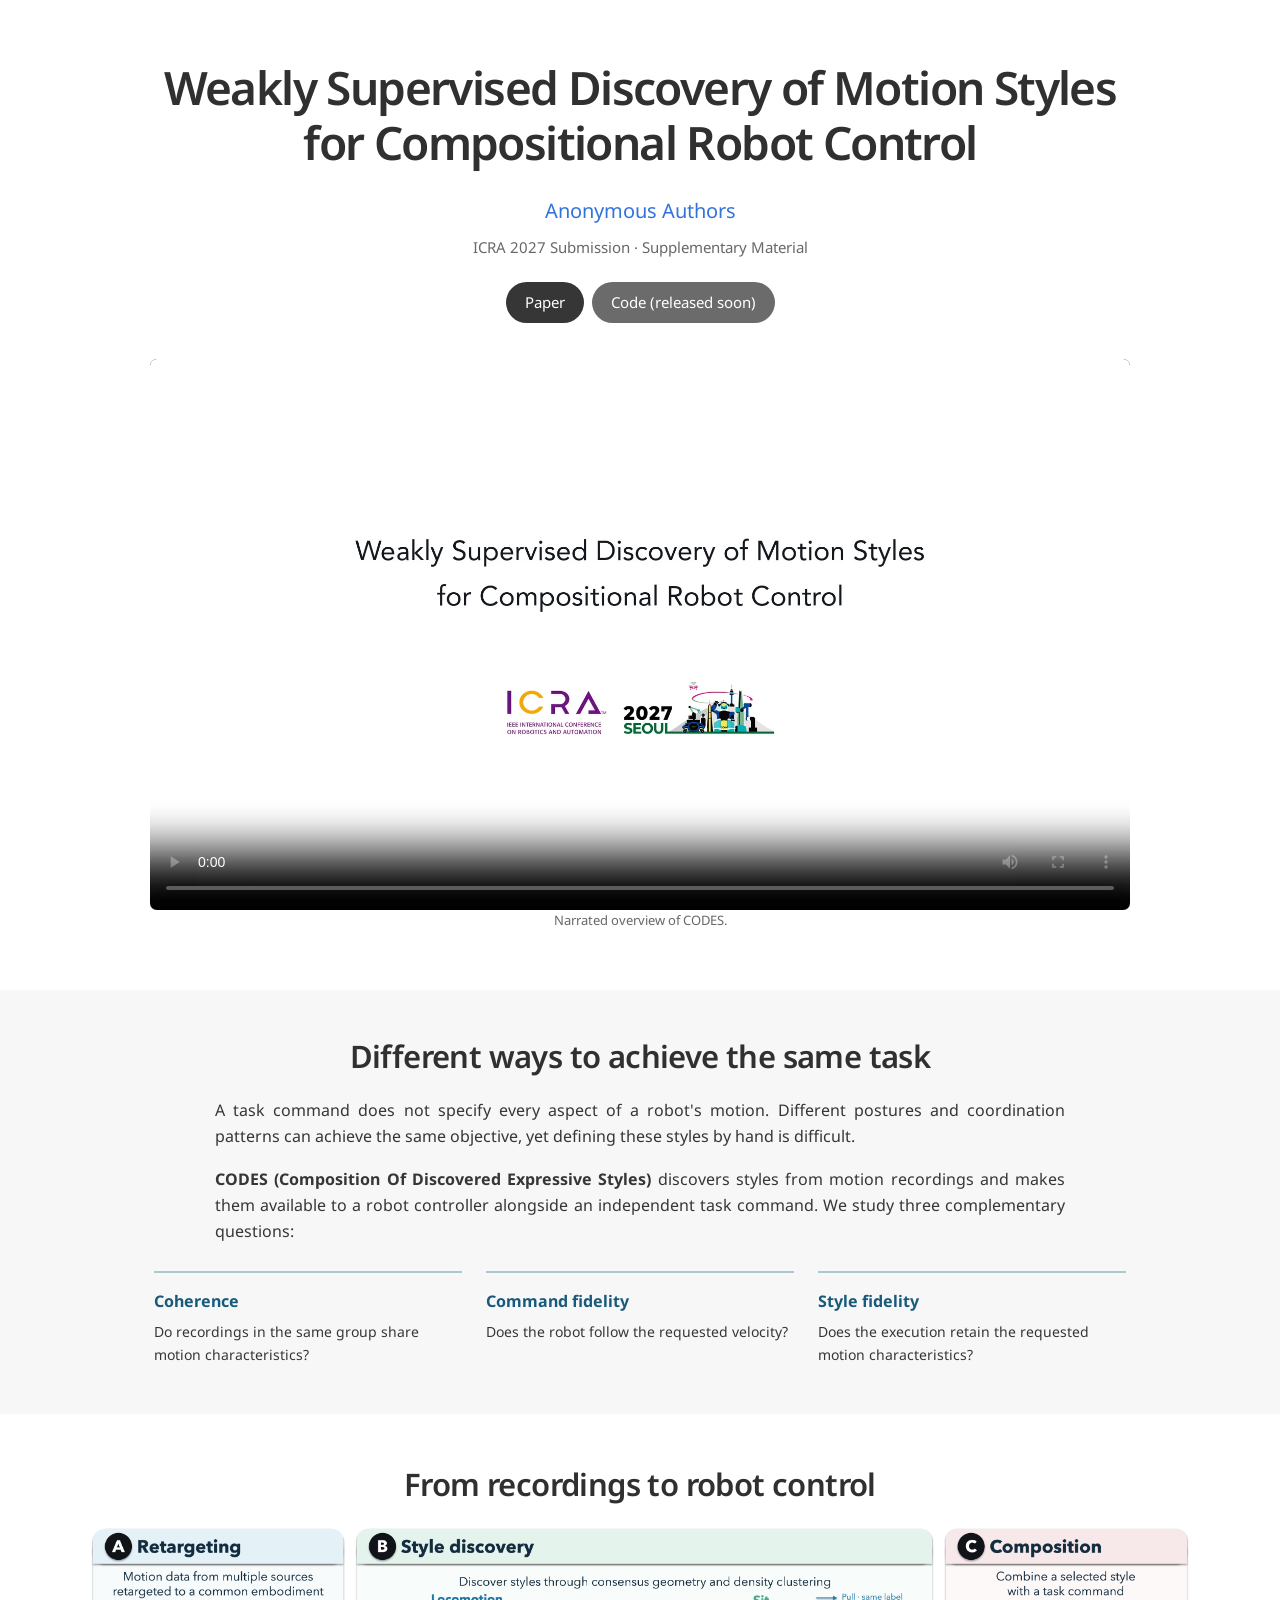
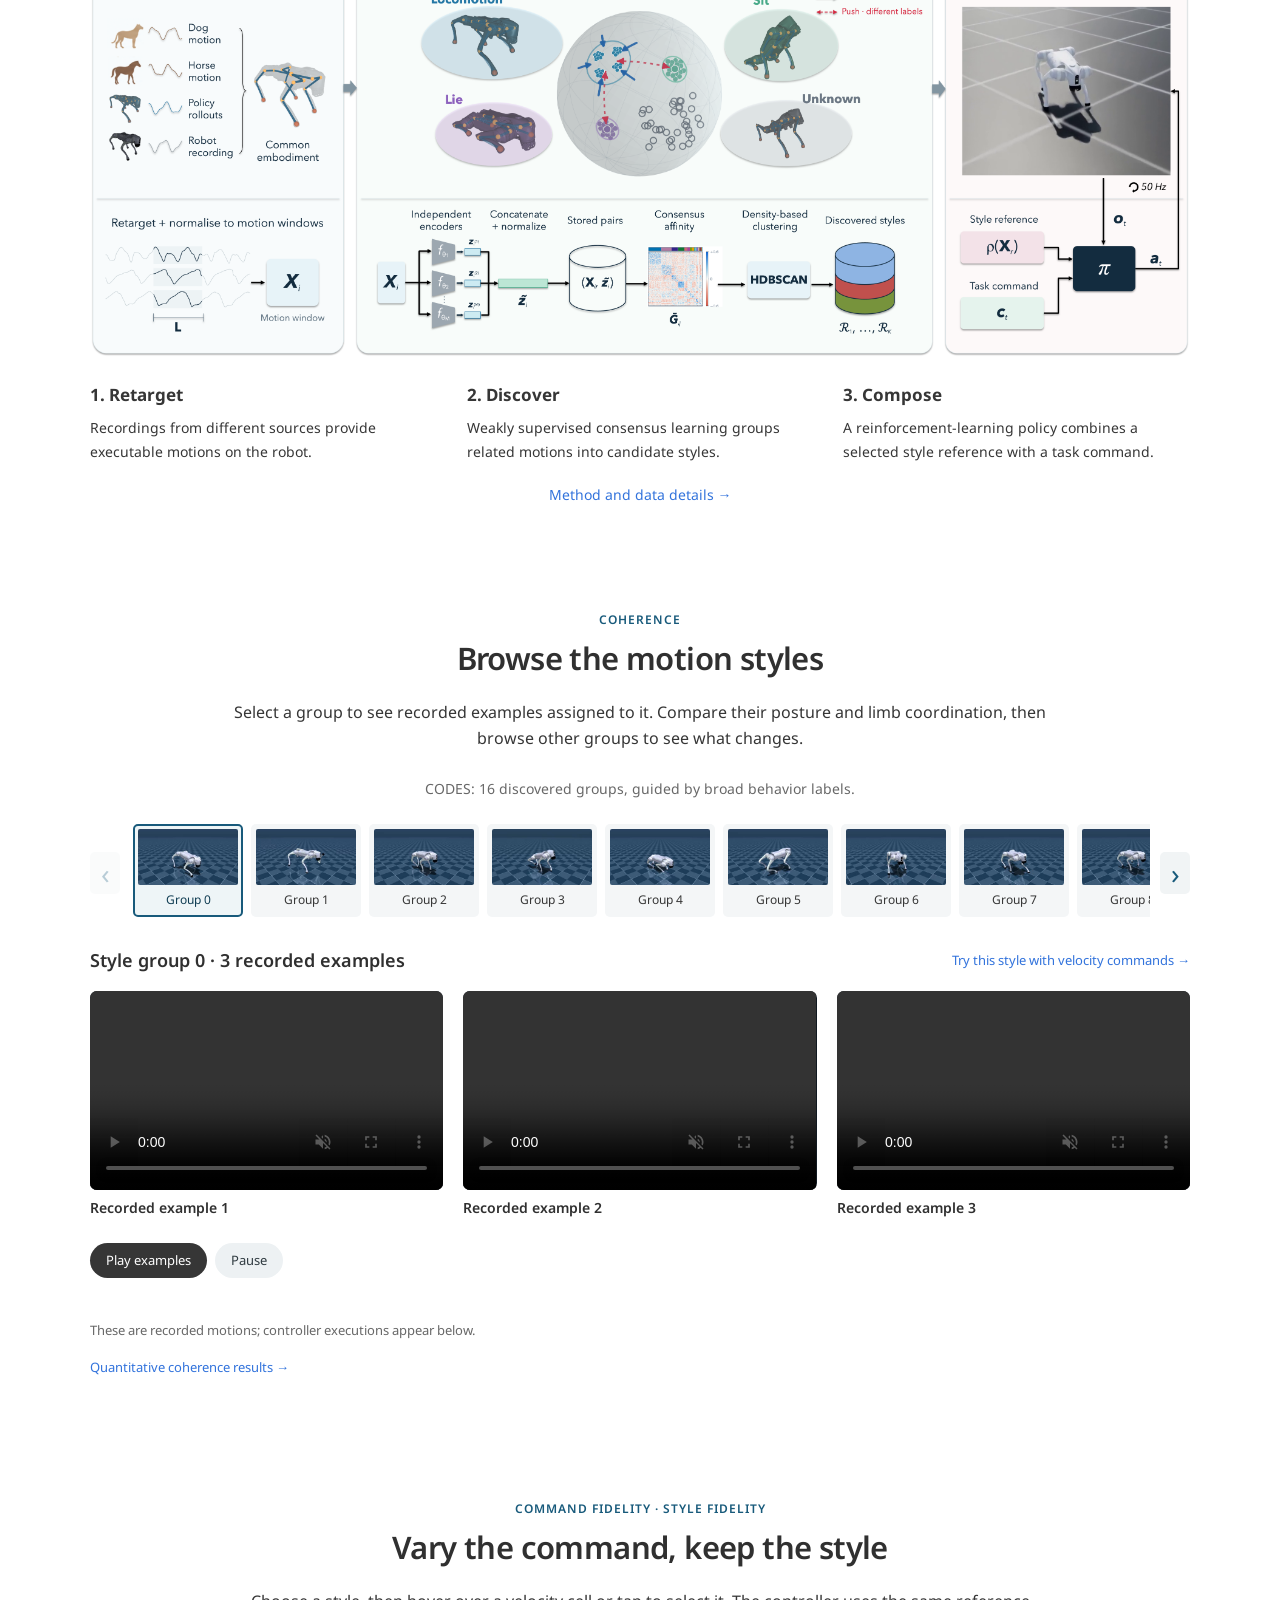
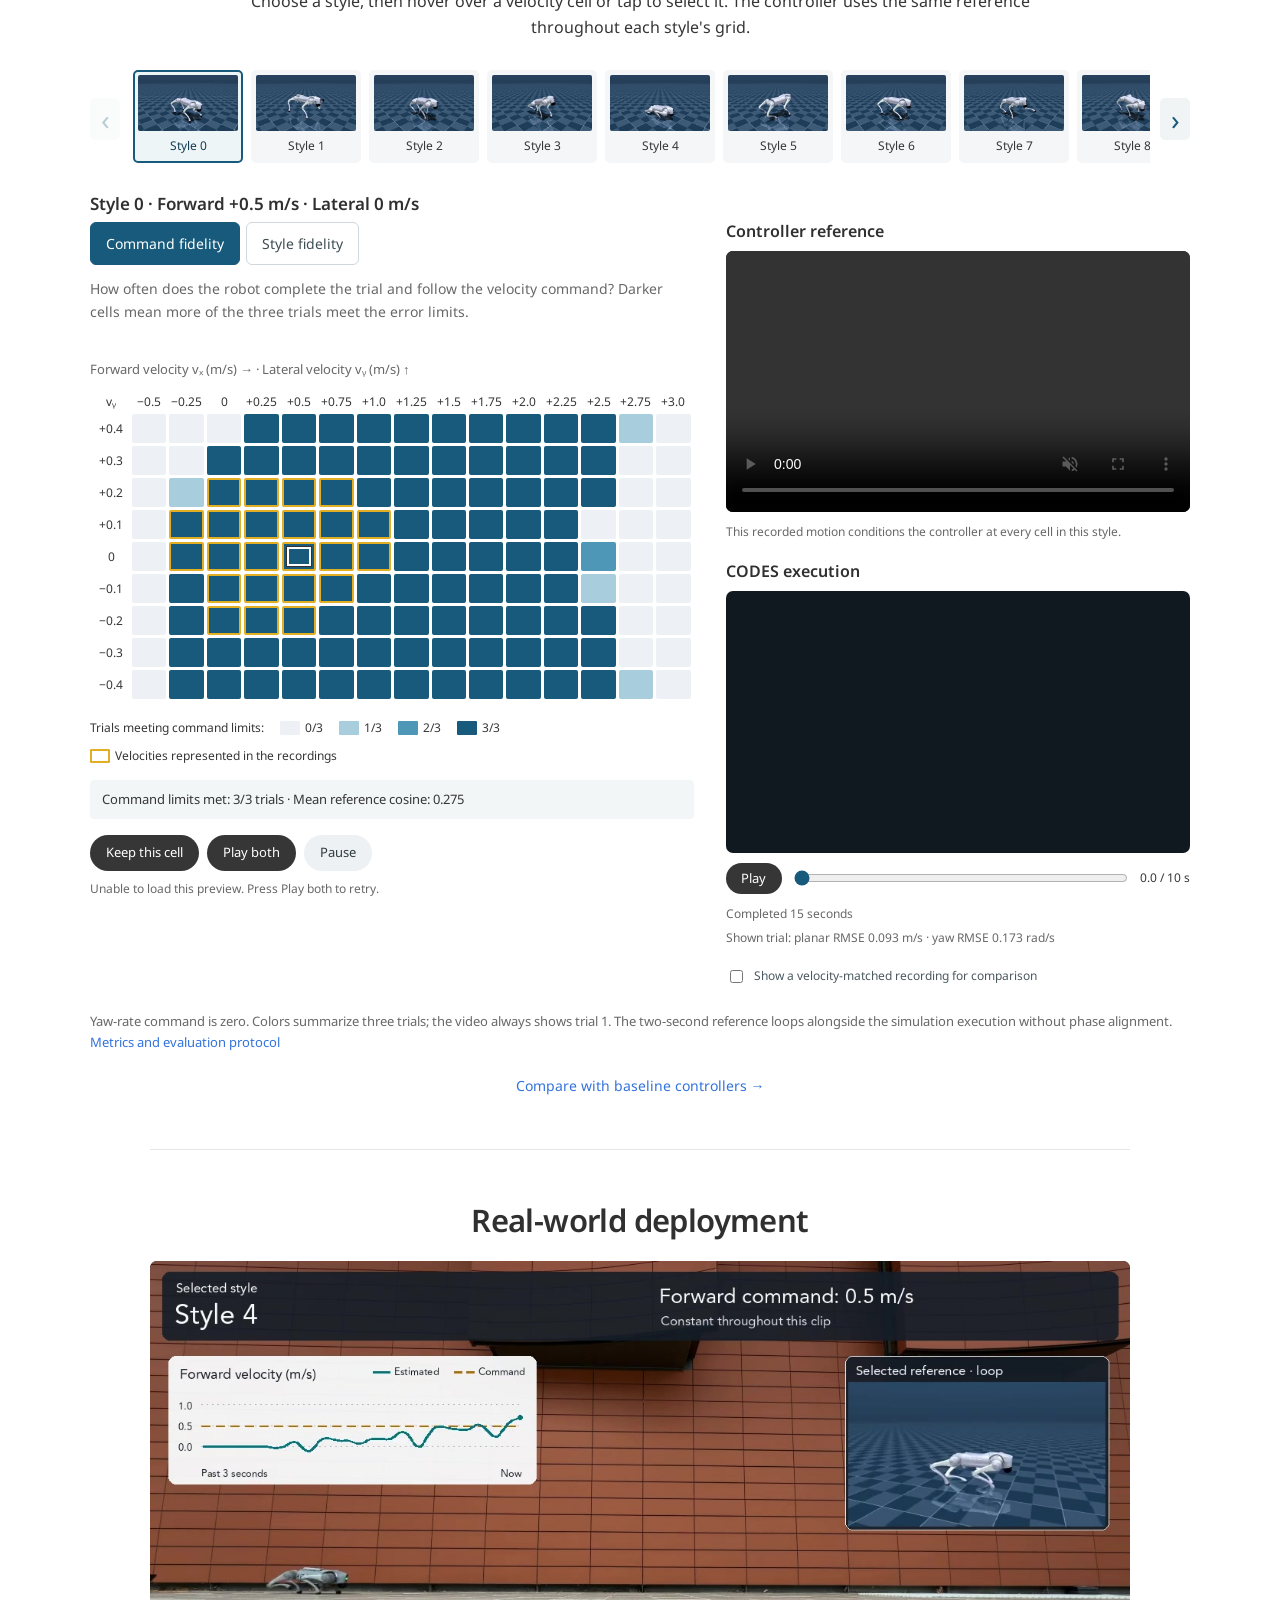
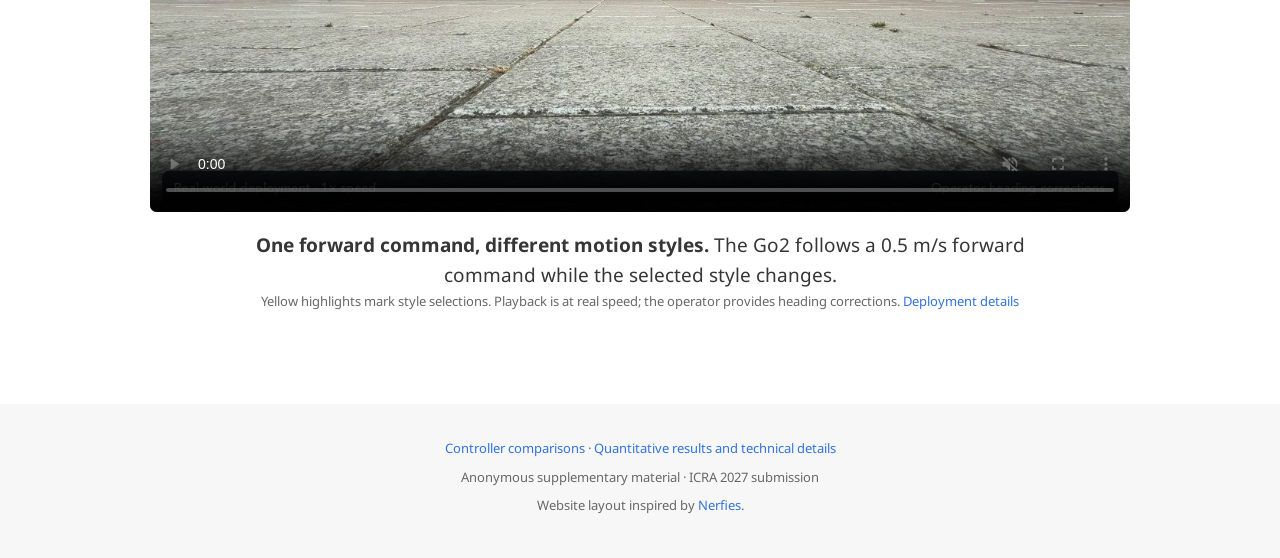
==== commit deb4da23: "Feature narrated overview and move real-world deployment to final section" ====
--- a/index.html
+++ b/index.html
@@ -27,10 +27,9 @@
     </nav>
   </header>
   <main>
-    <section id="real-world" class="teaser content-section" aria-label="Real-world deployment">
-      <video id="hardwarePlayer" controls muted playsinline preload="metadata" poster="images/deployment_style_switches.jpg" src="videos/real_world/deployment_style_switches_720p.mp4">Your browser does not support HTML5 video.</video>
-      <p class="teaser-caption"><strong>One forward command, different motion styles.</strong> The Go2 follows a 0.5 m/s forward command while the selected style changes.</p>
-      <p class="footnote">Yellow highlights mark style selections. Playback is at real speed; the operator provides heading corrections. <a href="technical.html#deployment">Deployment details</a></p>
+    <section id="project-video" class="teaser content-section" aria-label="Narrated project overview">
+      <video id="overviewPlayer" controls playsinline preload="metadata" poster="images/codes_overview.jpg" src="videos/overview/codes_overview_narrated.mp4">Your browser does not support HTML5 video.</video>
+      <p class="footnote">Narrated overview of CODES.</p>
     </section>
     <section id="abstract" class="abstract-section">
       <div class="reading-column">
@@ -102,7 +101,13 @@
       <p class="small-note explorer-footnote">Yaw-rate command is zero. Colors summarize three trials; the video always shows trial 1. The two-second reference loops alongside the simulation execution without phase alignment. <a href="technical.html#velocity">Metrics and evaluation protocol</a></p>
       <p class="section-link"><a href="controllers.html">Compare with baseline controllers →</a></p>
     </section>
-    <noscript><p class="reading-column">Enable JavaScript to browse styles and compare controllers. The deployment video and <a href="technical.html">technical descriptions</a> remain available.</p></noscript>
+    <section id="real-world" class="content-section deployment-section" aria-labelledby="deployment-heading">
+      <h2 id="deployment-heading">Real-world deployment</h2>
+      <video id="hardwarePlayer" controls muted playsinline preload="metadata" poster="images/deployment_style_switches.jpg" src="videos/real_world/deployment_style_switches_720p.mp4">Your browser does not support HTML5 video.</video>
+      <p class="teaser-caption"><strong>One forward command, different motion styles.</strong> The Go2 follows a 0.5 m/s forward command while the selected style changes.</p>
+      <p class="footnote">Yellow highlights mark style selections. Playback is at real speed; the operator provides heading corrections. <a href="technical.html#deployment">Deployment details</a></p>
+    </section>
+    <noscript><p class="reading-column">Enable JavaScript to browse styles and compare controllers. The overview and deployment videos and <a href="technical.html">technical descriptions</a> remain available.</p></noscript>
   </main>
   <footer><p><a href="controllers.html">Controller comparisons</a> · <a href="technical.html">Quantitative results and technical details</a></p><p>Anonymous supplementary material · ICRA 2027 submission</p><p>Website layout inspired by <a href="https://nerfies.github.io/">Nerfies</a>.</p></footer>
 </body>
--- a/site.css
+++ b/site.css
@@ -25,6 +25,7 @@
 .abstract-section { padding:48px 0; background:#f7f7f7; }
 .abstract-section p { text-align:justify; }
 .teaser { max-width:980px; padding:0 0 42px; }
+.deployment-section { max-width:980px; border-top:1px solid var(--line); }
 video { display:block; width:100%; aspect-ratio:16/9; object-fit:contain; background:#101820; border-radius:7px; }
 .teaser-caption { max-width:820px; margin:18px auto 0; text-align:center; font-size:19px; line-height:1.6; }
 .teaser .quiet-details { max-width:850px; margin:18px auto 0; }
